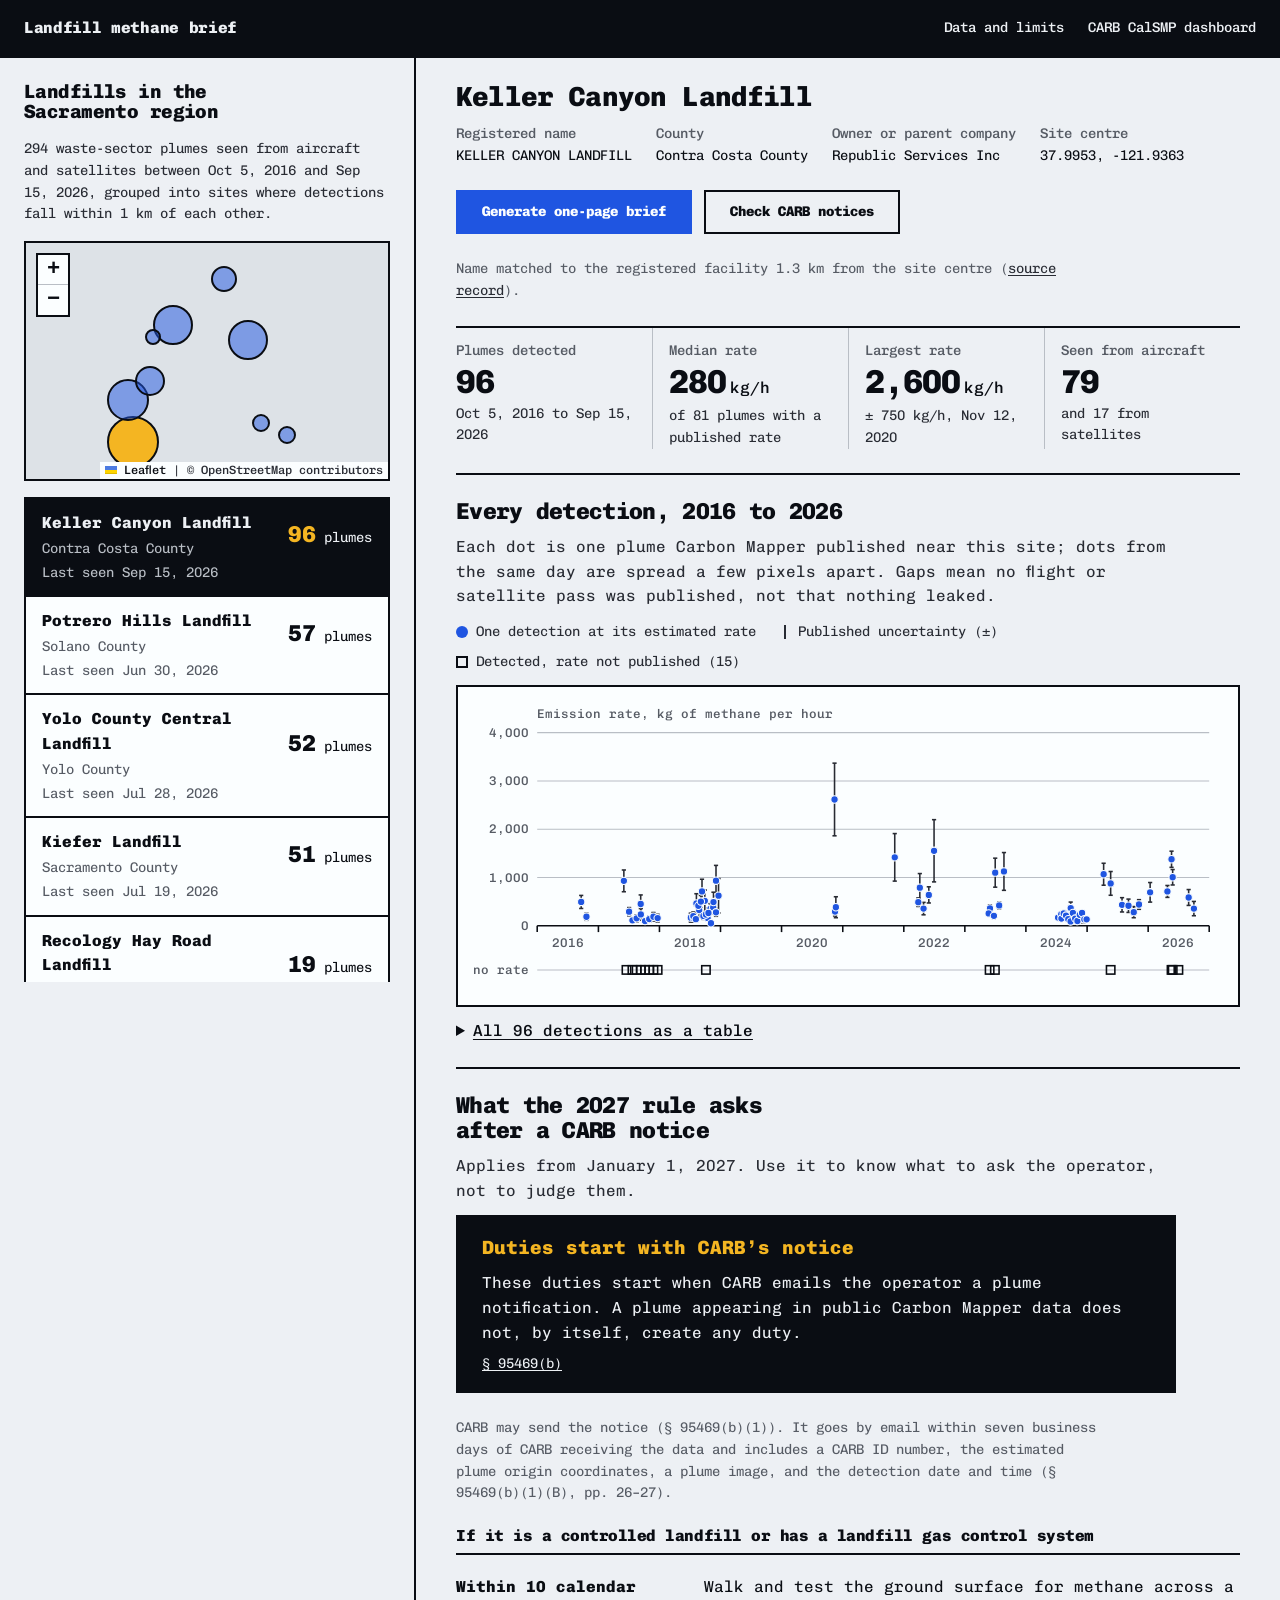
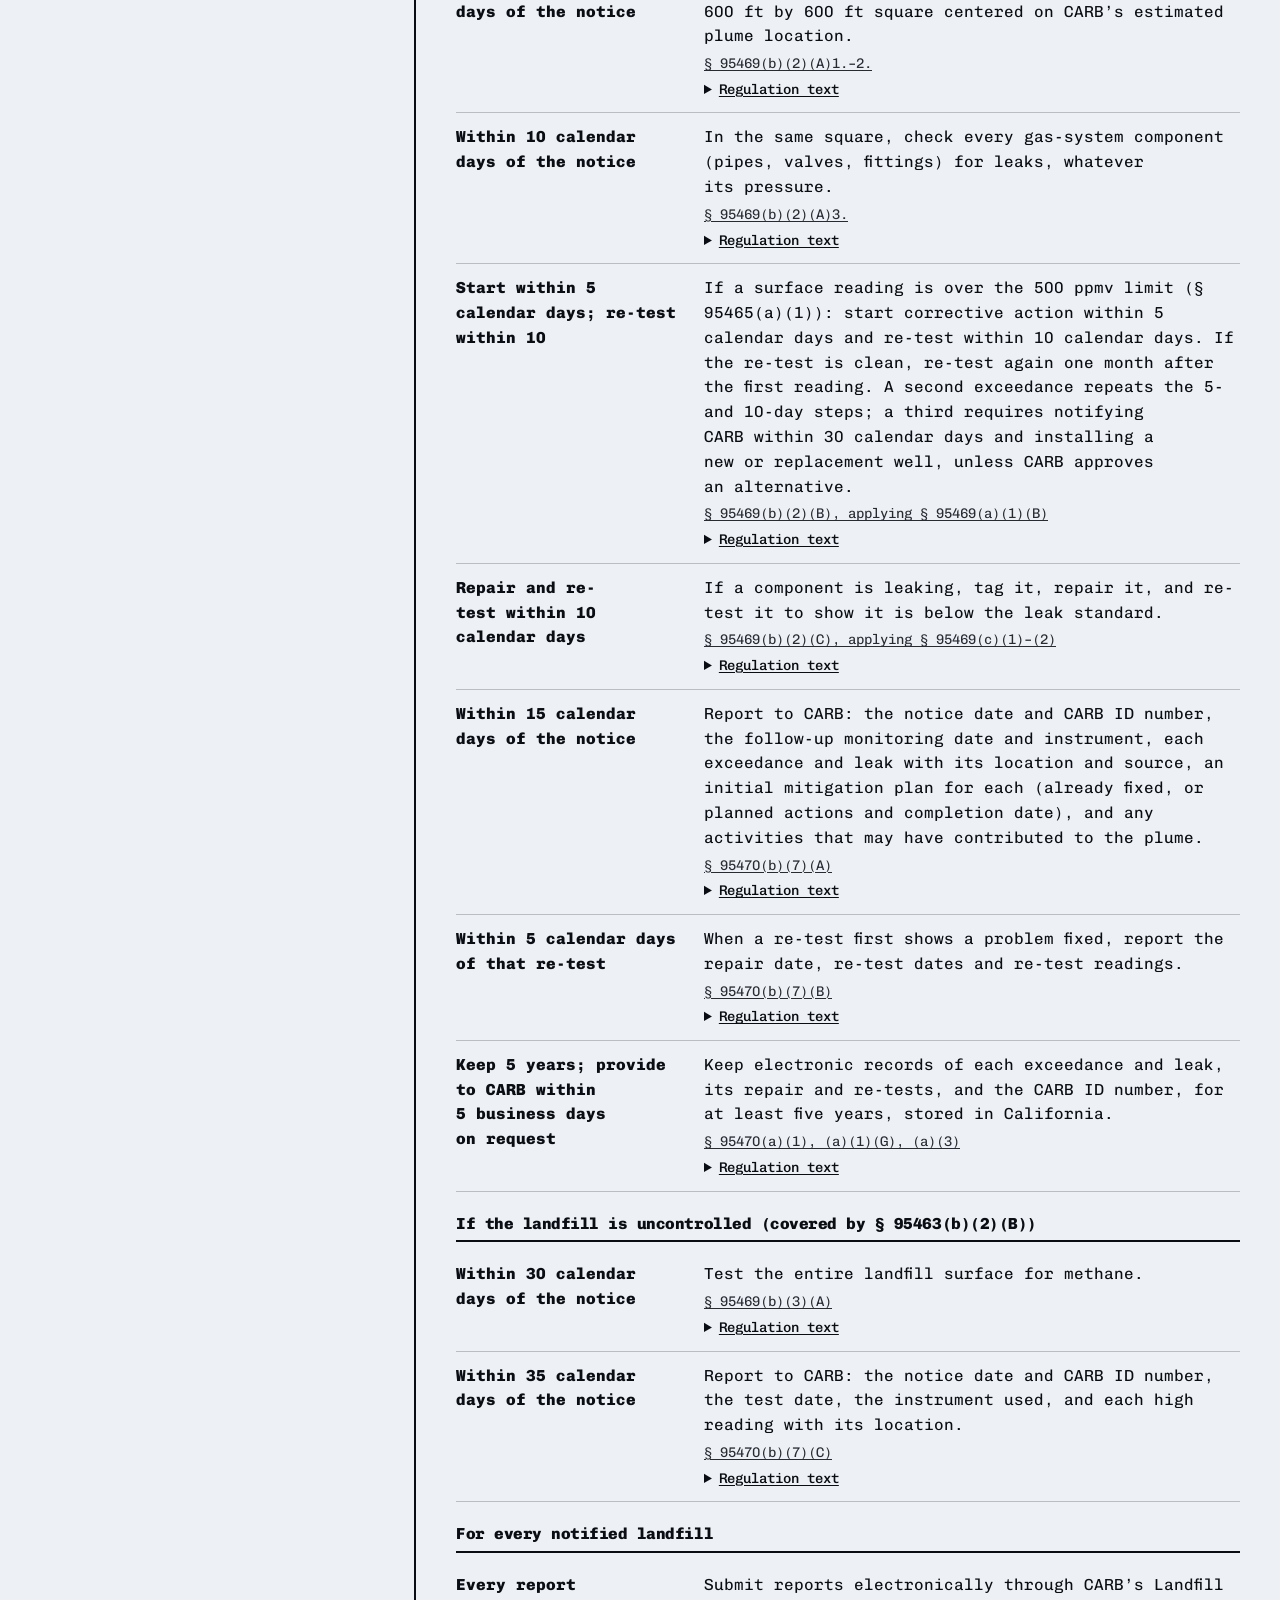
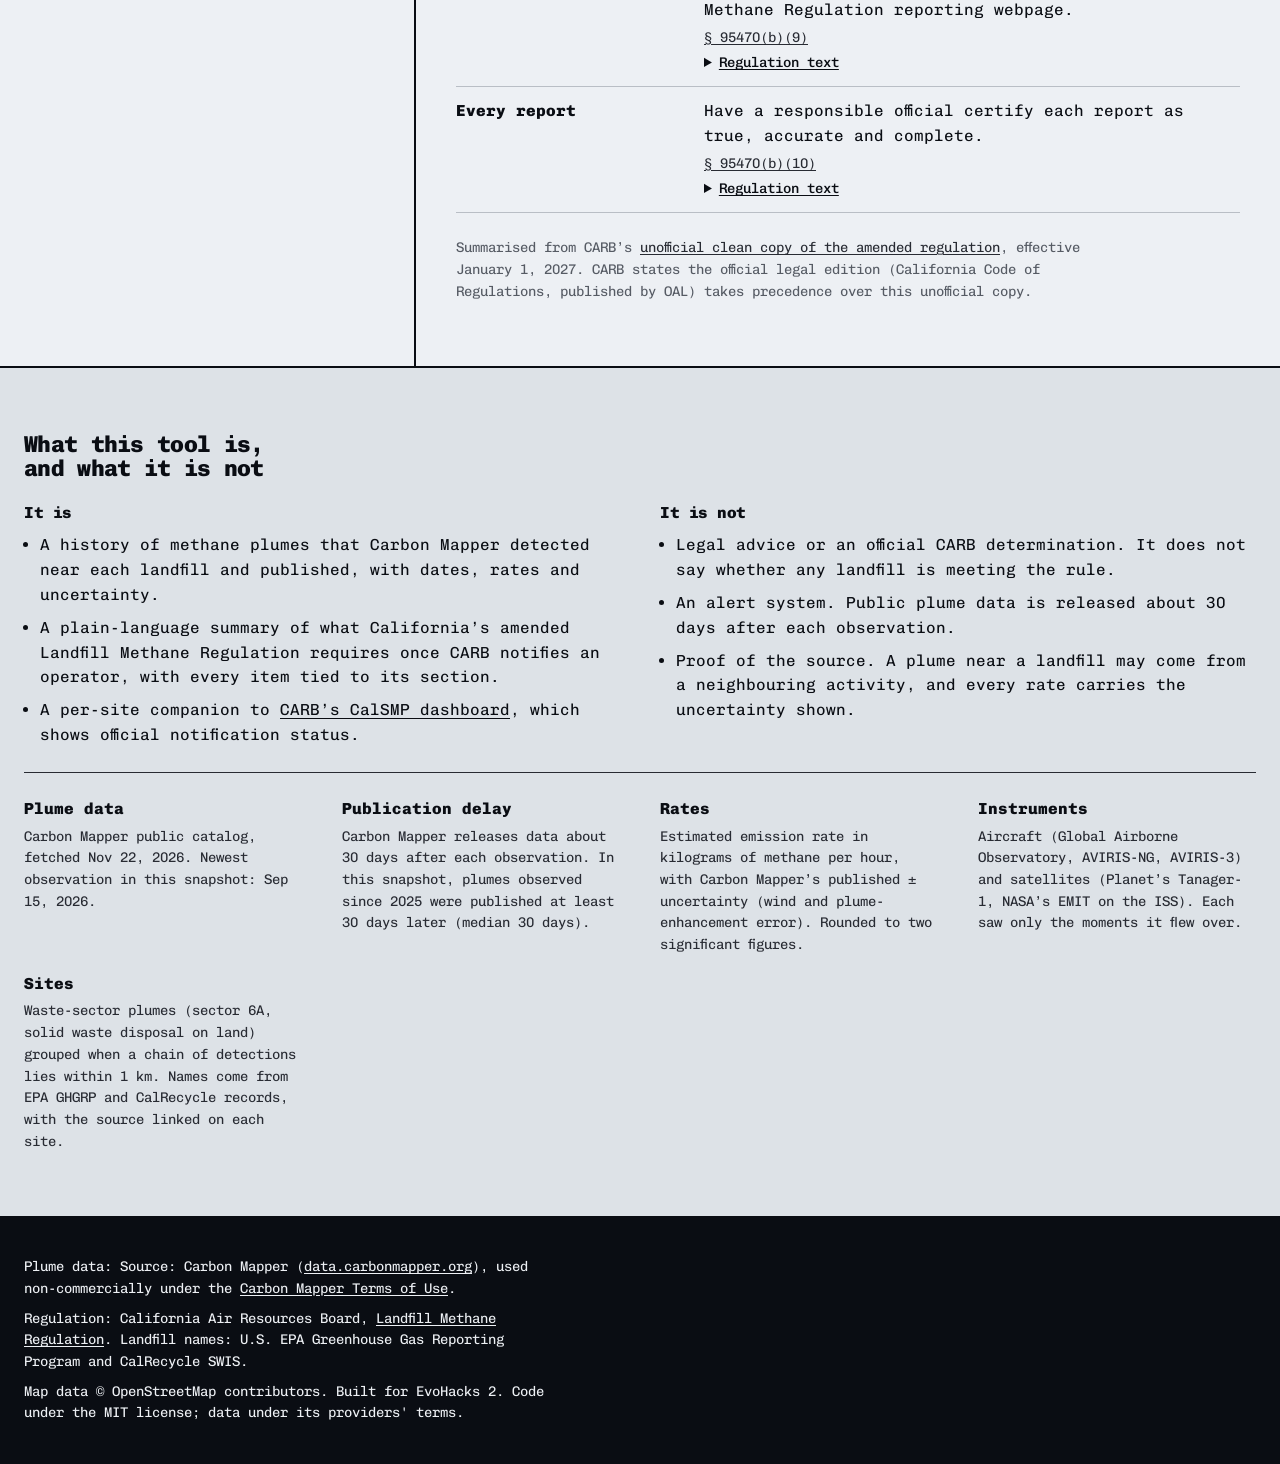
==== web/index.html @ f9fb35fc "Fixes from independent review: complete Keller Canyon record (wider bbox + edge warning), corrected " ====
<!doctype html>
<html lang="en">
<head>
  <meta charset="utf-8">
  <meta name="viewport" content="width=device-width, initial-scale=1">
  <title>Landfill methane brief: Sacramento-area plume history and the 2027 rule</title>
  <meta name="description" content="Pick a Sacramento-area landfill to see every methane plume detected by aircraft and satellites, what California’s 2027 rule asks of the operator, and a one-page printable brief.">
  <link rel="stylesheet" href="vendor/leaflet/leaflet.css">
  <link rel="stylesheet" href="app.css">
</head>
<body>
  <a class="skip" href="#detail">Skip to the selected landfill</a>
  <header class="bar">
    <div class="bar-inner">
      <a class="wordmark" href="index.html" aria-label="Landfill methane brief, home">Landfill methane brief</a>
      <nav aria-label="Site">
        <ul class="bar-links">
          <li><a href="#about">Data and limits</a></li>
          <li><a href="https://ww2.arb.ca.gov/our-work/programs/california-satellite-methane-project/calsmp-dashboard" rel="noopener" target="_blank">CARB CalSMP dashboard<span class="visually-hidden"> (opens in a new tab)</span></a></li>
        </ul>
      </nav>
    </div>
  </header>

  <main class="shell">
    <aside class="rail" aria-labelledby="rail-title">
      <div class="rail-inner">
      <h2 id="rail-title" class="rail-title">Landfills in the Sacramento region</h2>
      <p class="rail-note" id="rail-note">Waste-sector methane plumes seen from aircraft and satellites, grouped into sites.</p>
      <div id="map" class="map" role="region" aria-label="Map of the landfill sites; the list below has the same sites"></div>
      <ol id="site-list" class="site-list" aria-label="Landfills, most detections first">
        <li class="site-skeleton" aria-hidden="true"></li>
        <li class="site-skeleton" aria-hidden="true"></li>
        <li class="site-skeleton" aria-hidden="true"></li>
      </ol>
      </div>
    </aside>

    <section id="detail" class="detail" tabindex="-1" aria-label="Selected landfill">
      <p class="visually-hidden" role="status" id="sr-status"></p>
      <noscript><p class="state">This tool needs JavaScript to read its bundled data file. The data itself is in <code>web/data/sites.js</code>.</p></noscript>
      <div class="state state--loading" aria-hidden="true">
        <div class="skeleton skeleton--head"></div>
        <div class="skeleton skeleton--row"></div>
        <div class="skeleton skeleton--chart"></div>
      </div>
    </section>
  </main>

  <section id="about" class="about" aria-labelledby="about-title">
    <div class="about-inner">
      <h2 id="about-title">What this tool is, and what it is not</h2>
      <div class="about-grid">
        <div>
          <h3>It is</h3>
          <ul class="plain">
            <li>A history of methane plumes that Carbon Mapper detected near each landfill and published, with dates, rates and uncertainty.</li>
            <li>A plain-language summary of what California’s amended Landfill Methane Regulation requires once CARB notifies an operator, with every item tied to its section.</li>
            <li>A per-site companion to <a href="https://ww2.arb.ca.gov/our-work/programs/california-satellite-methane-project/calsmp-dashboard" rel="noopener" target="_blank">CARB’s CalSMP dashboard<span class="visually-hidden"> (opens in a new tab)</span></a>, which shows official notification status.</li>
          </ul>
        </div>
        <div>
          <h3>It is not</h3>
          <ul class="plain">
            <li>Legal advice or an official CARB determination. It does not say whether any landfill is meeting the rule.</li>
            <li>An alert system. Public plume data is released about 30 days after each observation.</li>
            <li>Proof of the source. A plume near a landfill may come from a neighbouring activity, and every rate carries the uncertainty shown.</li>
          </ul>
        </div>
      </div>
      <dl class="facts" id="data-facts"></dl>
    </div>
  </section>

  <footer class="foot">
    <div class="foot-inner">
      <p>Plume data: Source: Carbon Mapper (<a href="https://data.carbonmapper.org" rel="noopener">data.carbonmapper.org</a>), used non-commercially under the <a href="https://carbonmapper.org/terms" rel="noopener">Carbon Mapper Terms of Use</a>.</p>
      <p>Regulation: California Air Resources Board, <a href="https://ww2.arb.ca.gov/resources/documents/landfill-methane-regulation" rel="noopener">Landfill Methane Regulation</a>. Landfill names: U.S. EPA Greenhouse Gas Reporting Program and CalRecycle SWIS.</p>
      <p>Map data &copy; OpenStreetMap contributors. Built for EvoHacks 2. Code under the MIT license; data under its providers' terms.</p>
    </div>
  </footer>

  <script src="vendor/leaflet/leaflet.js"></script>
  <script src="data/sites.js"></script>
  <script src="data/checklist.js"></script>
  <script src="common.js"></script>
  <script src="chart.js"></script>
  <script src="checklist-view.js"></script>
  <script src="app.js"></script>
</body>
</html>
---- web/vendor/leaflet/leaflet.css ----
/* required styles */

.leaflet-pane,
.leaflet-tile,
.leaflet-marker-icon,
.leaflet-marker-shadow,
.leaflet-tile-container,
.leaflet-pane > svg,
.leaflet-pane > canvas,
.leaflet-zoom-box,
.leaflet-image-layer,
.leaflet-layer {
	position: absolute;
	left: 0;
	top: 0;
	}
.leaflet-container {
	overflow: hidden;
	}
.leaflet-tile,
.leaflet-marker-icon,
.leaflet-marker-shadow {
	-webkit-user-select: none;
	   -moz-user-select: none;
	        user-select: none;
	  -webkit-user-drag: none;
	}
/* Prevents IE11 from highlighting tiles in blue */
.leaflet-tile::selection {
	background: transparent;
}
/* Safari renders non-retina tile on retina better with this, but Chrome is worse */
.leaflet-safari .leaflet-tile {
	image-rendering: -webkit-optimize-contrast;
	}
/* hack that prevents hw layers "stretching" when loading new tiles */
.leaflet-safari .leaflet-tile-container {
	width: 1600px;
	height: 1600px;
	-webkit-transform-origin: 0 0;
	}
.leaflet-marker-icon,
.leaflet-marker-shadow {
	display: block;
	}
/* .leaflet-container svg: reset svg max-width decleration shipped in Joomla! (joomla.org) 3.x */
/* .leaflet-container img: map is broken in FF if you have max-width: 100% on tiles */
.leaflet-container .leaflet-overlay-pane svg {
	max-width: none !important;
	max-height: none !important;
	}
.leaflet-container .leaflet-marker-pane img,
.leaflet-container .leaflet-shadow-pane img,
.leaflet-container .leaflet-tile-pane img,
.leaflet-container img.leaflet-image-layer,
.leaflet-container .leaflet-tile {
	max-width: none !important;
	max-height: none !important;
	width: auto;
	padding: 0;
	}

.leaflet-container img.leaflet-tile {
	/* See: https://bugs.chromium.org/p/chromium/issues/detail?id=600120 */
	mix-blend-mode: plus-lighter;
}

.leaflet-container.leaflet-touch-zoom {
	-ms-touch-action: pan-x pan-y;
	touch-action: pan-x pan-y;
	}
.leaflet-container.leaflet-touch-drag {
	-ms-touch-action: pinch-zoom;
	/* Fallback for FF which doesn't support pinch-zoom */
	touch-action: none;
	touch-action: pinch-zoom;
}
.leaflet-container.leaflet-touch-drag.leaflet-touch-zoom {
	-ms-touch-action: none;
	touch-action: none;
}
.leaflet-container {
	-webkit-tap-highlight-color: transparent;
}
.leaflet-container a {
	-webkit-tap-highlight-color: rgba(51, 181, 229, 0.4);
}
.leaflet-tile {
	filter: inherit;
	visibility: hidden;
	}
.leaflet-tile-loaded {
	visibility: inherit;
	}
.leaflet-zoom-box {
	width: 0;
	height: 0;
	-moz-box-sizing: border-box;
	     box-sizing: border-box;
	z-index: 800;
	}
/* workaround for https://bugzilla.mozilla.org/show_bug.cgi?id=888319 */
.leaflet-overlay-pane svg {
	-moz-user-select: none;
	}

.leaflet-pane         { z-index: 400; }

.leaflet-tile-pane    { z-index: 200; }
.leaflet-overlay-pane { z-index: 400; }
.leaflet-shadow-pane  { z-index: 500; }
.leaflet-marker-pane  { z-index: 600; }
.leaflet-tooltip-pane   { z-index: 650; }
.leaflet-popup-pane   { z-index: 700; }

.leaflet-map-pane canvas { z-index: 100; }
.leaflet-map-pane svg    { z-index: 200; }

.leaflet-vml-shape {
	width: 1px;
	height: 1px;
	}
.lvml {
	behavior: url(#default#VML);
	display: inline-block;
	position: absolute;
	}


/* control positioning */

.leaflet-control {
	position: relative;
	z-index: 800;
	pointer-events: visiblePainted; /* IE 9-10 doesn't have auto */
	pointer-events: auto;
	}
.leaflet-top,
.leaflet-bottom {
	position: absolute;
	z-index: 1000;
	pointer-events: none;
	}
.leaflet-top {
	top: 0;
	}
.leaflet-right {
	right: 0;
	}
.leaflet-bottom {
	bottom: 0;
	}
.leaflet-left {
	left: 0;
	}
.leaflet-control {
	float: left;
	clear: both;
	}
.leaflet-right .leaflet-control {
	float: right;
	}
.leaflet-top .leaflet-control {
	margin-top: 10px;
	}
.leaflet-bottom .leaflet-control {
	margin-bottom: 10px;
	}
.leaflet-left .leaflet-control {
	margin-left: 10px;
	}
.leaflet-right .leaflet-control {
	margin-right: 10px;
	}


/* zoom and fade animations */

.leaflet-fade-anim .leaflet-popup {
	opacity: 0;
	-webkit-transition: opacity 0.2s linear;
	   -moz-transition: opacity 0.2s linear;
	        transition: opacity 0.2s linear;
	}
.leaflet-fade-anim .leaflet-map-pane .leaflet-popup {
	opacity: 1;
	}
.leaflet-zoom-animated {
	-webkit-transform-origin: 0 0;
	    -ms-transform-origin: 0 0;
	        transform-origin: 0 0;
	}
svg.leaflet-zoom-animated {
	will-change: transform;
}

.leaflet-zoom-anim .leaflet-zoom-animated {
	-webkit-transition: -webkit-transform 0.25s cubic-bezier(0,0,0.25,1);
	   -moz-transition:    -moz-transform 0.25s cubic-bezier(0,0,0.25,1);
	        transition:         transform 0.25s cubic-bezier(0,0,0.25,1);
	}
.leaflet-zoom-anim .leaflet-tile,
.leaflet-pan-anim .leaflet-tile {
	-webkit-transition: none;
	   -moz-transition: none;
	        transition: none;
	}

.leaflet-zoom-anim .leaflet-zoom-hide {
	visibility: hidden;
	}


/* cursors */

.leaflet-interactive {
	cursor: pointer;
	}
.leaflet-grab {
	cursor: -webkit-grab;
	cursor:    -moz-grab;
	cursor:         grab;
	}
.leaflet-crosshair,
.leaflet-crosshair .leaflet-interactive {
	cursor: crosshair;
	}
.leaflet-popup-pane,
.leaflet-control {
	cursor: auto;
	}
.leaflet-dragging .leaflet-grab,
.leaflet-dragging .leaflet-grab .leaflet-interactive,
.leaflet-dragging .leaflet-marker-draggable {
	cursor: move;
	cursor: -webkit-grabbing;
	cursor:    -moz-grabbing;
	cursor:         grabbing;
	}

/* marker & overlays interactivity */
.leaflet-marker-icon,
.leaflet-marker-shadow,
.leaflet-image-layer,
.leaflet-pane > svg path,
.leaflet-tile-container {
	pointer-events: none;
	}

.leaflet-marker-icon.leaflet-interactive,
.leaflet-image-layer.leaflet-interactive,
.leaflet-pane > svg path.leaflet-interactive,
svg.leaflet-image-layer.leaflet-interactive path {
	pointer-events: visiblePainted; /* IE 9-10 doesn't have auto */
	pointer-events: auto;
	}

/* visual tweaks */

.leaflet-container {
	background: #ddd;
	outline-offset: 1px;
	}
.leaflet-container a {
	color: #0078A8;
	}
.leaflet-zoom-box {
	border: 2px dotted #38f;
	background: rgba(255,255,255,0.5);
	}


/* general typography */
.leaflet-container {
	font-family: "Helvetica Neue", Arial, Helvetica, sans-serif;
	font-size: 12px;
	font-size: 0.75rem;
	line-height: 1.5;
	}


/* general toolbar styles */

.leaflet-bar {
	box-shadow: 0 1px 5px rgba(0,0,0,0.65);
	border-radius: 4px;
	}
.leaflet-bar a {
	background-color: #fff;
	border-bottom: 1px solid #ccc;
	width: 26px;
	height: 26px;
	line-height: 26px;
	display: block;
	text-align: center;
	text-decoration: none;
	color: black;
	}
.leaflet-bar a,
.leaflet-control-layers-toggle {
	background-position: 50% 50%;
	background-repeat: no-repeat;
	display: block;
	}
.leaflet-bar a:hover,
.leaflet-bar a:focus {
	background-color: #f4f4f4;
	}
.leaflet-bar a:first-child {
	border-top-left-radius: 4px;
	border-top-right-radius: 4px;
	}
.leaflet-bar a:last-child {
	border-bottom-left-radius: 4px;
	border-bottom-right-radius: 4px;
	border-bottom: none;
	}
.leaflet-bar a.leaflet-disabled {
	cursor: default;
	background-color: #f4f4f4;
	color: #bbb;
	}

.leaflet-touch .leaflet-bar a {
	width: 30px;
	height: 30px;
	line-height: 30px;
	}
.leaflet-touch .leaflet-bar a:first-child {
	border-top-left-radius: 2px;
	border-top-right-radius: 2px;
	}
.leaflet-touch .leaflet-bar a:last-child {
	border-bottom-left-radius: 2px;
	border-bottom-right-radius: 2px;
	}

/* zoom control */

.leaflet-control-zoom-in,
.leaflet-control-zoom-out {
	font: bold 18px 'Lucida Console', Monaco, monospace;
	text-indent: 1px;
	}

.leaflet-touch .leaflet-control-zoom-in, .leaflet-touch .leaflet-control-zoom-out  {
	font-size: 22px;
	}


/* layers control */

.leaflet-control-layers {
	box-shadow: 0 1px 5px rgba(0,0,0,0.4);
	background: #fff;
	border-radius: 5px;
	}
.leaflet-control-layers-toggle {
	background-image: url(images/layers.png);
	width: 36px;
	height: 36px;
	}
.leaflet-retina .leaflet-control-layers-toggle {
	background-image: url(images/layers-2x.png);
	background-size: 26px 26px;
	}
.leaflet-touch .leaflet-control-layers-toggle {
	width: 44px;
	height: 44px;
	}
.leaflet-control-layers .leaflet-control-layers-list,
.leaflet-control-layers-expanded .leaflet-control-layers-toggle {
	display: none;
	}
.leaflet-control-layers-expanded .leaflet-control-layers-list {
	display: block;
	position: relative;
	}
.leaflet-control-layers-expanded {
	padding: 6px 10px 6px 6px;
	color: #333;
	background: #fff;
	}
.leaflet-control-layers-scrollbar {
	overflow-y: scroll;
	overflow-x: hidden;
	padding-right: 5px;
	}
.leaflet-control-layers-selector {
	margin-top: 2px;
	position: relative;
	top: 1px;
	}
.leaflet-control-layers label {
	display: block;
	font-size: 13px;
	font-size: 1.08333em;
	}
.leaflet-control-layers-separator {
	height: 0;
	border-top: 1px solid #ddd;
	margin: 5px -10px 5px -6px;
	}

/* Default icon URLs */
.leaflet-default-icon-path { /* used only in path-guessing heuristic, see L.Icon.Default */
	background-image: url(images/marker-icon.png);
	}


/* attribution and scale controls */

.leaflet-container .leaflet-control-attribution {
	background: #fff;
	background: rgba(255, 255, 255, 0.8);
	margin: 0;
	}
.leaflet-control-attribution,
.leaflet-control-scale-line {
	padding: 0 5px;
	color: #333;
	line-height: 1.4;
	}
.leaflet-control-attribution a {
	text-decoration: none;
	}
.leaflet-control-attribution a:hover,
.leaflet-control-attribution a:focus {
	text-decoration: underline;
	}
.leaflet-attribution-flag {
	display: inline !important;
	vertical-align: baseline !important;
	width: 1em;
	height: 0.6669em;
	}
.leaflet-left .leaflet-control-scale {
	margin-left: 5px;
	}
.leaflet-bottom .leaflet-control-scale {
	margin-bottom: 5px;
	}
.leaflet-control-scale-line {
	border: 2px solid #777;
	border-top: none;
	line-height: 1.1;
	padding: 2px 5px 1px;
	white-space: nowrap;
	-moz-box-sizing: border-box;
	     box-sizing: border-box;
	background: rgba(255, 255, 255, 0.8);
	text-shadow: 1px 1px #fff;
	}
.leaflet-control-scale-line:not(:first-child) {
	border-top: 2px solid #777;
	border-bottom: none;
	margin-top: -2px;
	}
.leaflet-control-scale-line:not(:first-child):not(:last-child) {
	border-bottom: 2px solid #777;
	}

.leaflet-touch .leaflet-control-attribution,
.leaflet-touch .leaflet-control-layers,
.leaflet-touch .leaflet-bar {
	box-shadow: none;
	}
.leaflet-touch .leaflet-control-layers,
.leaflet-touch .leaflet-bar {
	border: 2px solid rgba(0,0,0,0.2);
	background-clip: padding-box;
	}


/* popup */

.leaflet-popup {
	position: absolute;
	text-align: center;
	margin-bottom: 20px;
	}
.leaflet-popup-content-wrapper {
	padding: 1px;
	text-align: left;
	border-radius: 12px;
	}
.leaflet-popup-content {
	margin: 13px 24px 13px 20px;
	line-height: 1.3;
	font-size: 13px;
	font-size: 1.08333em;
	min-height: 1px;
	}
.leaflet-popup-content p {
	margin: 17px 0;
	margin: 1.3em 0;
	}
.leaflet-popup-tip-container {
	width: 40px;
	height: 20px;
	position: absolute;
	left: 50%;
	margin-top: -1px;
	margin-left: -20px;
	overflow: hidden;
	pointer-events: none;
	}
.leaflet-popup-tip {
	width: 17px;
	height: 17px;
	padding: 1px;

	margin: -10px auto 0;
	pointer-events: auto;

	-webkit-transform: rotate(45deg);
	   -moz-transform: rotate(45deg);
	    -ms-transform: rotate(45deg);
	        transform: rotate(45deg);
	}
.leaflet-popup-content-wrapper,
.leaflet-popup-tip {
	background: white;
	color: #333;
	box-shadow: 0 3px 14px rgba(0,0,0,0.4);
	}
.leaflet-container a.leaflet-popup-close-button {
	position: absolute;
	top: 0;
	right: 0;
	border: none;
	text-align: center;
	width: 24px;
	height: 24px;
	font: 16px/24px Tahoma, Verdana, sans-serif;
	color: #757575;
	text-decoration: none;
	background: transparent;
	}
.leaflet-container a.leaflet-popup-close-button:hover,
.leaflet-container a.leaflet-popup-close-button:focus {
	color: #585858;
	}
.leaflet-popup-scrolled {
	overflow: auto;
	}

.leaflet-oldie .leaflet-popup-content-wrapper {
	-ms-zoom: 1;
	}
.leaflet-oldie .leaflet-popup-tip {
	width: 24px;
	margin: 0 auto;

	-ms-filter: "progid:DXImageTransform.Microsoft.Matrix(M11=0.70710678, M12=0.70710678, M21=-0.70710678, M22=0.70710678)";
	filter: progid:DXImageTransform.Microsoft.Matrix(M11=0.70710678, M12=0.70710678, M21=-0.70710678, M22=0.70710678);
	}

.leaflet-oldie .leaflet-control-zoom,
.leaflet-oldie .leaflet-control-layers,
.leaflet-oldie .leaflet-popup-content-wrapper,
.leaflet-oldie .leaflet-popup-tip {
	border: 1px solid #999;
	}


/* div icon */

.leaflet-div-icon {
	background: #fff;
	border: 1px solid #666;
	}


/* Tooltip */
/* Base styles for the element that has a tooltip */
.leaflet-tooltip {
	position: absolute;
	padding: 6px;
	background-color: #fff;
	border: 1px solid #fff;
	border-radius: 3px;
	color: #222;
	white-space: nowrap;
	-webkit-user-select: none;
	-moz-user-select: none;
	-ms-user-select: none;
	user-select: none;
	pointer-events: none;
	box-shadow: 0 1px 3px rgba(0,0,0,0.4);
	}
.leaflet-tooltip.leaflet-interactive {
	cursor: pointer;
	pointer-events: auto;
	}
.leaflet-tooltip-top:before,
.leaflet-tooltip-bottom:before,
.leaflet-tooltip-left:before,
.leaflet-tooltip-right:before {
	position: absolute;
	pointer-events: none;
	border: 6px solid transparent;
	background: transparent;
	content: "";
	}

/* Directions */

.leaflet-tooltip-bottom {
	margin-top: 6px;
}
.leaflet-tooltip-top {
	margin-top: -6px;
}
.leaflet-tooltip-bottom:before,
.leaflet-tooltip-top:before {
	left: 50%;
	margin-left: -6px;
	}
.leaflet-tooltip-top:before {
	bottom: 0;
	margin-bottom: -12px;
	border-top-color: #fff;
	}
.leaflet-tooltip-bottom:before {
	top: 0;
	margin-top: -12px;
	margin-left: -6px;
	border-bottom-color: #fff;
	}
.leaflet-tooltip-left {
	margin-left: -6px;
}
.leaflet-tooltip-right {
	margin-left: 6px;
}
.leaflet-tooltip-left:before,
.leaflet-tooltip-right:before {
	top: 50%;
	margin-top: -6px;
	}
.leaflet-tooltip-left:before {
	right: 0;
	margin-right: -12px;
	border-left-color: #fff;
	}
.leaflet-tooltip-right:before {
	left: 0;
	margin-left: -12px;
	border-right-color: #fff;
	}

/* Printing */

@media print {
	/* Prevent printers from removing background-images of controls. */
	.leaflet-control {
		-webkit-print-color-adjust: exact;
		print-color-adjust: exact;
		}
	}
---- web/app.css ----
/* Hallmark · shape: app screen · genre: modern-minimal · theme: Wayfind (deal 1/3, seed civic-data-tool-city-aefd·6991173b·2026-11-22·r0)
 * nav: top bar, wordmark and two links · signature: the detection timeline, one dot per plume with its uncertainty whisker · states: loading, empty, error, full · wayfind: platform
 * axes: light/mono/cool · posture: committed · contrast: pass · v2.0.0 */
/* Hallmark · pre-emit critique: P4 H4 E4 S5 R4 V4 · weakest: H, the checklist is long; deadlines set as the row's lead figure so a reader scans the left edge only */
/* waive 64: mono is the theme's material (Wayfind sets every glyph in Chivo Mono) */
/* waive 56: .table th sticks inside its own scrolling .table-wrap, a different scroll container from the sticky rail */
/* finish-review: subagent · 8 findings · 6 resolved (row flash, empty rail, brief type, same-day dots, axis ticks, empty state) · 2 not adopted (checklist hierarchy, plate width: subjective) */
/* waive 48, 24b, 62, 40 in vendor/leaflet/leaflet.css: Leaflet's own stylesheet, shipped unmodified; the controls this page shows are restyled with tokens below */
@import url("./tokens.css");
@import url("./base.css");

@font-face {
  font-family: "Chivo Mono";
  src: url("vendor/fonts/chivo-mono-latin.woff2") format("woff2");
  font-weight: 100 900;
  font-style: normal;
  font-display: swap;
}

body { font-variant-numeric: tabular-nums; }
h1, h2, h3 { font-weight: 800; line-height: 1.05; }
h1 { font-size: var(--text-display); max-width: 24ch; }
h2 { font-size: var(--text-xl); }
h3 { font-size: var(--text-md); }

.skip { position: absolute; left: var(--space-md); top: calc(-1 * var(--space-3xl)); z-index: var(--z-toast); padding: var(--space-sm) var(--space-md); background: var(--color-ink); color: var(--color-paper); }
.skip:focus-visible { top: var(--space-md); }

/* ---------- top bar ---------- */
.bar { background: var(--color-ink); color: var(--color-paper); border-bottom: var(--rule-bar) solid var(--color-ink); }
.bar-inner { max-width: var(--container); margin-inline: auto; padding: 0 var(--space-lg); min-height: 56px; display: flex; align-items: center; justify-content: space-between; gap: var(--space-lg); }
.wordmark { font-weight: 800; font-size: var(--text-md); text-decoration: none; letter-spacing: -0.02em; }
.bar-links { list-style: none; margin: 0; padding: 0; display: flex; gap: var(--space-lg); flex-wrap: wrap; font-size: var(--text-sm); }
.bar-links a { text-decoration: none; font-weight: 500; }
.bar-links a:hover { text-decoration: underline; }
.bar :focus-visible { outline-color: var(--color-accent-2); }

/* ---------- shell ---------- */
.shell { max-width: var(--container); margin-inline: auto; display: grid; grid-template-columns: minmax(19rem, 26rem) minmax(0, 1fr); align-items: start; }
.rail { border-right: var(--rule-bar) solid var(--color-ink); padding: var(--space-lg); display: grid; gap: var(--space-md); min-width: 0; align-self: stretch; }
.rail-inner { display: grid; gap: var(--space-md); position: sticky; top: 0; max-height: 100dvh; overflow-y: auto; padding-bottom: var(--space-md); }
.state--empty { border-color: var(--color-ink); }
.rail-title { font-size: var(--text-lg); }
.rail-note { color: var(--color-ink-2); font-size: var(--text-sm); }

.map { height: 240px; border: var(--rule-bar) solid var(--color-ink); background: var(--color-paper-2); z-index: var(--z-base); }
.map .leaflet-tile-pane { filter: grayscale(1) contrast(0.92); }
.map .site-marker { fill: var(--color-accent); fill-opacity: 0.5; stroke: var(--color-ink); cursor: pointer; }
.map .site-marker.is-current { fill: var(--color-accent-2); fill-opacity: 1; }
.map.leaflet-container { font: 500 var(--text-xs)/1.4 var(--font-body); }
.map .leaflet-bar a { background: var(--color-paper-3); color: var(--color-ink); border-bottom-color: var(--color-rule); border-radius: 0; }
.map .leaflet-bar a:hover { background: var(--color-paper-2); }
.map .leaflet-bar { border: var(--rule-bar) solid var(--color-ink); border-radius: 0; box-shadow: none; }
.map .leaflet-control-attribution { background: var(--color-paper-3); color: var(--color-ink-2); }
.map .leaflet-control-attribution a { color: var(--color-ink); }
.leaflet-tooltip { font: 500 var(--text-xs)/1.4 var(--font-body); border-radius: 0; border: var(--rule-bar) solid var(--color-ink); box-shadow: none; background: var(--color-paper-3); color: var(--color-ink); }

.site-list { list-style: none; margin: 0; padding: 0; display: grid; }
.site-list li + li .site { border-top-width: 0; }
.site { display: grid; grid-template-columns: minmax(0, 1fr) auto; column-gap: var(--space-sm); row-gap: var(--space-3xs); padding: var(--space-sm) var(--space-md); border: var(--rule-bar) solid var(--color-ink); text-decoration: none; background: var(--color-paper-3); transition: background-color var(--dur-micro) steps(1, jump-start), color var(--dur-micro) steps(1, jump-start); }
.site:hover { background: var(--color-paper-2); }
.site:active { background: var(--color-rule); }
.site:focus-visible { outline-offset: -6px; }
.site[aria-current="true"] { background: var(--color-ink); color: var(--color-paper); }
.site[aria-current="true"] .site-sub { color: var(--color-rule); }
.site[aria-current="true"] .site-figure { color: var(--color-accent-2); }
.site[aria-current="true"]:focus-visible { outline-color: var(--color-accent-2); }
.site-name { grid-column: 1; font-weight: 800; min-width: 0; overflow-wrap: break-word; }
.site-count { grid-column: 2; grid-row: 1 / 3; align-self: center; text-align: right; white-space: nowrap; }
.site-figure { font-weight: 800; font-size: var(--text-xl); }
.site-unit { font-size: var(--text-sm); }
.site-sub { grid-column: 1; font-size: var(--text-sm); color: var(--color-muted); }
.site-last { grid-column: 1 / -1; }
.site-skeleton { height: 72px; border: var(--rule-bar) solid var(--color-rule); background: var(--color-paper-2); }

/* ---------- detail ---------- */
.detail { padding: var(--space-lg) var(--space-xl) var(--space-2xl); display: grid; gap: var(--space-lg); min-width: 0; }
.detail:focus, .detail h1:focus { outline: none; }
.detail h1:focus-visible { outline: 2px solid var(--color-focus); outline-offset: 4px; }
.detail:focus-visible { outline: 2px solid var(--color-focus); outline-offset: -4px; }
.detail-head { display: flex; flex-wrap: wrap; justify-content: space-between; align-items: flex-start; gap: var(--space-lg); }
.detail-title { display: grid; gap: var(--space-sm); min-width: 0; flex: 1 1 28rem; }
.meta { margin: 0; display: flex; flex-wrap: wrap; gap: var(--space-2xs) var(--space-lg); font-size: var(--text-sm); }
.meta dt { color: var(--color-muted); font-weight: 500; }
.meta dd { margin: 0; }
.actions { display: flex; flex-wrap: wrap; gap: var(--space-sm); }

.btn { display: inline-flex; align-items: center; min-height: 44px; padding: 0 var(--space-lg); border: var(--rule-bar) solid var(--color-ink); background: transparent; color: var(--color-ink); font: 800 var(--text-sm)/1 var(--font-body); text-decoration: none; cursor: pointer; transition: background-color var(--dur-micro) steps(1); }
.btn:hover { background: var(--color-paper-2); }
.btn:active { transform: translateY(1px); }
.btn:focus-visible { outline: 2px solid var(--color-focus); outline-offset: 2px; }
.btn[aria-disabled="true"], .btn:disabled { opacity: 0.55; cursor: not-allowed; transform: none; }
.btn--primary { background: var(--color-accent); border-color: var(--color-accent); color: var(--color-accent-ink); }
.btn--primary:hover { background: var(--color-ink); border-color: var(--color-ink); }

.note { font-size: var(--text-sm); color: var(--color-muted); max-width: 80ch; }
.note a { color: var(--color-ink-2); }
.lede { color: var(--color-ink-2); max-width: 72ch; }

.stats { margin: 0; display: grid; grid-template-columns: repeat(4, minmax(0, 1fr)); border-top: var(--rule-bar) solid var(--color-ink); }
.stat { padding: var(--space-sm) var(--space-md) 0; border-left: var(--rule-hair) solid var(--color-rule); min-width: 0; }
.stat:first-child { padding-left: 0; border-left: 0; }
.stat-label { font-size: var(--text-sm); color: var(--color-muted); font-weight: 500; }
.stat-value { margin: var(--space-2xs) 0 0; display: flex; align-items: baseline; gap: var(--space-2xs); flex-wrap: wrap; }
.stat-figure { font-weight: 800; font-size: var(--text-3xl); line-height: 1; letter-spacing: -0.03em; }
.stat-unit { font-weight: 500; }
.stat-sub { margin: var(--space-2xs) 0 0; font-size: var(--text-sm); color: var(--color-ink-2); }

.block { display: grid; gap: var(--space-sm); padding-top: var(--space-lg); border-top: var(--rule-bar) solid var(--color-ink); }
.block > *, .detail > * { min-width: 0; }

.legend { list-style: none; margin: 0; padding: 0; display: flex; flex-wrap: wrap; gap: var(--space-xs) var(--space-lg); font-size: var(--text-sm); color: var(--color-ink-2); }
.legend li { display: inline-flex; align-items: center; gap: var(--space-xs); }
.key { display: inline-block; width: 12px; height: 12px; flex-shrink: 0; }
.key--dot { border-radius: var(--radius-pill); background: var(--color-accent); }
.key--whisker { width: 2px; height: 14px; background: var(--color-ink-2); margin-inline: var(--space-2xs); }
.key--square { border: 2px solid var(--color-ink); }

.chart-box { border: var(--rule-bar) solid var(--color-ink); background: var(--color-paper-3); padding: var(--space-sm); }
.chart { width: 100%; height: auto; }
.chart-grid { stroke: var(--color-rule); stroke-width: 1; }
.chart-axis { stroke: var(--color-ink); stroke-width: 1.5; }
.chart-label { fill: var(--color-muted); font: 500 12px var(--font-body); }
.chart-dot { fill: var(--color-accent); stroke: var(--color-paper-3); stroke-width: 1; }
.chart-whisker { stroke: var(--color-ink-2); stroke-width: 1.5; }
.chart-withheld { fill: none; stroke: var(--color-ink); stroke-width: 1.5; }

details > summary { cursor: pointer; font-weight: 500; text-decoration: underline; text-underline-offset: 0.16em; width: fit-content; }
details > summary:hover { color: var(--color-accent); }
details > summary:focus-visible { outline: 2px solid var(--color-focus); outline-offset: 2px; }
.more[open] > summary { margin-bottom: var(--space-sm); }

.table-wrap { overflow: auto; max-height: 28rem; }
.table-wrap:focus-visible { outline: 2px solid var(--color-focus); outline-offset: 2px; }
.table { width: 100%; border-collapse: collapse; font-size: var(--text-sm); }
.table th { text-align: left; font-weight: 500; color: var(--color-muted); border-bottom: var(--rule-bar) solid var(--color-ink); padding: var(--space-xs) var(--space-sm) var(--space-xs) 0; white-space: nowrap; position: sticky; top: 0; background: var(--color-paper); }
.table td { border-bottom: var(--rule-hair) solid var(--color-rule); padding: var(--space-xs) var(--space-sm) var(--space-xs) 0; vertical-align: top; }
.table .num { text-align: right; }
.mono-id { color: var(--color-muted); overflow-wrap: anywhere; }

/* ---------- checklist ---------- */
.checklist { display: grid; gap: var(--space-lg); }
.sign { background: var(--color-ink); color: var(--color-paper); border: var(--rule-bar) solid var(--color-ink); padding: var(--space-md) var(--space-lg); display: grid; gap: var(--space-xs); max-width: 72ch; }
.sign-head { font-weight: 800; font-size: var(--text-lg); color: var(--color-accent-2); }
.sign-text { max-width: 64ch; }
.sign-cite { font-size: var(--text-sm); }
.sign a { color: var(--color-paper); }
.sign :focus-visible { outline-color: var(--color-accent-2); }
.duty-group { display: grid; gap: var(--space-xs); }
.duty-group-title { padding-bottom: var(--space-xs); border-bottom: var(--rule-bar) solid var(--color-ink); max-width: none; }
.duties { list-style: none; margin: 0; padding: 0; }
.duty { display: grid; grid-template-columns: minmax(10rem, 14rem) minmax(0, 1fr); gap: var(--space-2xs) var(--space-lg); padding: var(--space-sm) 0; border-bottom: var(--rule-hair) solid var(--color-rule); }
.duty-when { font-weight: 800; grid-row: span 3; }
.duty-what { max-width: 64ch; }
.duty-cite { grid-column: 2; font-size: var(--text-sm); }
.cite { color: var(--color-ink-2); }
.cite:hover { color: var(--color-accent); }
.duty-quote { grid-column: 2; font-size: var(--text-sm); }
.duty-quote blockquote { margin: var(--space-xs) 0 0; padding-left: var(--space-md); border-left: var(--rule-bar) solid var(--color-ink); display: grid; gap: var(--space-2xs); }
.duty-quote footer { color: var(--color-muted); }

/* ---------- states ---------- */
.state { padding: var(--space-lg); border: var(--rule-bar) solid var(--color-ink); background: var(--color-paper-3); display: grid; gap: var(--space-sm); }
.state--error { border-color: var(--color-error); }
.state--loading { border: 0; background: none; padding: 0; }
.skeleton { background: var(--color-paper-2); }
.skeleton--head { height: 48px; width: 60%; }
.skeleton--row { height: 88px; }
.skeleton--chart { height: 280px; }

/* ---------- about and footer ---------- */
.about { background: var(--color-paper-2); border-top: var(--rule-bar) solid var(--color-ink); }
.about-inner, .foot-inner { max-width: var(--container); margin-inline: auto; padding: var(--space-2xl) var(--space-lg); display: grid; gap: var(--space-lg); }
.about-grid { display: grid; grid-template-columns: repeat(2, minmax(0, 1fr)); gap: var(--space-xl); }
.about-grid h3 { margin-bottom: var(--space-sm); }
.plain { margin: 0; padding-left: var(--space-md); display: grid; gap: var(--space-xs); max-width: 64ch; }
.facts { margin: 0; display: grid; grid-template-columns: repeat(auto-fit, minmax(min(100%, 16rem), 1fr)); gap: var(--space-md) var(--space-xl); border-top: var(--rule-hair) solid var(--color-ink-2); padding-top: var(--space-lg); }
.facts dt { font-weight: 800; }
.facts dd { margin: var(--space-2xs) 0 0; color: var(--color-ink-2); font-size: var(--text-sm); }
.foot { background: var(--color-ink); color: var(--color-paper); font-size: var(--text-sm); }
.foot-inner { padding-block: var(--space-xl); gap: var(--space-xs); }
.foot a { color: var(--color-paper); }
.foot :focus-visible { outline-color: var(--color-accent-2); }

@media (max-width: 60rem) {
  .shell { grid-template-columns: minmax(0, 1fr); }
  .rail { border-right: 0; border-bottom: var(--rule-bar) solid var(--color-ink); padding: var(--space-md); }
  .rail-inner { position: static; max-height: none; overflow: visible; }
  .detail { padding: var(--space-lg) var(--space-md) var(--space-xl); }
  .stats { grid-template-columns: repeat(2, minmax(0, 1fr)); row-gap: var(--space-md); }
  .stat:nth-child(3) { padding-left: 0; border-left: 0; }
  .duty { grid-template-columns: minmax(0, 1fr); }
  .duty-when { grid-row: auto; }
  .duty-cite, .duty-quote { grid-column: 1; }
  .about-grid { grid-template-columns: minmax(0, 1fr); }
  .bar-inner, .about-inner, .foot-inner { padding-inline: var(--space-md); }
}
@media (max-width: 40rem) {
  .site-list { max-height: 22rem; overflow-y: auto; }
}
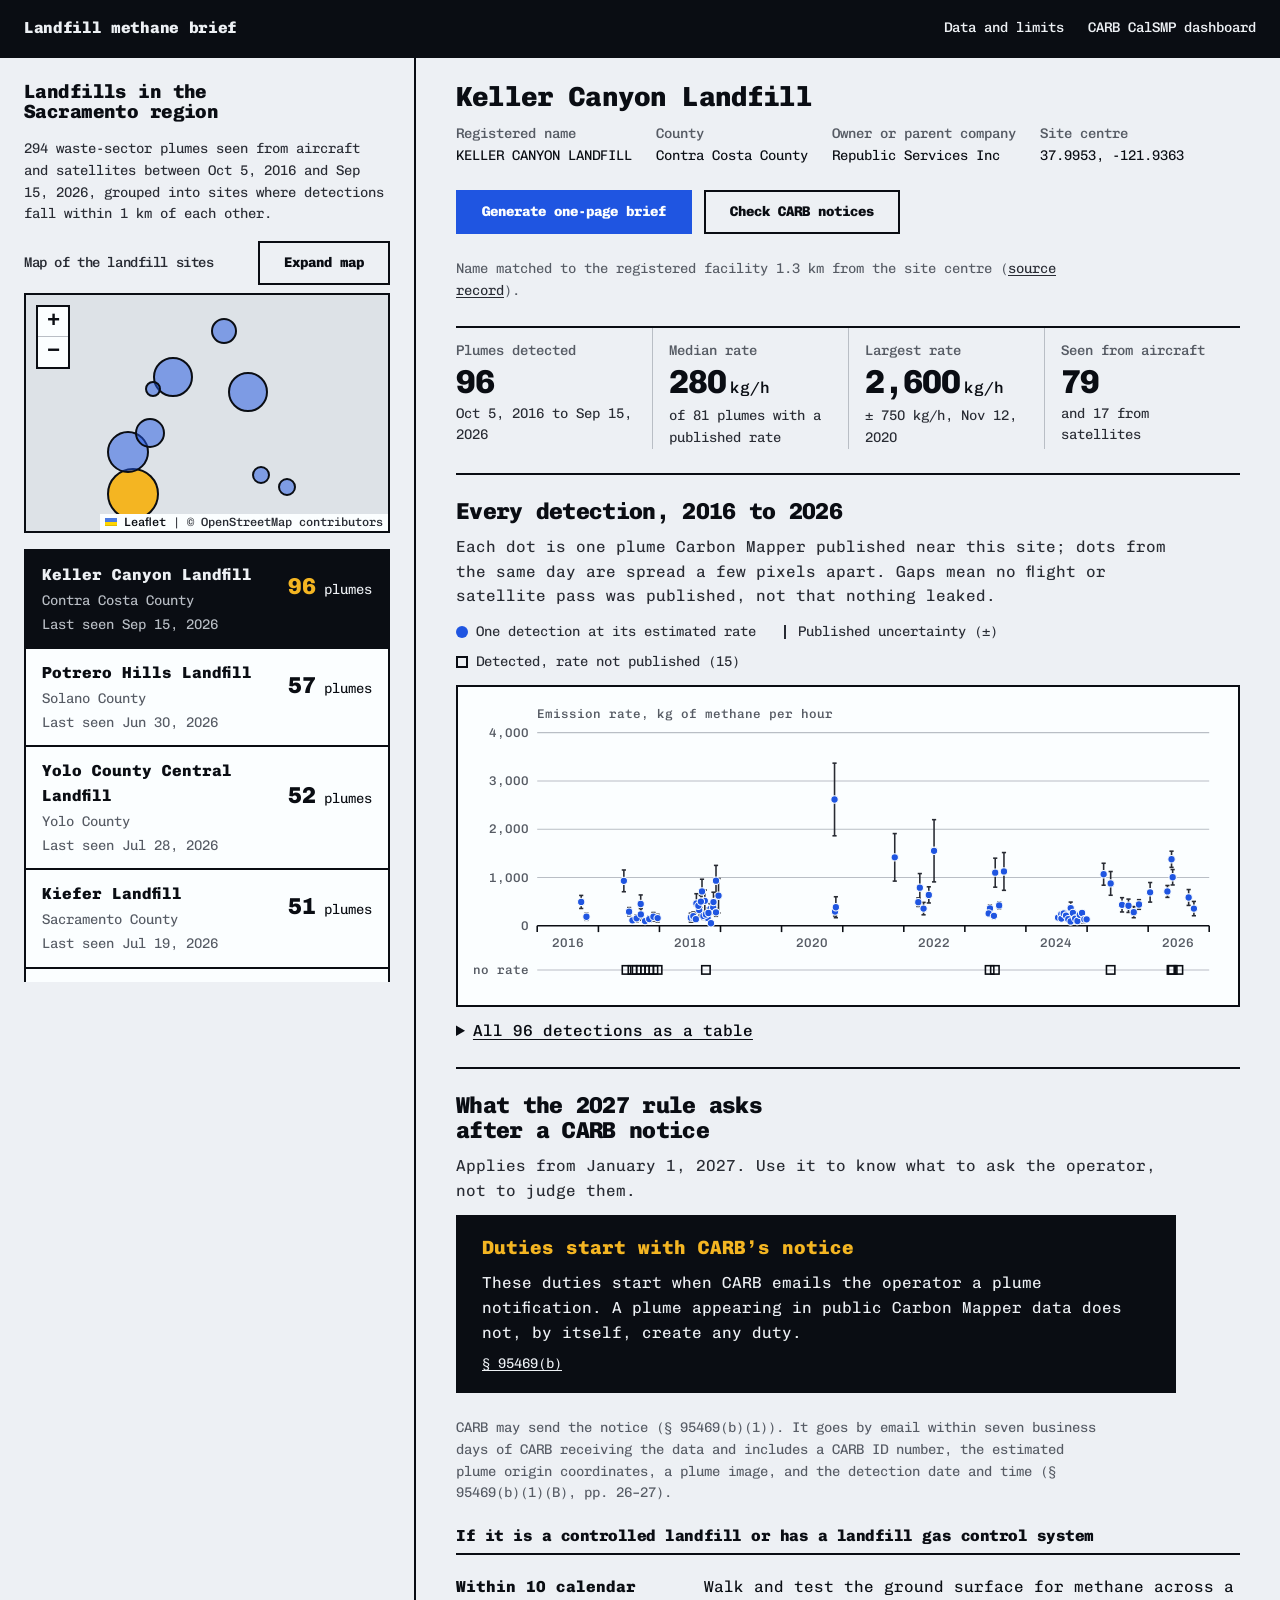
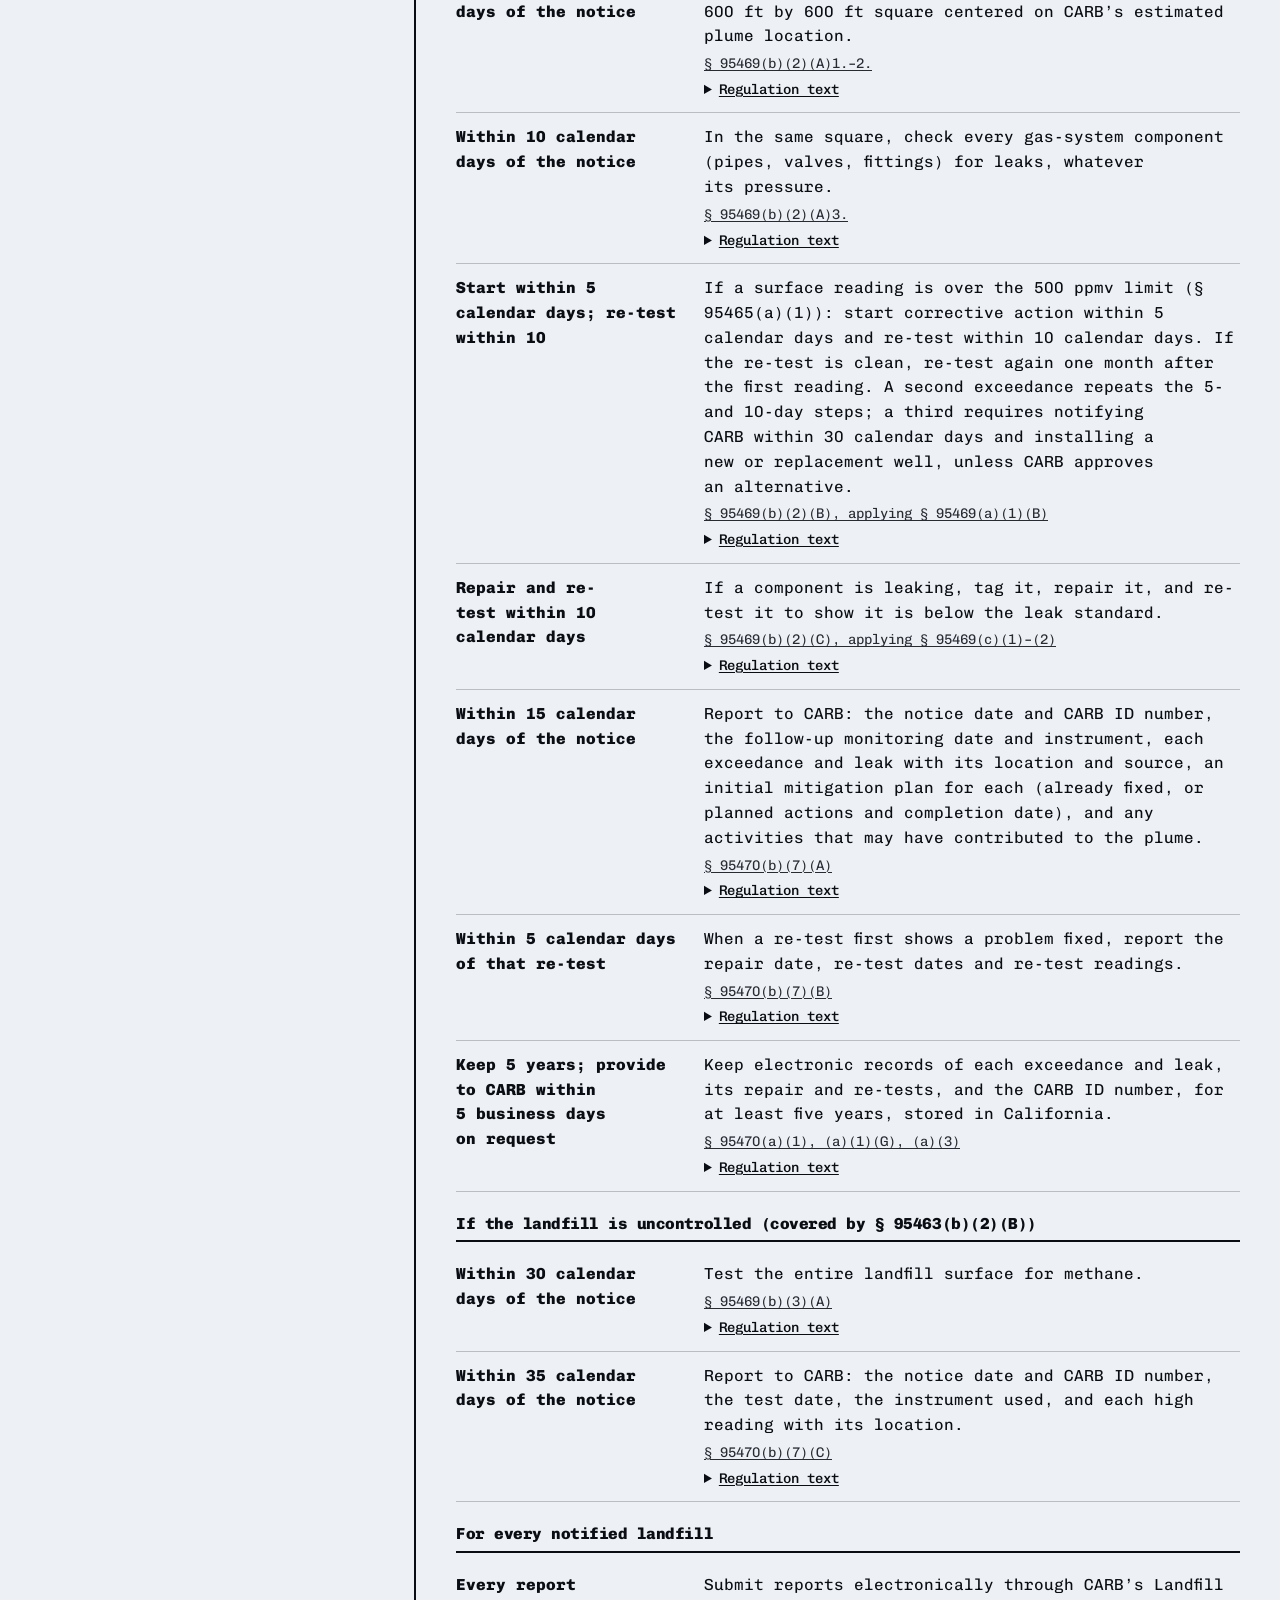
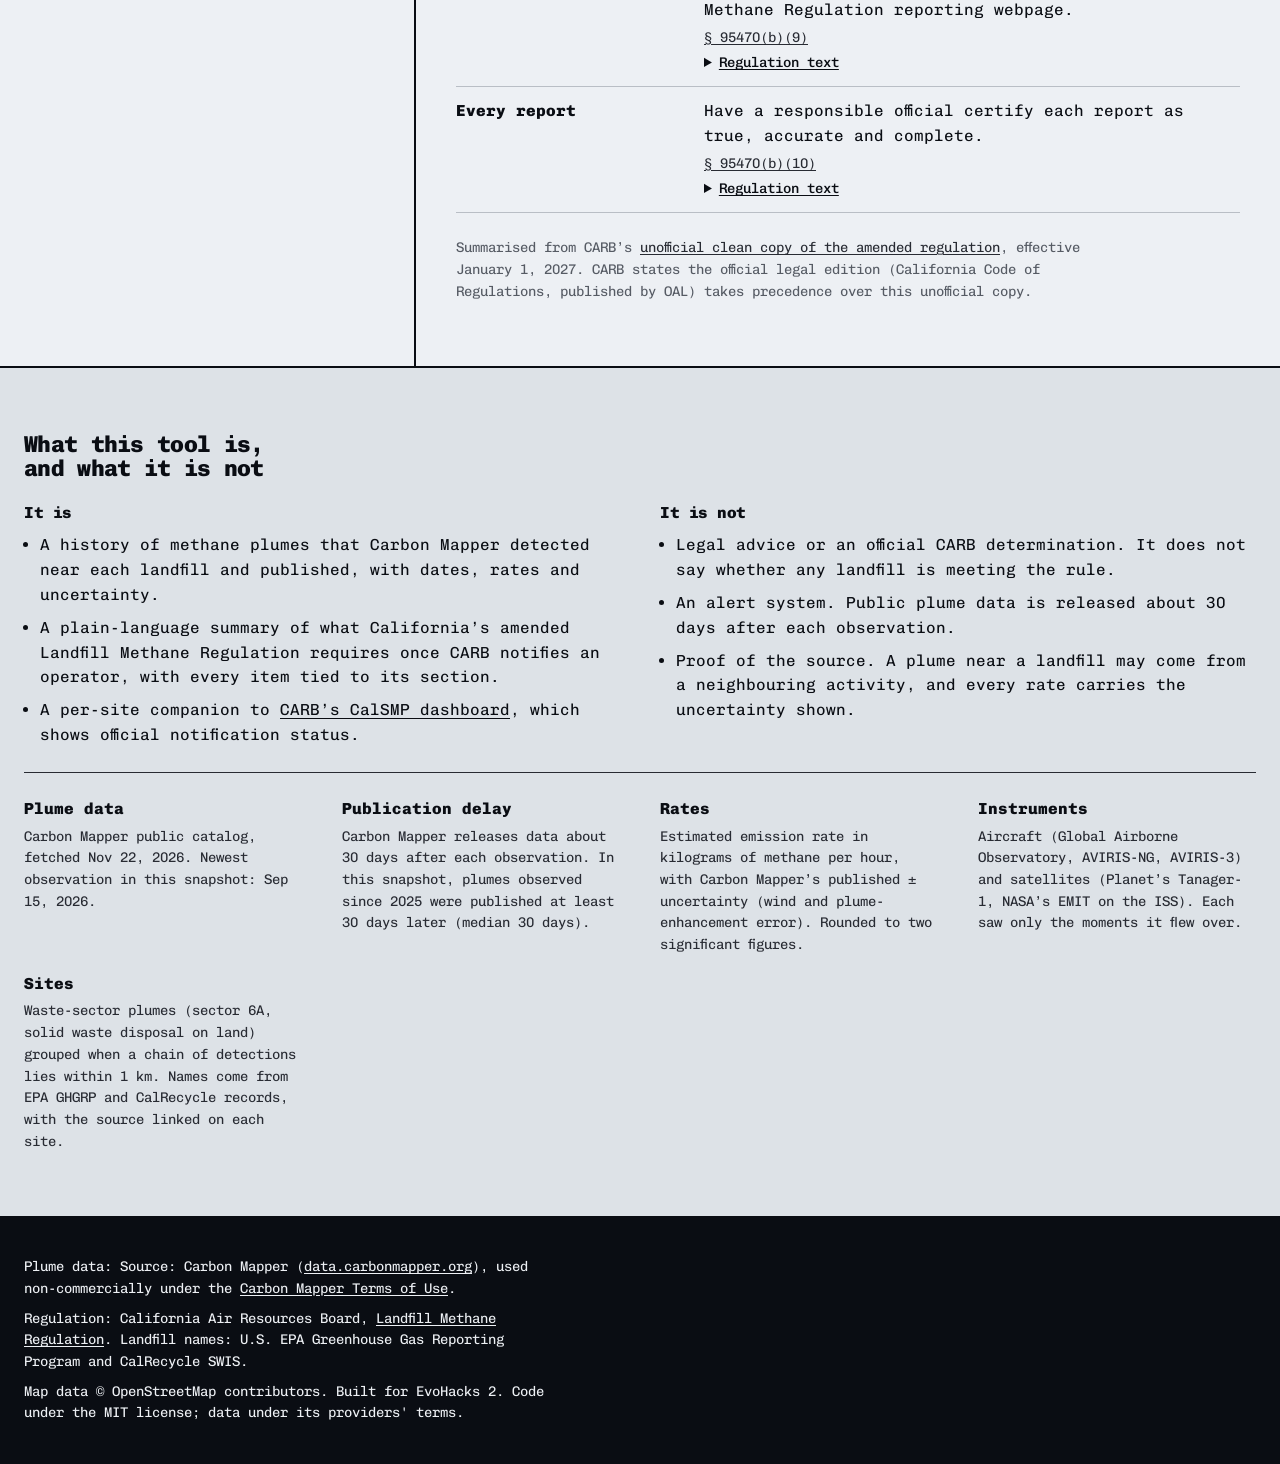
==== commit 858dcc32: "Add an expand-map button: the map fills the window; Escape, the button or picking a site closes it" ====
--- a/web/index.html
+++ b/web/index.html
@@ -27,7 +27,13 @@
       <div class="rail-inner">
       <h2 id="rail-title" class="rail-title">Landfills in the Sacramento region</h2>
       <p class="rail-note" id="rail-note">Waste-sector methane plumes seen from aircraft and satellites, grouped into sites.</p>
-      <div id="map" class="map" role="region" aria-label="Map of the landfill sites; the list below has the same sites"></div>
+      <div id="map-wrap" class="map-wrap">
+        <div class="map-head">
+          <h2 class="map-title">Map of the landfill sites</h2>
+          <button type="button" id="map-toggle" class="btn btn--small" aria-expanded="false" aria-controls="map-wrap" hidden>Expand map</button>
+        </div>
+        <div id="map" class="map" role="region" aria-label="Map of the landfill sites; the list below has the same sites"></div>
+      </div>
       <ol id="site-list" class="site-list" aria-label="Landfills, most detections first">
         <li class="site-skeleton" aria-hidden="true"></li>
         <li class="site-skeleton" aria-hidden="true"></li>
--- a/web/app.css
+++ b/web/app.css
@@ -43,7 +43,15 @@
 .rail-title { font-size: var(--text-lg); }
 .rail-note { color: var(--color-ink-2); font-size: var(--text-sm); }
 
+.map-wrap { display: grid; gap: var(--space-xs); min-width: 0; }
+.map-head { display: flex; align-items: center; justify-content: space-between; gap: var(--space-sm); }
+.map-title { font-size: var(--text-sm); font-weight: 500; color: var(--color-ink-2); line-height: 1.4; }
+.btn--small { min-height: 36px; padding: 0 var(--space-md); font-size: var(--text-xs); white-space: nowrap; flex-shrink: 0; }
 .map { height: 240px; border: var(--rule-bar) solid var(--color-ink); background: var(--color-paper-2); z-index: var(--z-base); }
+/* Expanded: the map fills the window above the page; Escape, the button or picking a site closes it. */
+.map-wrap.is-expanded { position: fixed; inset: 0; z-index: var(--z-modal); background: var(--color-paper); padding: var(--space-md); grid-template-rows: auto minmax(0, 1fr); }
+.map-wrap.is-expanded .map { height: auto; }
+.map-wrap.is-expanded .map-title { font-size: var(--text-lg); font-weight: 800; color: var(--color-ink); }
 .map .leaflet-tile-pane { filter: grayscale(1) contrast(0.92); }
 .map .site-marker { fill: var(--color-accent); fill-opacity: 0.5; stroke: var(--color-ink); cursor: pointer; }
 .map .site-marker.is-current { fill: var(--color-accent-2); fill-opacity: 1; }
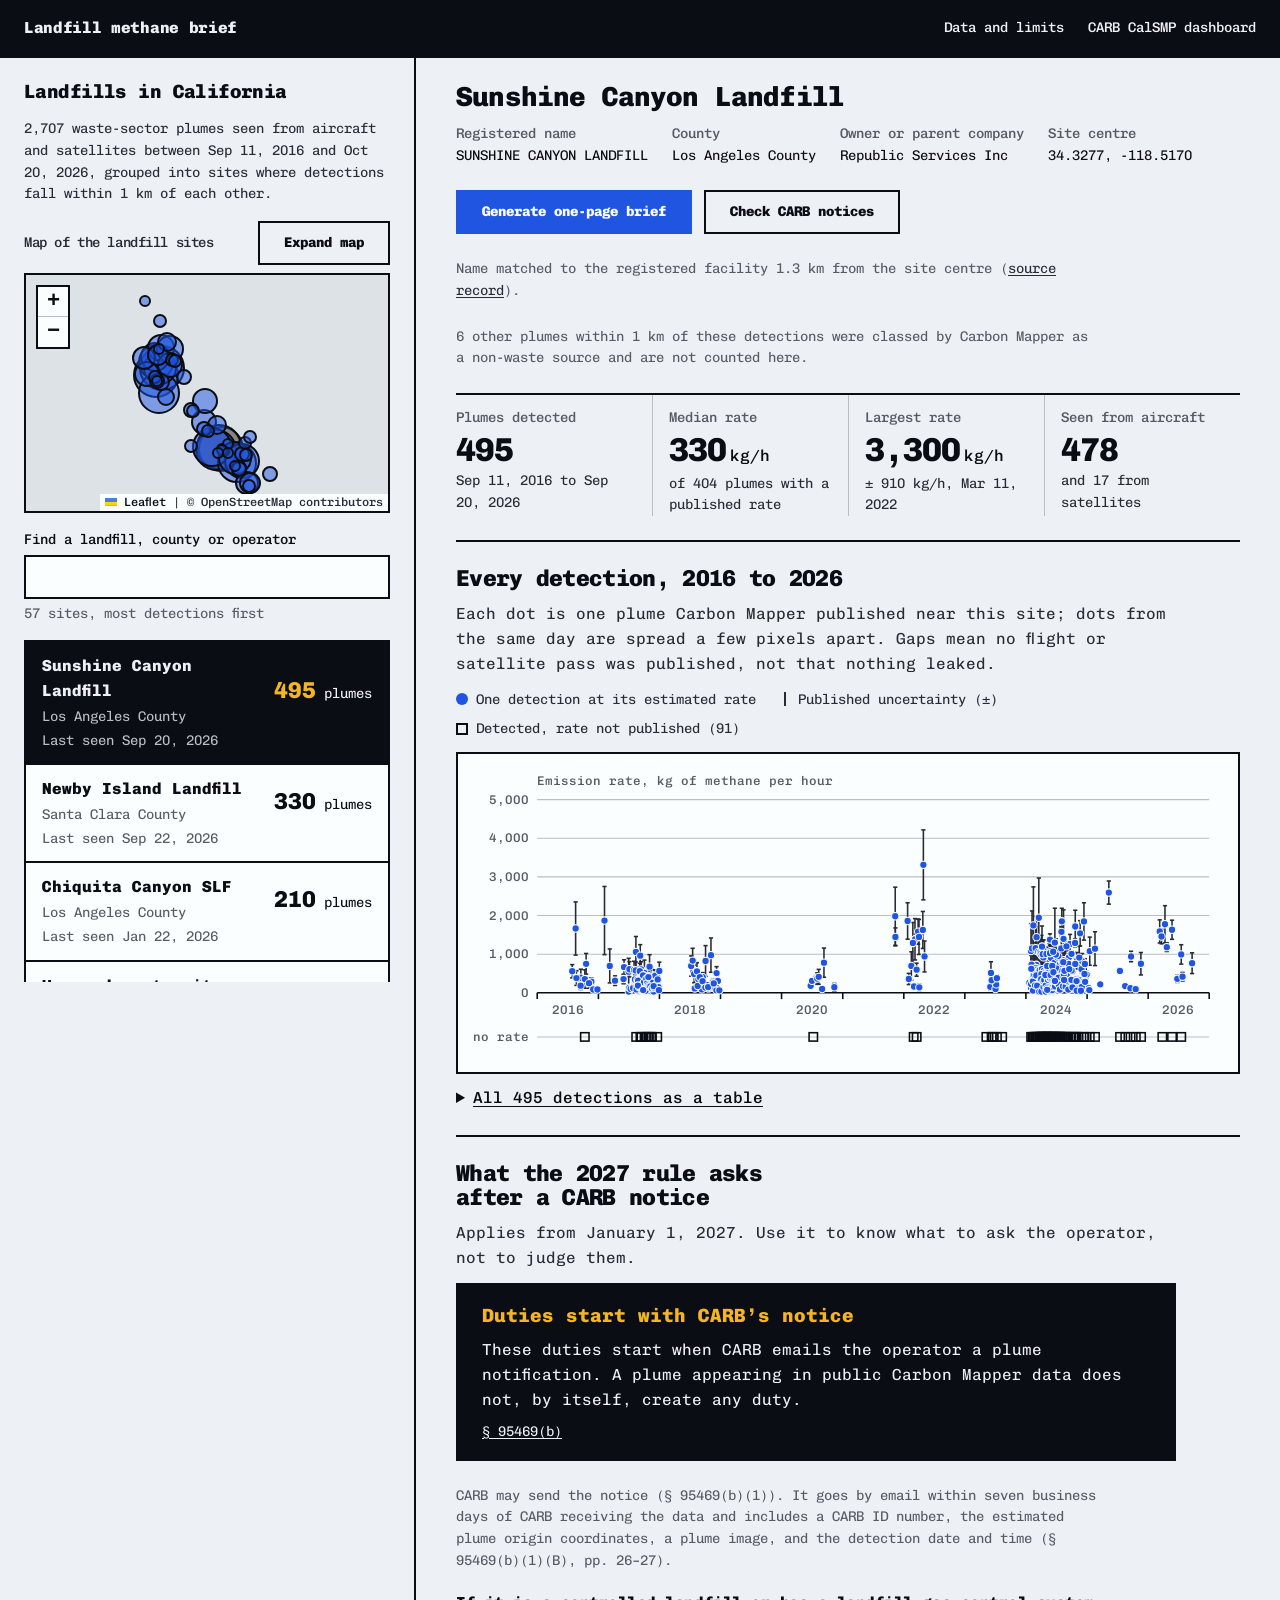
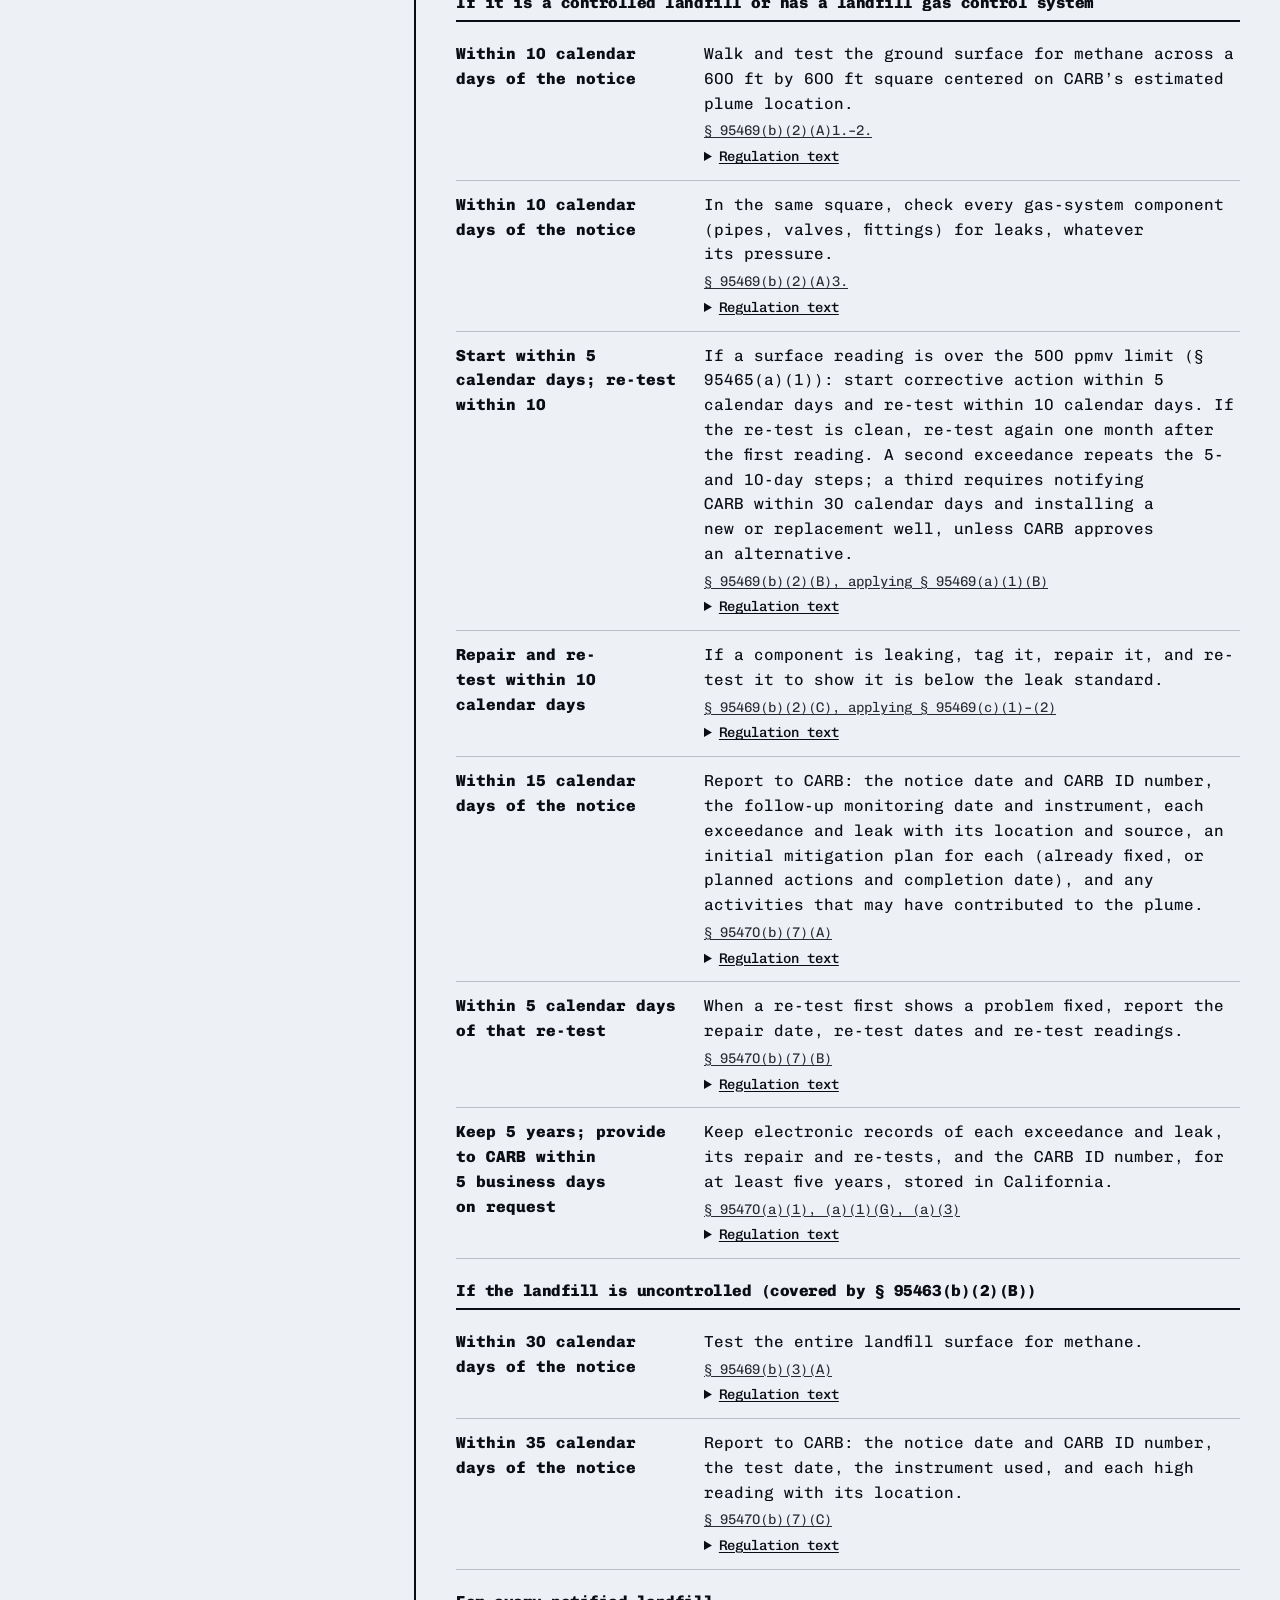
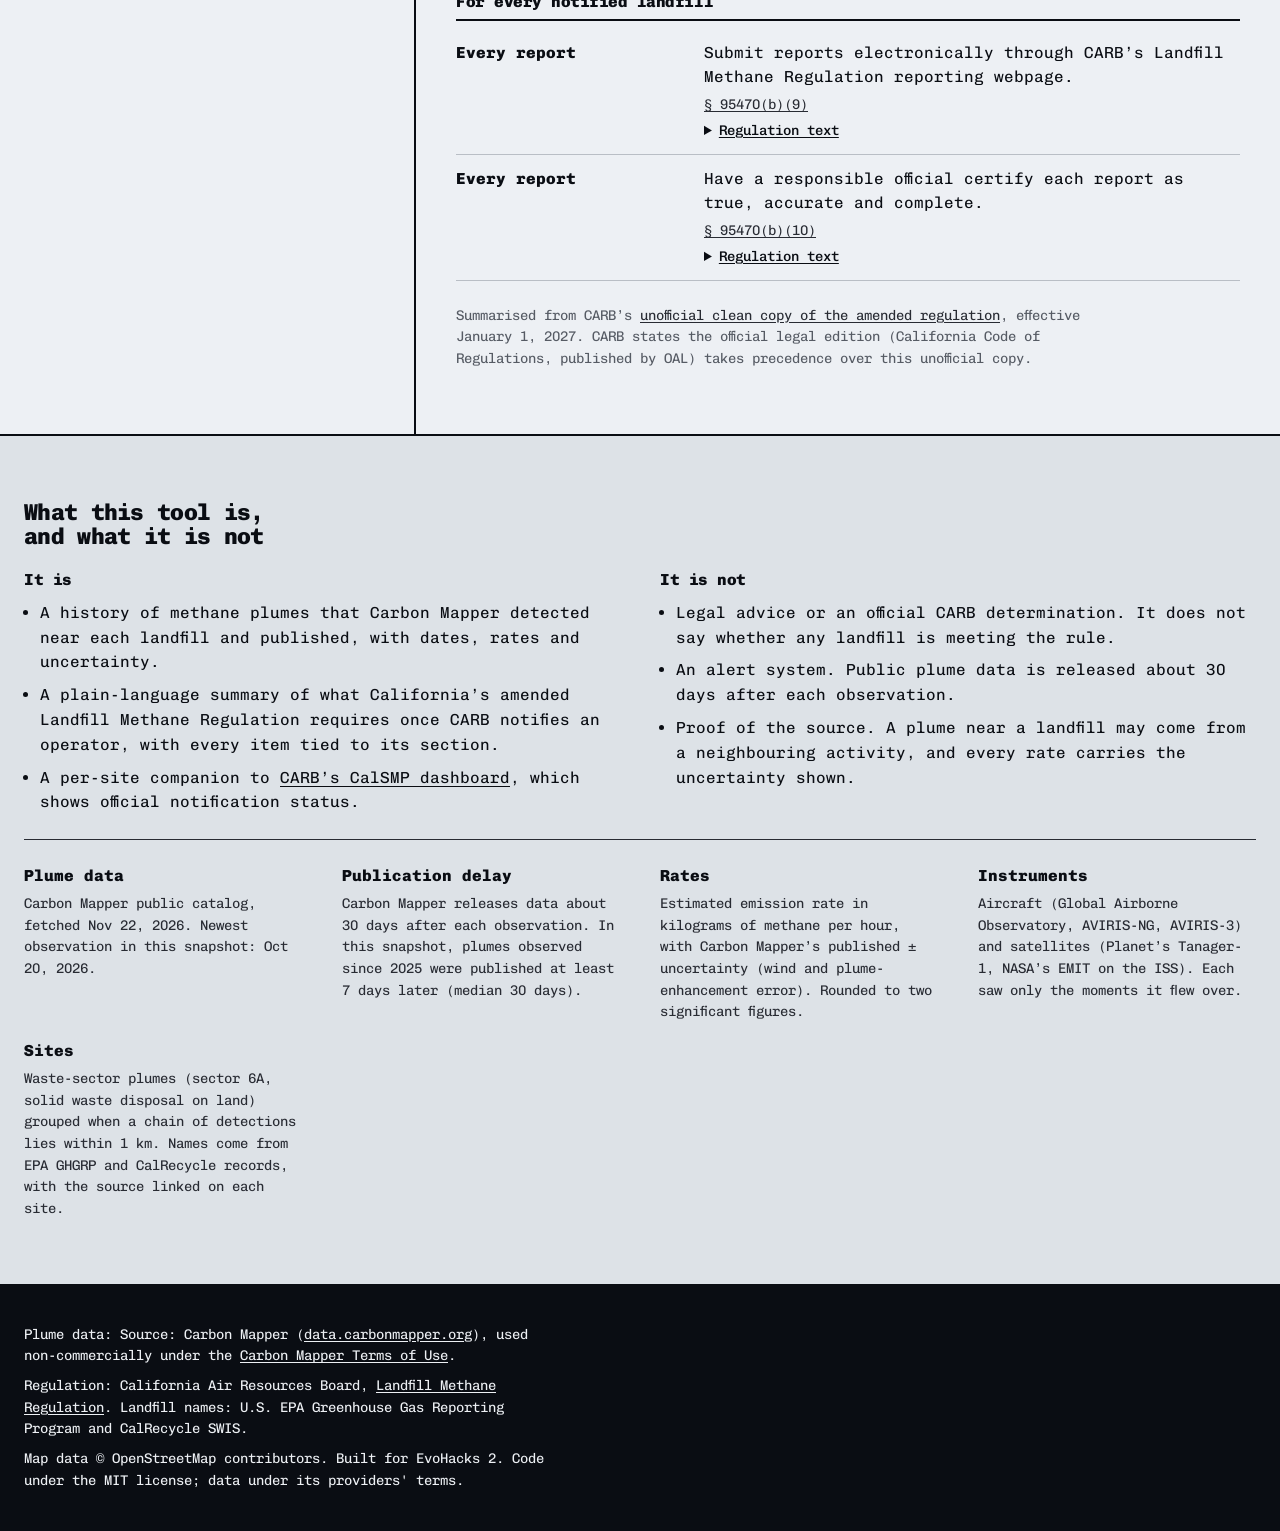
==== commit 8315d045: "Statewide: all California landfills (57 sites from 2,707 waste-sector plumes) - Fetch box covers Cal" ====
--- a/web/index.html
+++ b/web/index.html
@@ -3,8 +3,8 @@
 <head>
   <meta charset="utf-8">
   <meta name="viewport" content="width=device-width, initial-scale=1">
-  <title>Landfill methane brief: Sacramento-area plume history and the 2027 rule</title>
-  <meta name="description" content="Pick a Sacramento-area landfill to see every methane plume detected by aircraft and satellites, what California’s 2027 rule asks of the operator, and a one-page printable brief.">
+  <title>Landfill methane brief: California plume history and the 2027 rule</title>
+  <meta name="description" content="Pick a California landfill to see every methane plume detected by aircraft and satellites, what California’s 2027 rule asks of the operator, and a one-page printable brief.">
   <link rel="stylesheet" href="vendor/leaflet/leaflet.css">
   <link rel="stylesheet" href="app.css">
 </head>
@@ -25,7 +25,7 @@
   <main class="shell">
     <aside class="rail" aria-labelledby="rail-title">
       <div class="rail-inner">
-      <h2 id="rail-title" class="rail-title">Landfills in the Sacramento region</h2>
+      <h2 id="rail-title" class="rail-title">Landfills in California</h2>
       <p class="rail-note" id="rail-note">Waste-sector methane plumes seen from aircraft and satellites, grouped into sites.</p>
       <div id="map-wrap" class="map-wrap">
         <div class="map-head">
@@ -33,6 +33,11 @@
           <button type="button" id="map-toggle" class="btn btn--small" aria-expanded="false" aria-controls="map-wrap" hidden>Expand map</button>
         </div>
         <div id="map" class="map" role="region" aria-label="Map of the landfill sites; the list below has the same sites"></div>
+      </div>
+      <div class="filter" id="filter" hidden>
+        <label for="site-filter" class="filter-label">Find a landfill, county or operator</label>
+        <input id="site-filter" class="filter-input" type="search" autocomplete="off" spellcheck="false" aria-describedby="filter-count">
+        <p id="filter-count" class="filter-count" aria-live="polite"></p>
       </div>
       <ol id="site-list" class="site-list" aria-label="Landfills, most detections first">
         <li class="site-skeleton" aria-hidden="true"></li>
--- a/web/app.css
+++ b/web/app.css
@@ -63,6 +63,13 @@
 .map .leaflet-control-attribution a { color: var(--color-ink); }
 .leaflet-tooltip { font: 500 var(--text-xs)/1.4 var(--font-body); border-radius: 0; border: var(--rule-bar) solid var(--color-ink); box-shadow: none; background: var(--color-paper-3); color: var(--color-ink); }
 
+.filter { display: grid; gap: var(--space-2xs); }
+.filter-label { font-size: var(--text-sm); font-weight: 500; }
+.filter-input { min-height: 44px; padding: 0 var(--space-sm); border: var(--rule-bar) solid var(--color-ink); border-radius: 0; background: var(--color-paper-3); color: var(--color-ink); font: 500 var(--text-md)/1.2 var(--font-body); }
+.filter-input:hover { background: var(--color-paper); }
+.filter-input:focus-visible { outline: 2px solid var(--color-focus); outline-offset: 2px; }
+.filter-count { font-size: var(--text-sm); color: var(--color-muted); }
+.site-list li[hidden] { display: none; }
 .site-list { list-style: none; margin: 0; padding: 0; display: grid; }
 .site-list li + li .site { border-top-width: 0; }
 .site { display: grid; grid-template-columns: minmax(0, 1fr) auto; column-gap: var(--space-sm); row-gap: var(--space-3xs); padding: var(--space-sm) var(--space-md); border: var(--rule-bar) solid var(--color-ink); text-decoration: none; background: var(--color-paper-3); transition: background-color var(--dur-micro) steps(1, jump-start), color var(--dur-micro) steps(1, jump-start); }
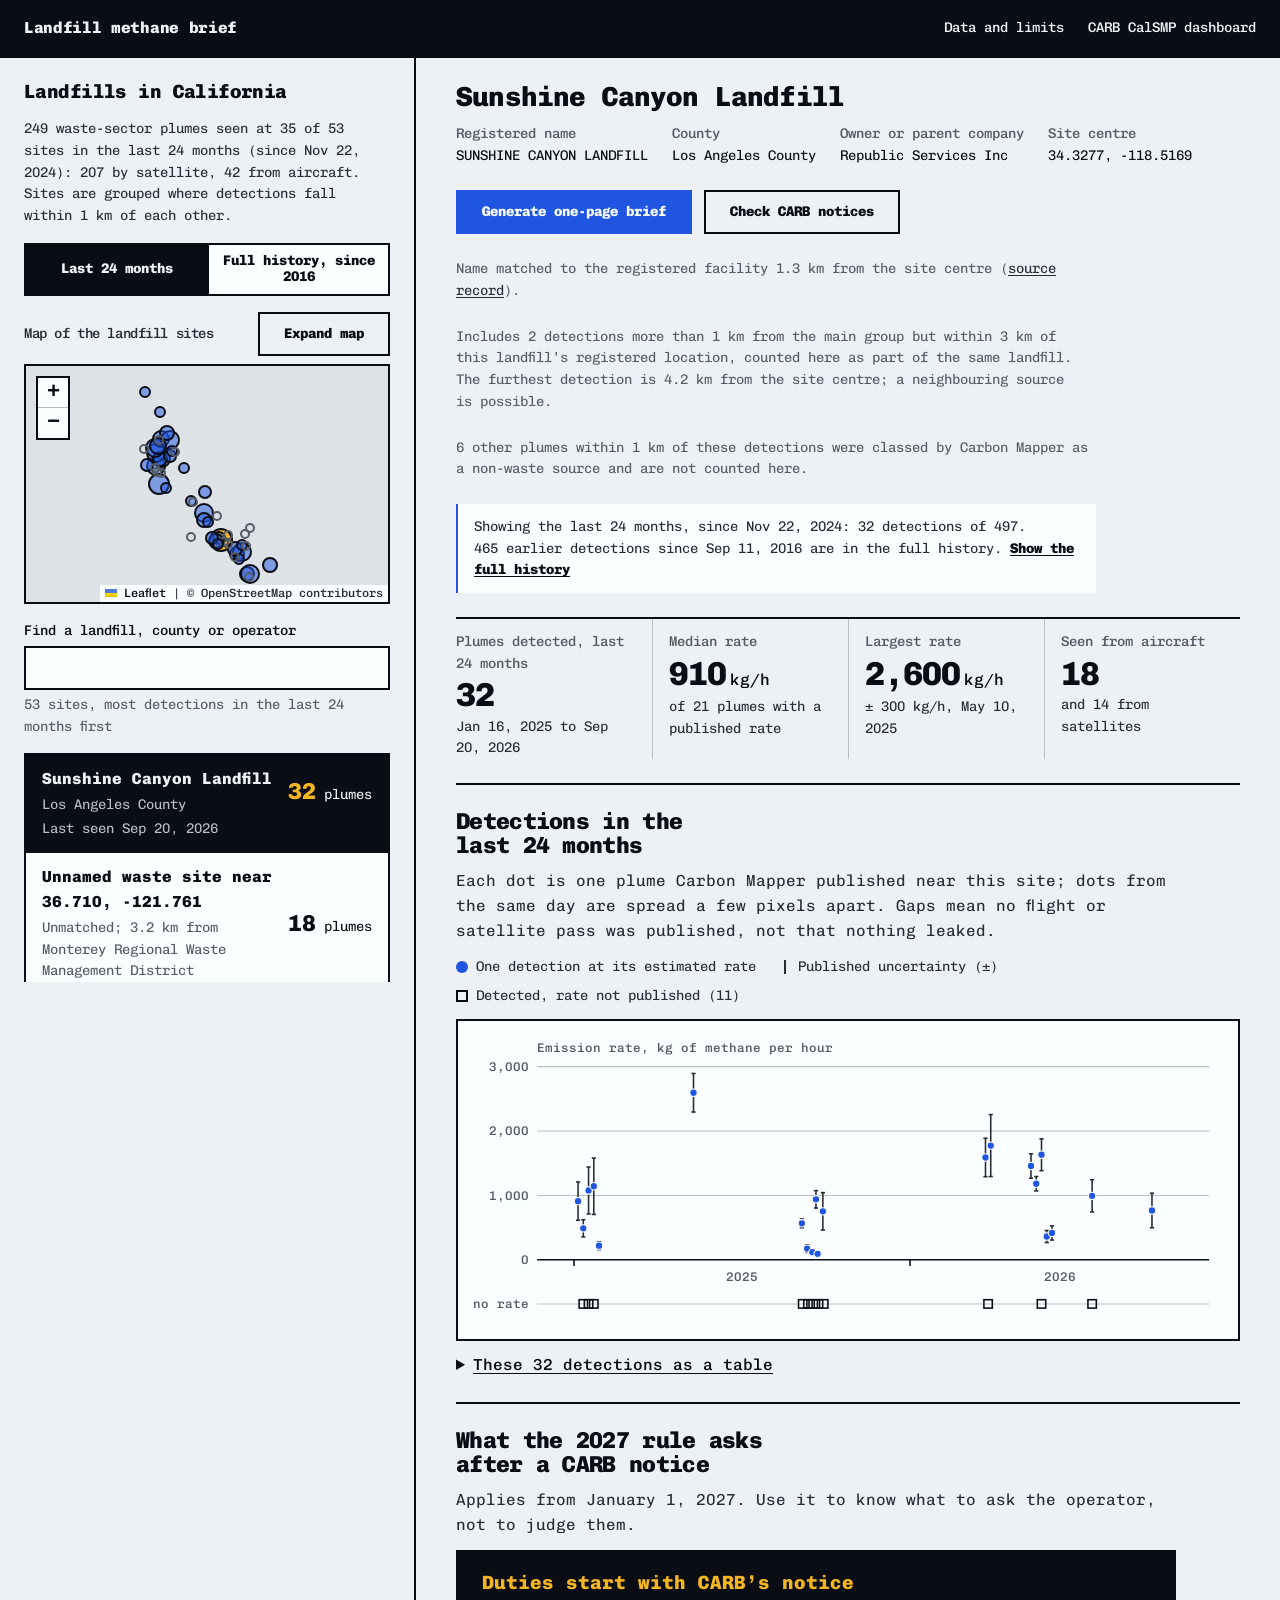
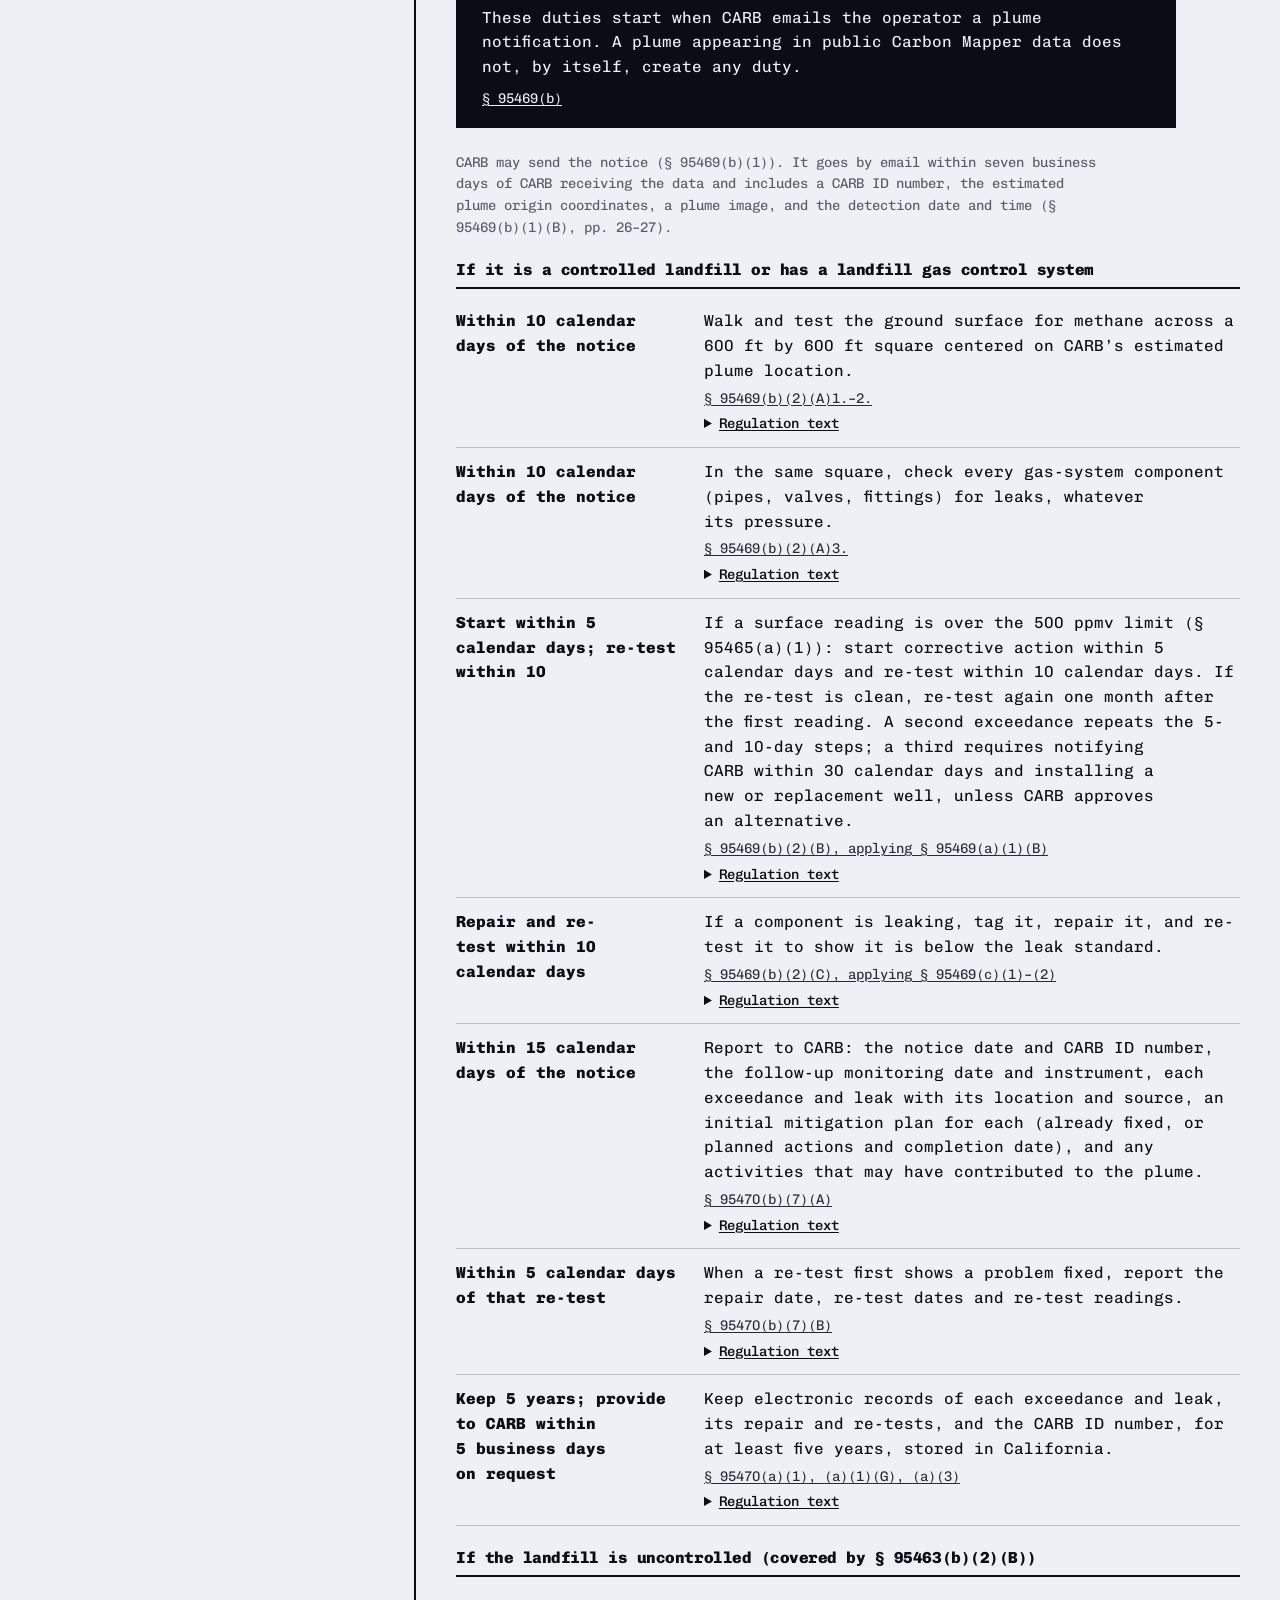
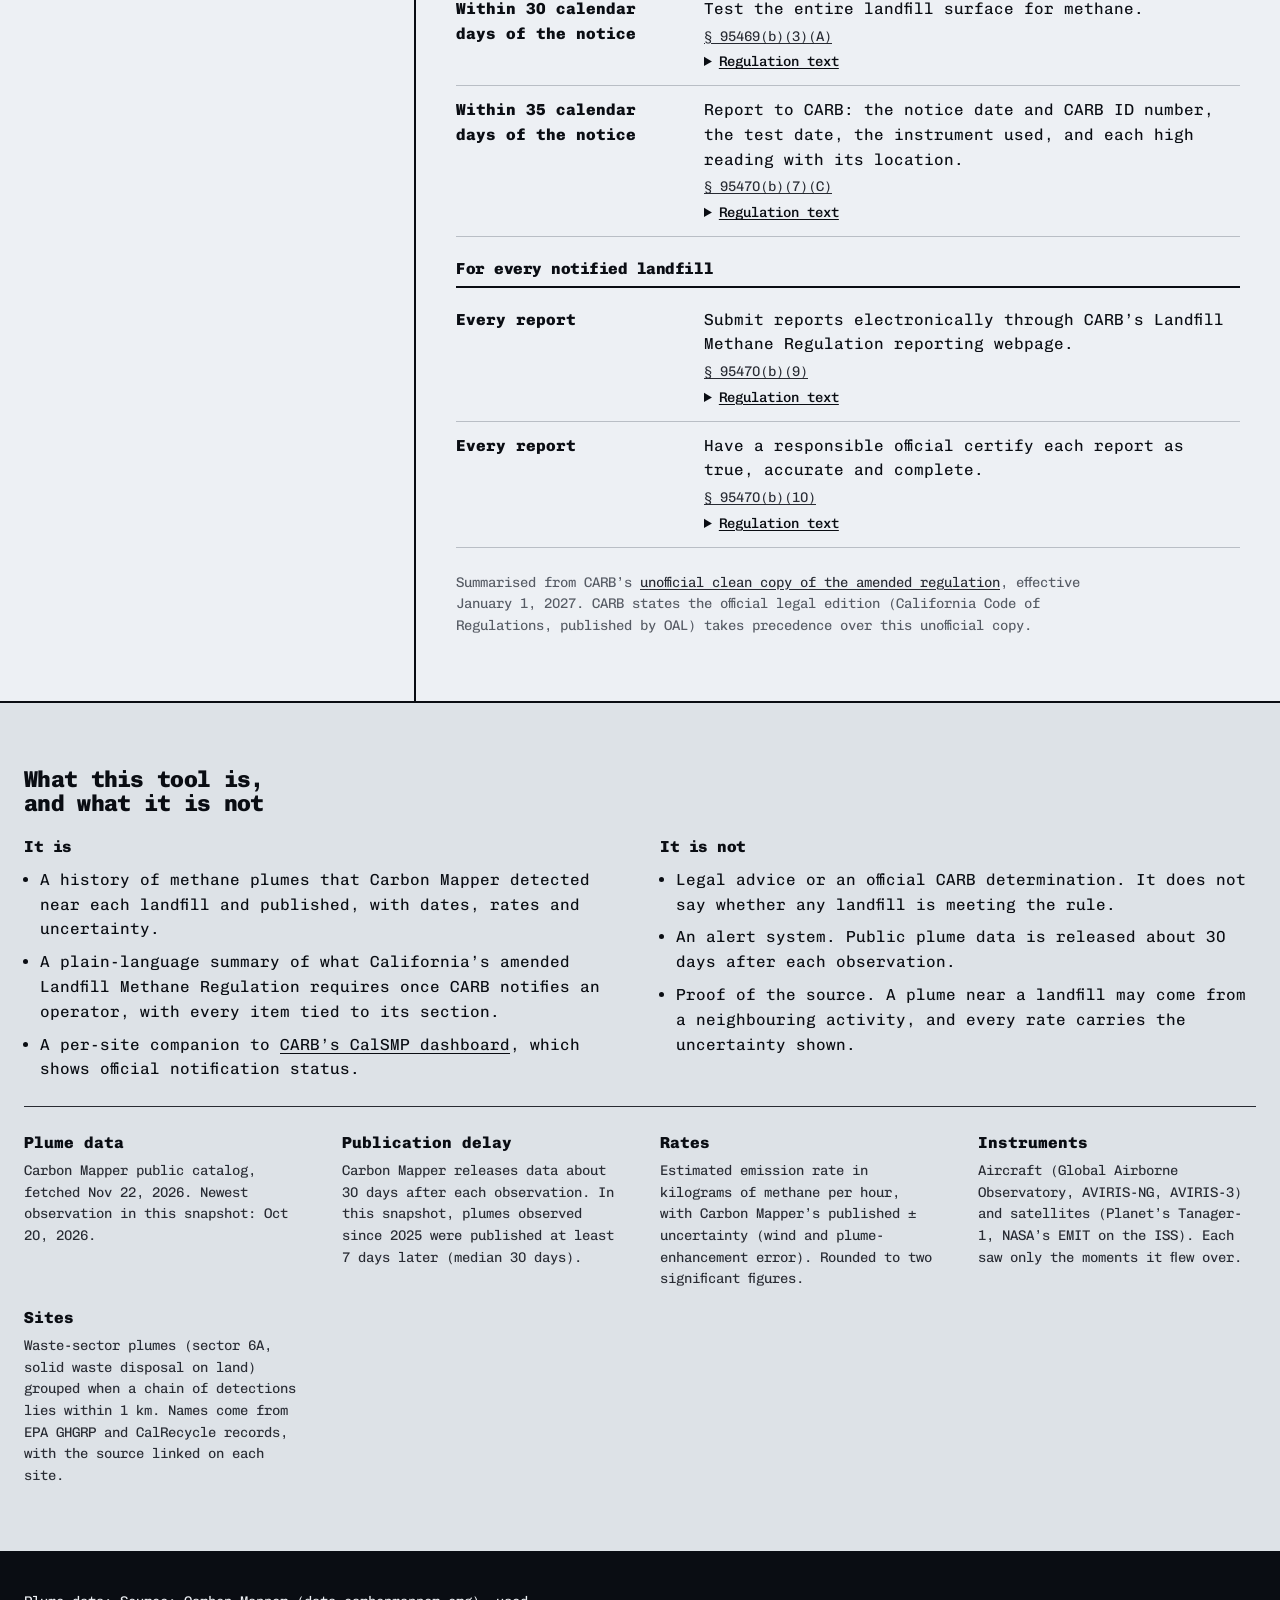
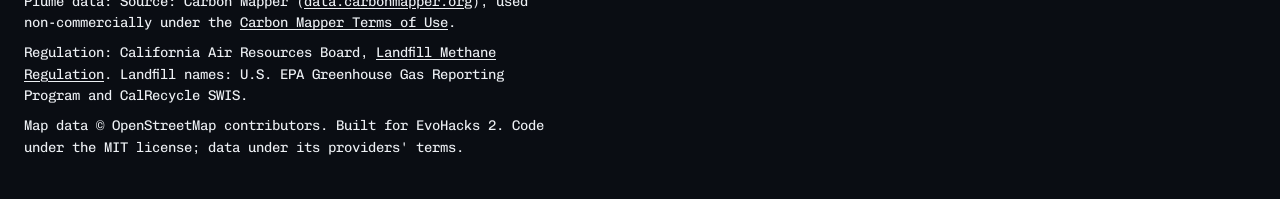
==== commit 3891d345: "Open on the last 24 months; full history behind a switch - Pipeline: per-site 'recent' stats for the" ====
--- a/web/index.html
+++ b/web/index.html
@@ -27,6 +27,10 @@
       <div class="rail-inner">
       <h2 id="rail-title" class="rail-title">Landfills in California</h2>
       <p class="rail-note" id="rail-note">Waste-sector methane plumes seen from aircraft and satellites, grouped into sites.</p>
+      <div class="range" id="range" role="group" aria-label="Time range" hidden>
+        <button type="button" class="range-btn" data-range="recent" aria-pressed="true">Last 24 months</button>
+        <button type="button" class="range-btn" data-range="all" aria-pressed="false">Full history</button>
+      </div>
       <div id="map-wrap" class="map-wrap">
         <div class="map-head">
           <h2 class="map-title">Map of the landfill sites</h2>
--- a/web/app.css
+++ b/web/app.css
@@ -4,6 +4,7 @@
 /* Hallmark · pre-emit critique: P4 H4 E4 S5 R4 V4 · weakest: H, the checklist is long; deadlines set as the row's lead figure so a reader scans the left edge only */
 /* waive 64: mono is the theme's material (Wayfind sets every glyph in Chivo Mono) */
 /* waive 56: .table th sticks inside its own scrolling .table-wrap, a different scroll container from the sticky rail */
+/* answered F4: .range-btn[aria-pressed="true"] is a selected state using the same ink fill as the selected list row, not a second primary-button recipe (primary stays accent) */
 /* finish-review: subagent · 8 findings · 6 resolved (row flash, empty rail, brief type, same-day dots, axis ticks, empty state) · 2 not adopted (checklist hierarchy, plate width: subjective) */
 /* waive 48, 24b, 62, 40 in vendor/leaflet/leaflet.css: Leaflet's own stylesheet, shipped unmodified; the controls this page shows are restyled with tokens below */
 @import url("./tokens.css");
@@ -43,6 +44,19 @@
 .rail-title { font-size: var(--text-lg); }
 .rail-note { color: var(--color-ink-2); font-size: var(--text-sm); }
 
+/* Time range: two buttons, the pressed one filled. */
+.range { display: grid; grid-template-columns: repeat(2, minmax(0, 1fr)); border: var(--rule-bar) solid var(--color-ink); }
+.range-btn { min-height: 44px; padding: var(--space-xs) var(--space-sm); border: 0; background: var(--color-paper-3); color: var(--color-ink); font: 800 var(--text-sm)/1.2 var(--font-body); cursor: pointer; transition: background-color var(--dur-micro) steps(1), color var(--dur-micro) steps(1); }
+.range-btn + .range-btn { border-left: var(--rule-bar) solid var(--color-ink); }
+.range-btn:hover { background: var(--color-paper-2); }
+.range-btn:active { background: var(--color-rule); }
+.range-btn:focus-visible { outline: 2px solid var(--color-focus); outline-offset: 2px; position: relative; }
+.range-btn[aria-pressed="true"] { background: var(--color-ink); color: var(--color-paper); }
+.range-note { font-size: var(--text-sm); color: var(--color-ink-2); max-width: 80ch; padding: var(--space-sm) var(--space-md); border-left: var(--rule-bar) solid var(--color-accent); background: var(--color-paper-3); }
+.range-note a { color: var(--color-ink); font-weight: 800; }
+.site--quiet .site-figure, .site--quiet .site-unit { color: var(--color-muted); }
+.map .site-marker.is-quiet { fill-opacity: 0; stroke: var(--color-muted); }
+.map .site-marker.is-quiet.is-current { fill: var(--color-accent-2); fill-opacity: 1; stroke: var(--color-ink); }
 .map-wrap { display: grid; gap: var(--space-xs); min-width: 0; }
 .map-head { display: flex; align-items: center; justify-content: space-between; gap: var(--space-sm); }
 .map-title { font-size: var(--text-sm); font-weight: 500; color: var(--color-ink-2); line-height: 1.4; }
@@ -70,8 +84,10 @@
 .filter-input:focus-visible { outline: 2px solid var(--color-focus); outline-offset: 2px; }
 .filter-count { font-size: var(--text-sm); color: var(--color-muted); }
 .site-list li[hidden] { display: none; }
-.site-list { list-style: none; margin: 0; padding: 0; display: grid; }
-.site-list li + li .site { border-top-width: 0; }
+/* The list draws the top rule, so the first visible row has one even when the filter hides rows above it. */
+.site-list { list-style: none; margin: 0; padding: 0; display: grid; align-content: start; border-top: var(--rule-bar) solid var(--color-ink); }
+.site-list[data-empty] { border-top: 0; }
+.site-list .site { border-top-width: 0; }
 .site { display: grid; grid-template-columns: minmax(0, 1fr) auto; column-gap: var(--space-sm); row-gap: var(--space-3xs); padding: var(--space-sm) var(--space-md); border: var(--rule-bar) solid var(--color-ink); text-decoration: none; background: var(--color-paper-3); transition: background-color var(--dur-micro) steps(1, jump-start), color var(--dur-micro) steps(1, jump-start); }
 .site:hover { background: var(--color-paper-2); }
 .site:active { background: var(--color-rule); }
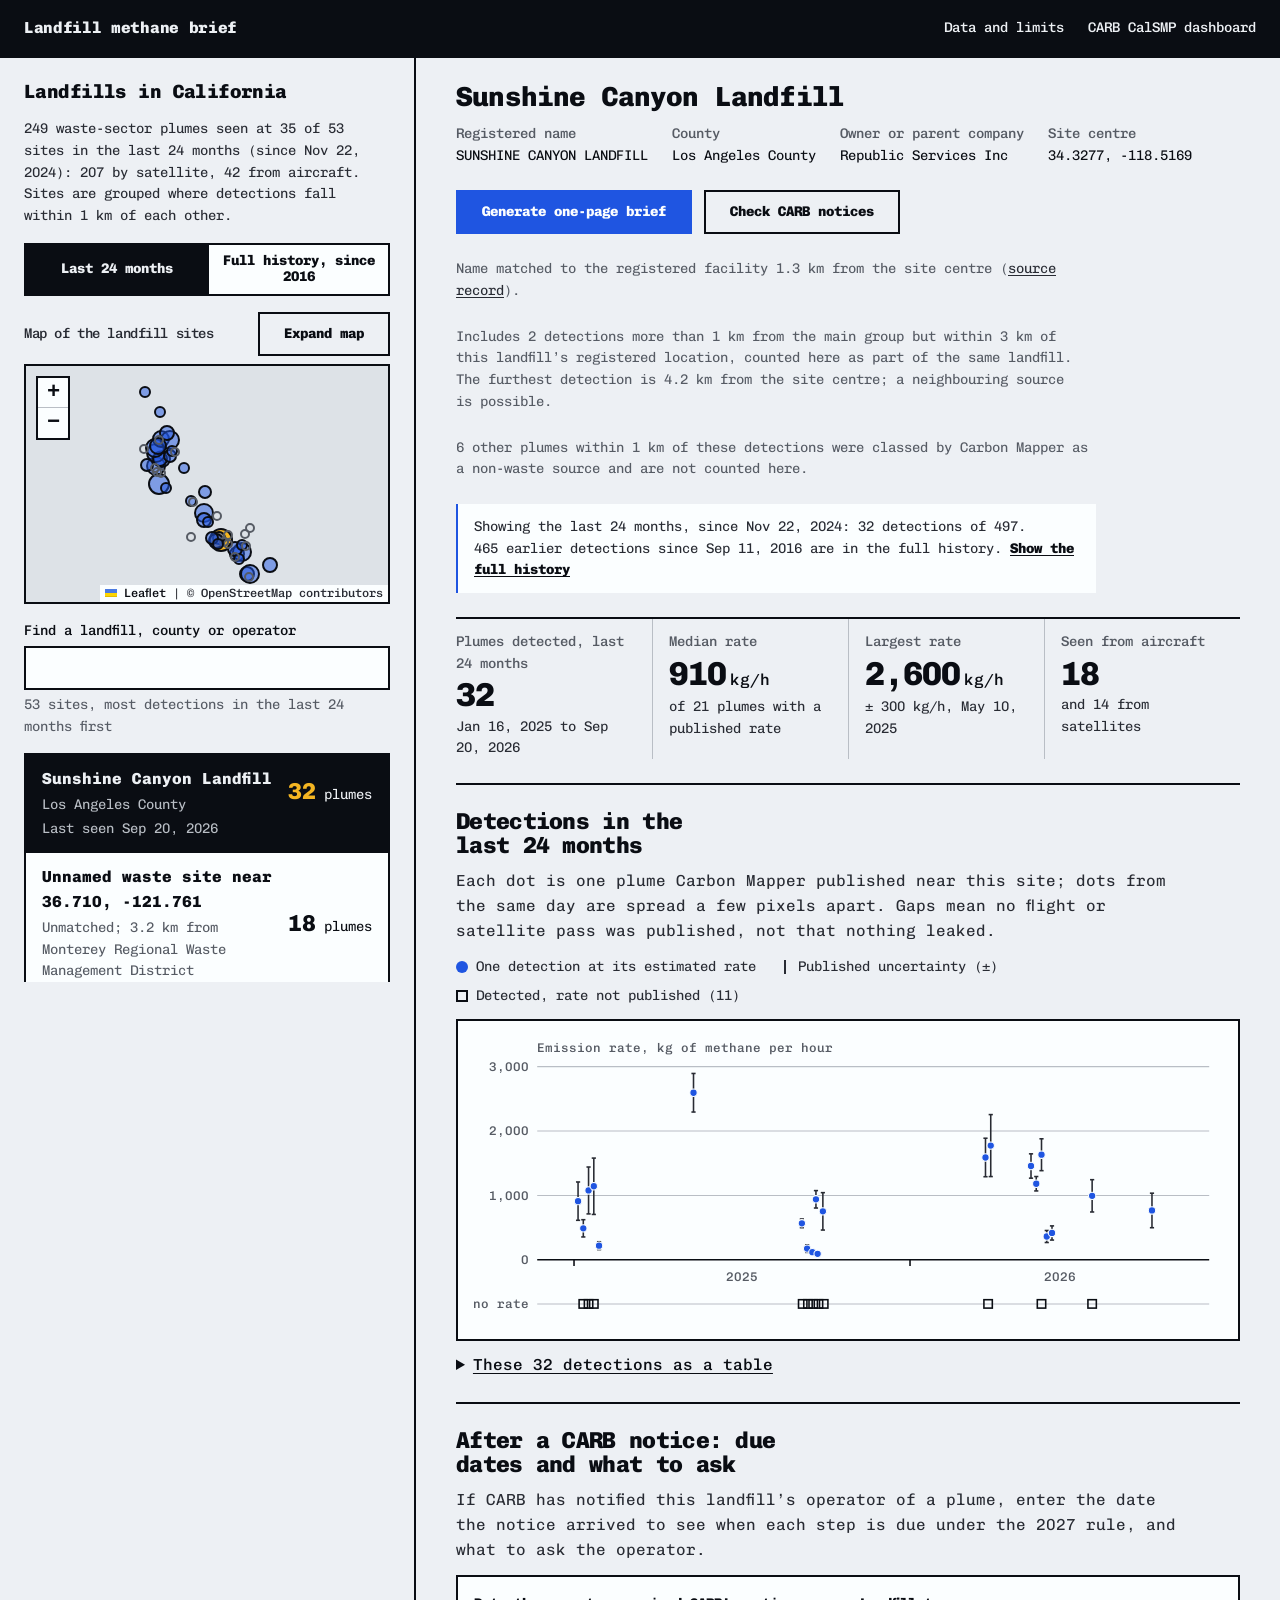
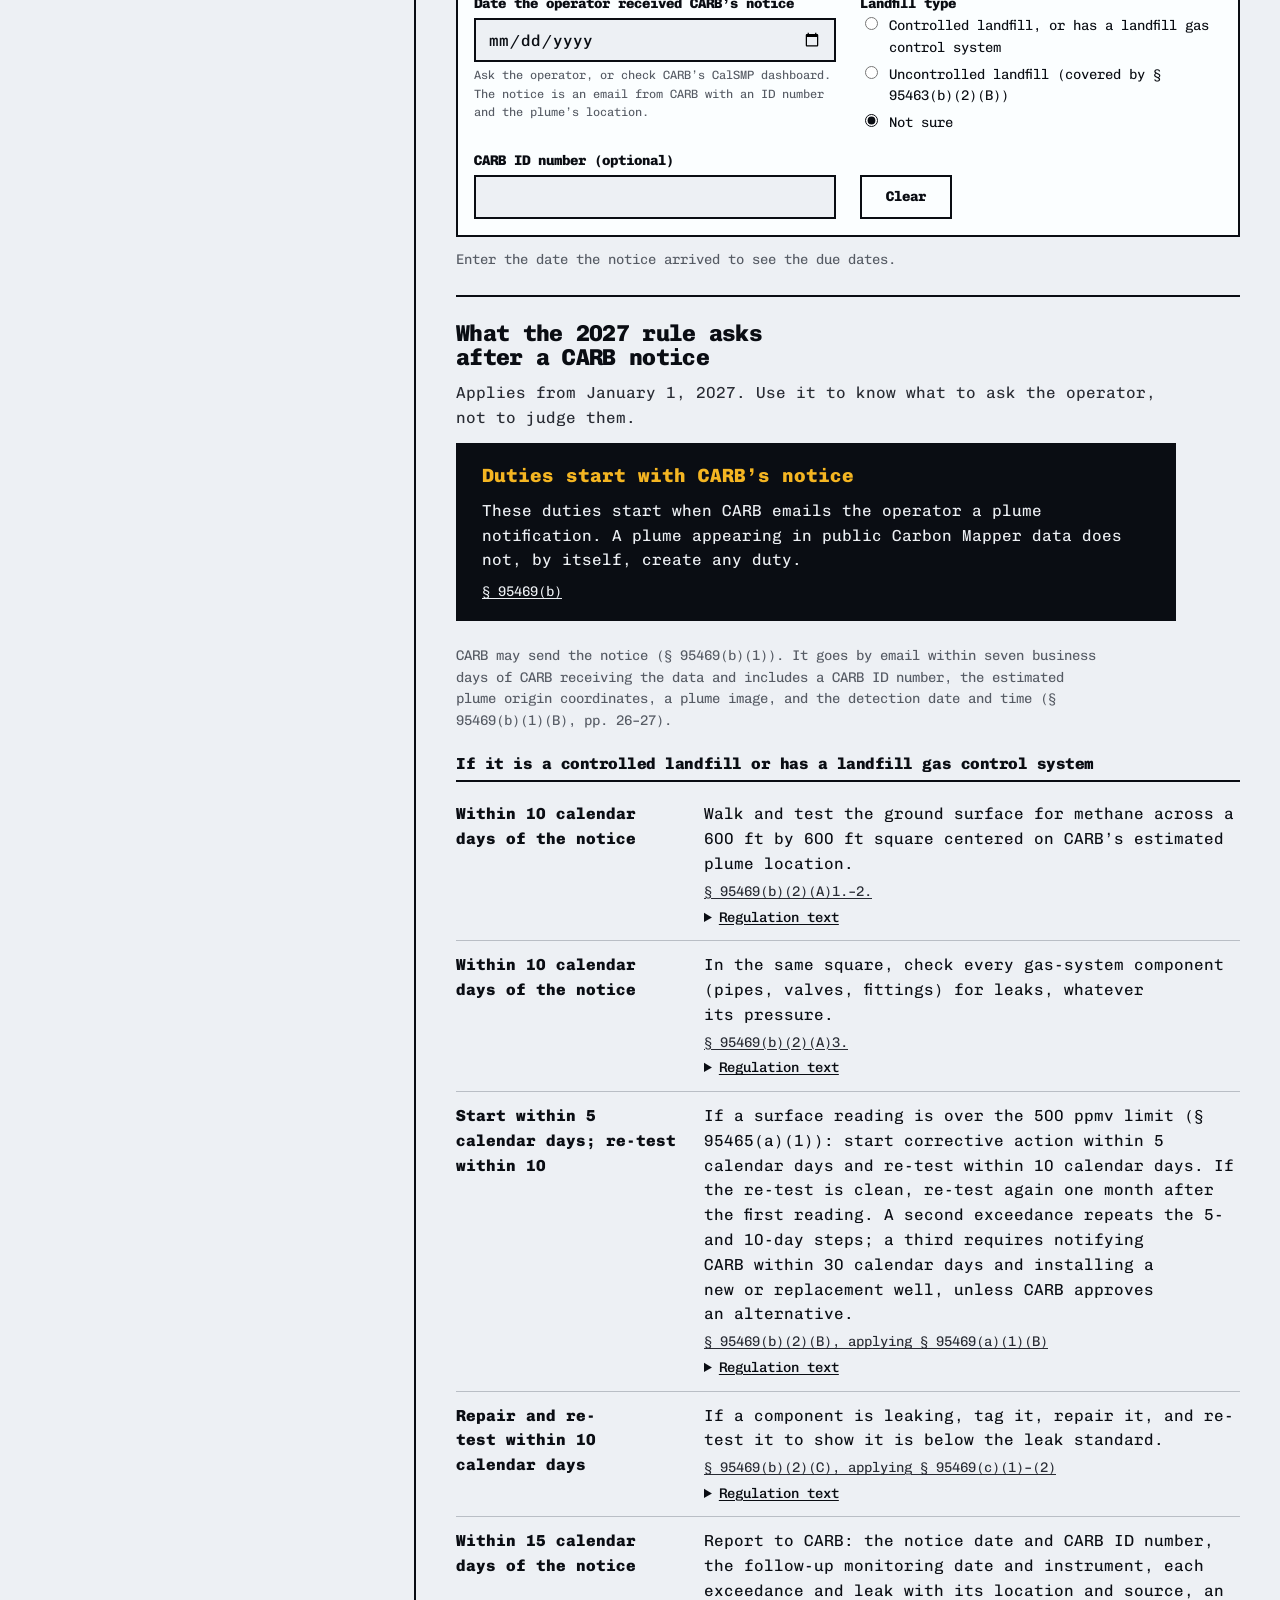
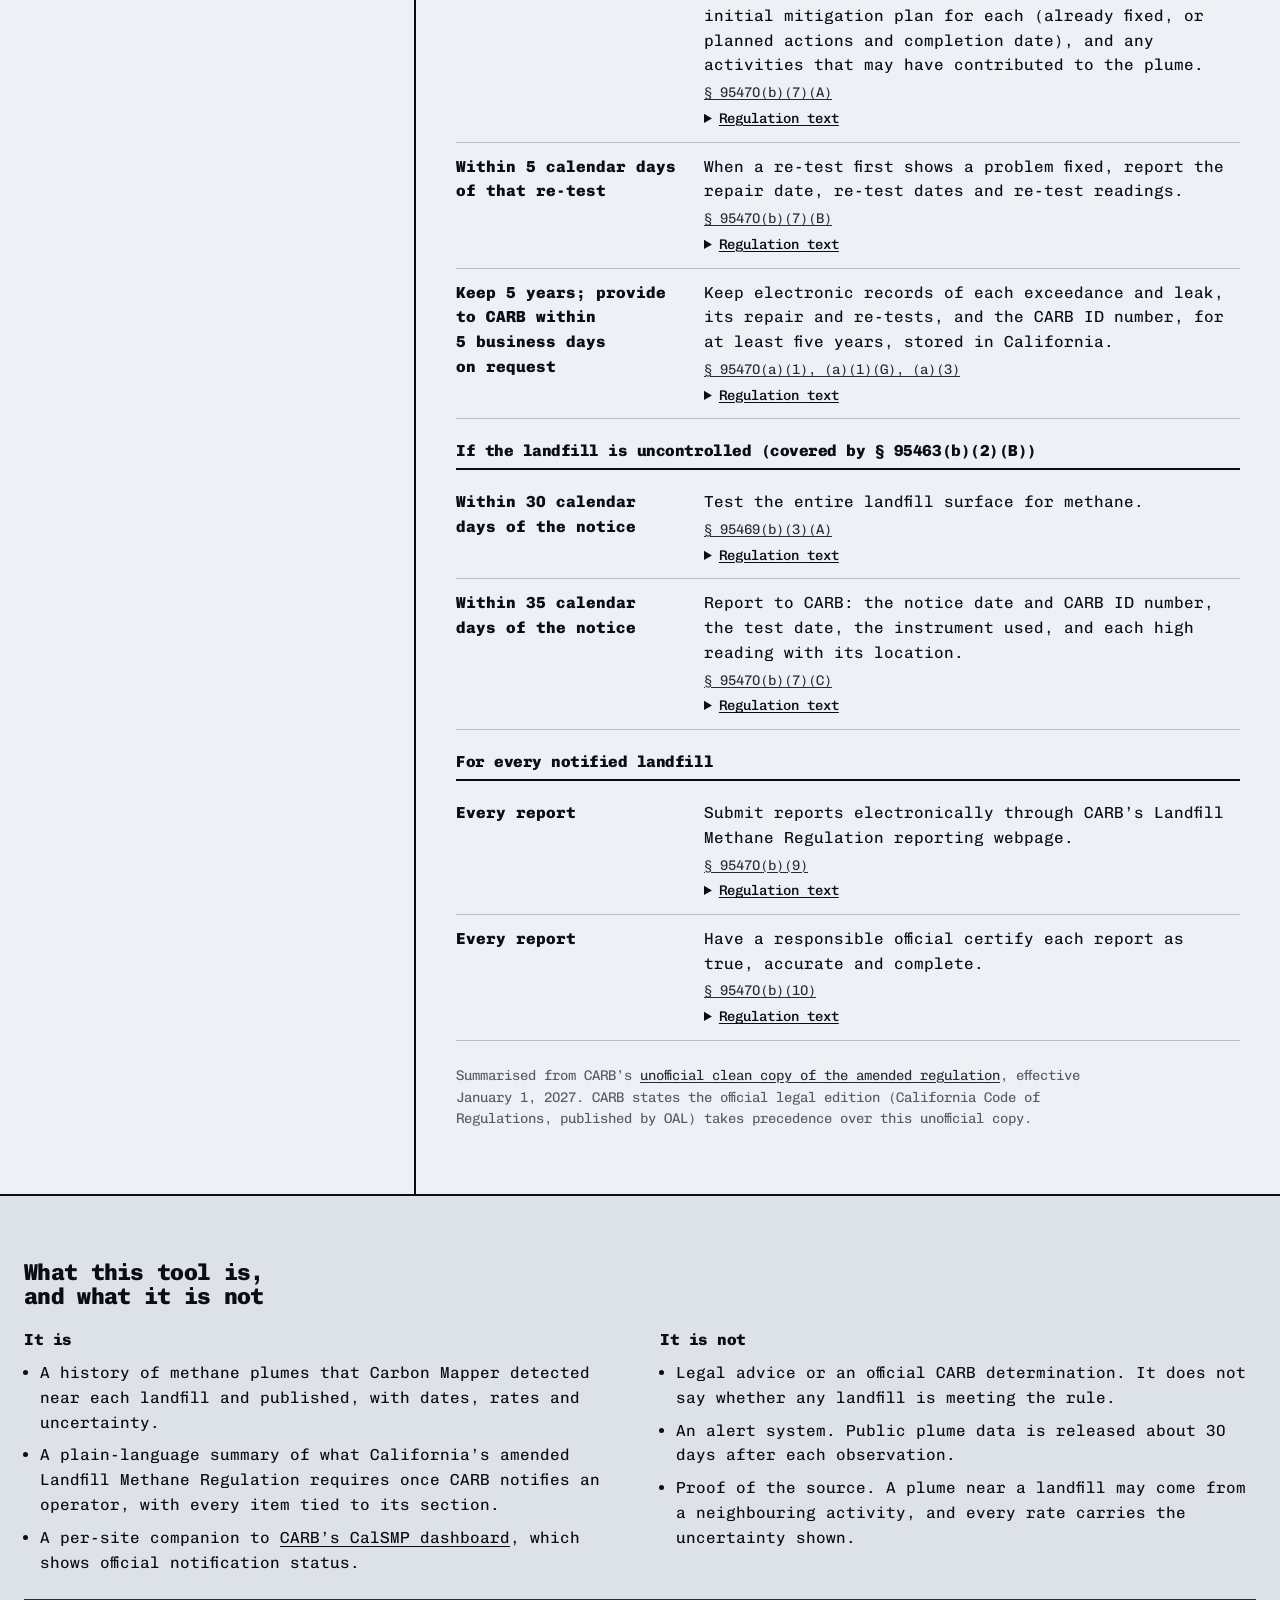
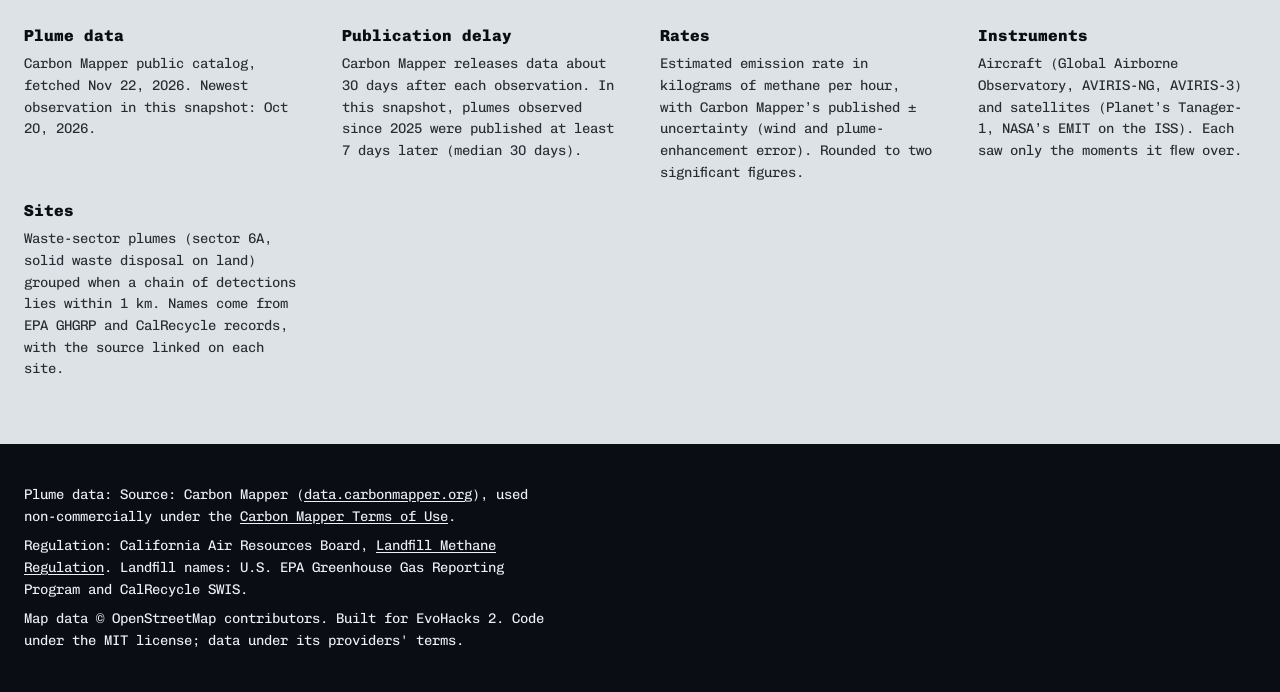
==== commit 94184d13: "After-notice follow-up: due dates, standing and questions from a CARB notice date - web/notice.js: d" ====
--- a/web/index.html
+++ b/web/index.html
@@ -101,6 +101,7 @@
   <script src="common.js"></script>
   <script src="chart.js"></script>
   <script src="checklist-view.js"></script>
+  <script src="notice.js"></script>
   <script src="app.js"></script>
 </body>
 </html>
--- a/web/app.css
+++ b/web/app.css
@@ -84,6 +84,28 @@
 .filter-input:focus-visible { outline: 2px solid var(--color-focus); outline-offset: 2px; }
 .filter-count { font-size: var(--text-sm); color: var(--color-muted); }
 .site-list li[hidden] { display: none; }
+
+/* ---------- after a CARB notice ---------- */
+.notice-form { display: grid; grid-template-columns: repeat(auto-fit, minmax(min(100%, 15rem), 1fr)); gap: var(--space-md) var(--space-lg); align-items: start; padding: var(--space-md); border: var(--rule-bar) solid var(--color-ink); background: var(--color-paper-3); }
+.field { display: grid; gap: var(--space-2xs); margin: 0; padding: 0; border: 0; min-width: 0; }
+.field--end { align-self: end; justify-items: start; }
+.field-label { font-size: var(--text-sm); font-weight: 800; padding: 0; }
+.field-hint { font-size: var(--text-xs); color: var(--color-muted); }
+.field-input { min-height: 44px; padding: 0 var(--space-sm); border: var(--rule-bar) solid var(--color-ink); border-radius: 0; background: var(--color-paper); color: var(--color-ink); font: 500 var(--text-md)/1.2 var(--font-body); width: 100%; }
+.field-input:hover { background: var(--color-paper-2); }
+.field-input:focus-visible { outline: 2px solid var(--color-focus); outline-offset: 2px; }
+.choice { display: flex; gap: var(--space-xs); align-items: baseline; font-size: var(--text-sm); cursor: pointer; }
+.choice input { accent-color: var(--color-ink); }
+.choice input:focus-visible { outline: 2px solid var(--color-focus); outline-offset: 2px; }
+.notice-out { display: grid; gap: var(--space-sm); }
+.notice-table td { padding-right: var(--space-md); }
+.due-date { display: block; font-weight: 800; white-space: nowrap; }
+.due-standing { display: block; font-size: var(--text-xs); color: var(--color-muted); }
+.due--today .due-standing, .due--passed .due-standing { color: var(--color-ink); font-weight: 800; }
+.due-type { font-weight: 800; }
+.notice-sub { font-size: var(--text-md); }
+.notice-cond { margin: 0; padding-left: var(--space-md); display: grid; gap: var(--space-xs); max-width: 80ch; }
+.notice-ask { color: var(--color-ink-2); font-size: var(--text-sm); }
 /* The list draws the top rule, so the first visible row has one even when the filter hides rows above it. */
 .site-list { list-style: none; margin: 0; padding: 0; display: grid; align-content: start; border-top: var(--rule-bar) solid var(--color-ink); }
 .site-list[data-empty] { border-top: 0; }
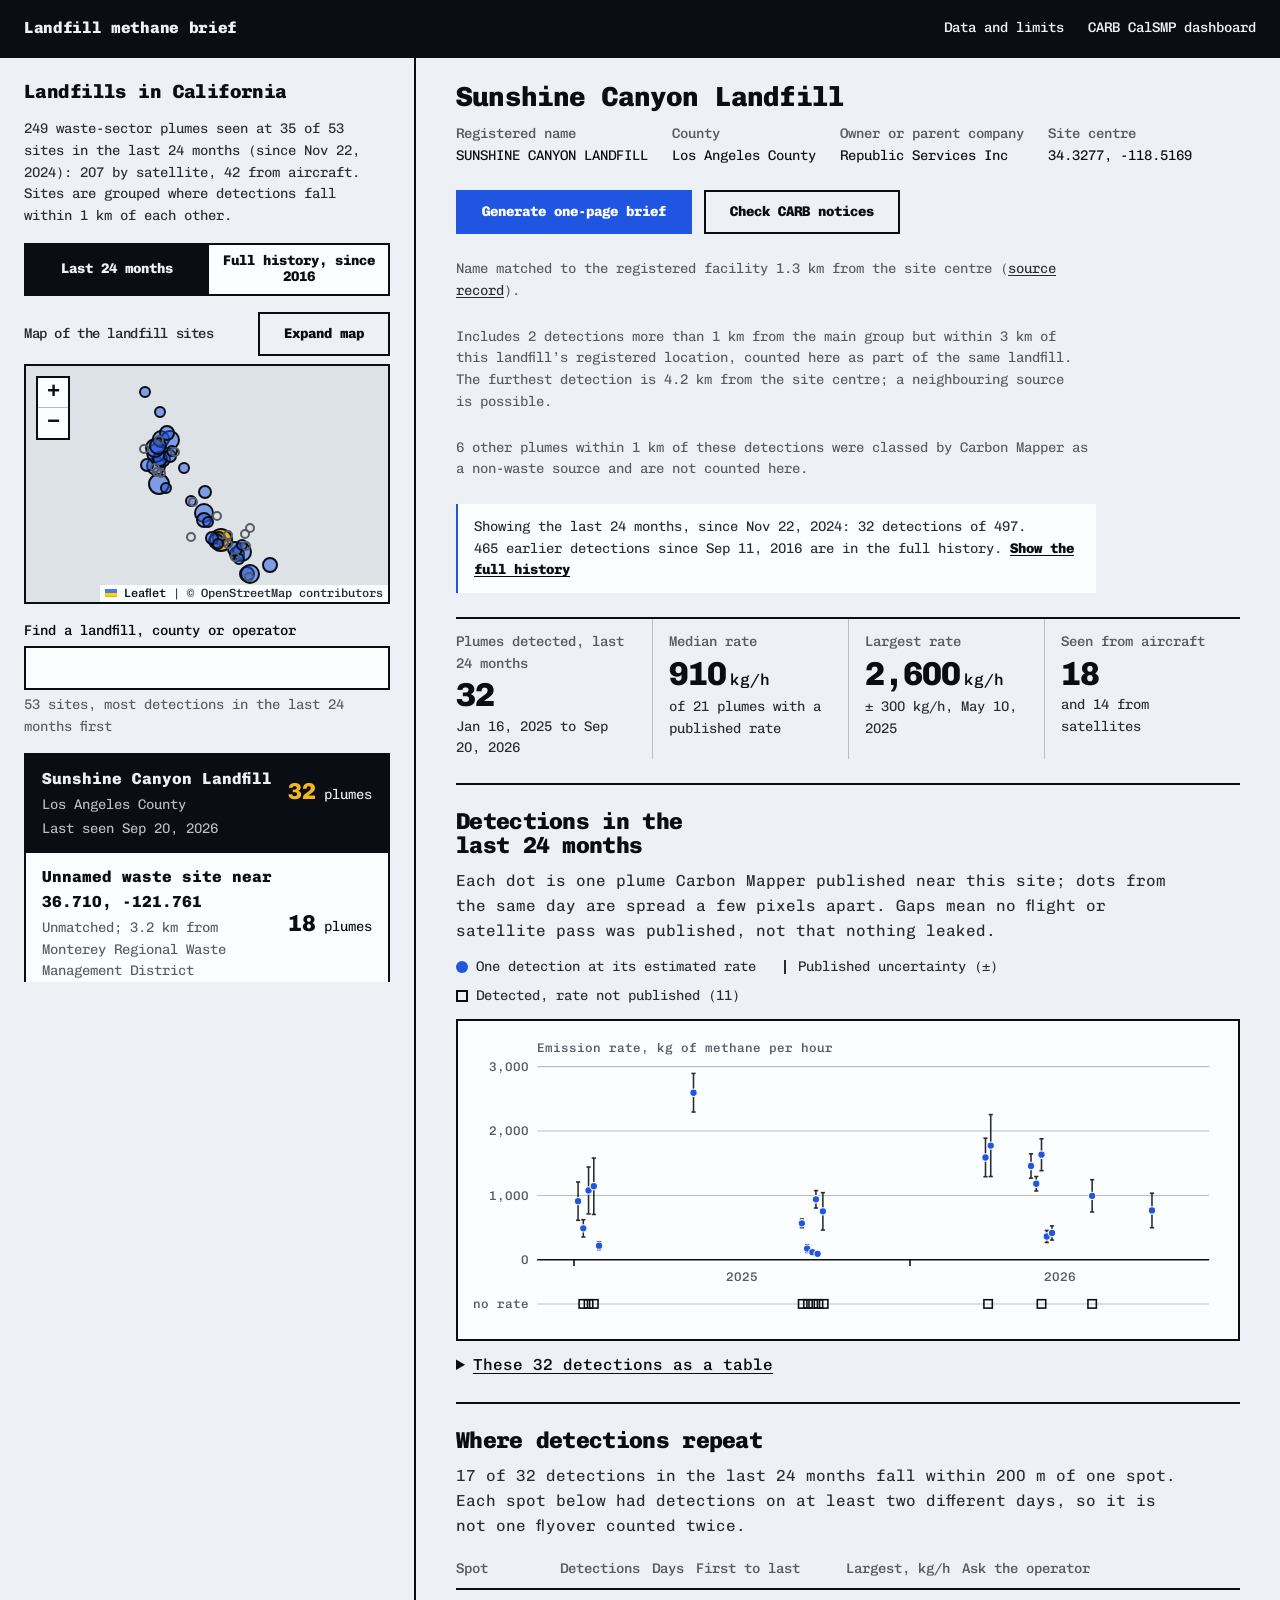
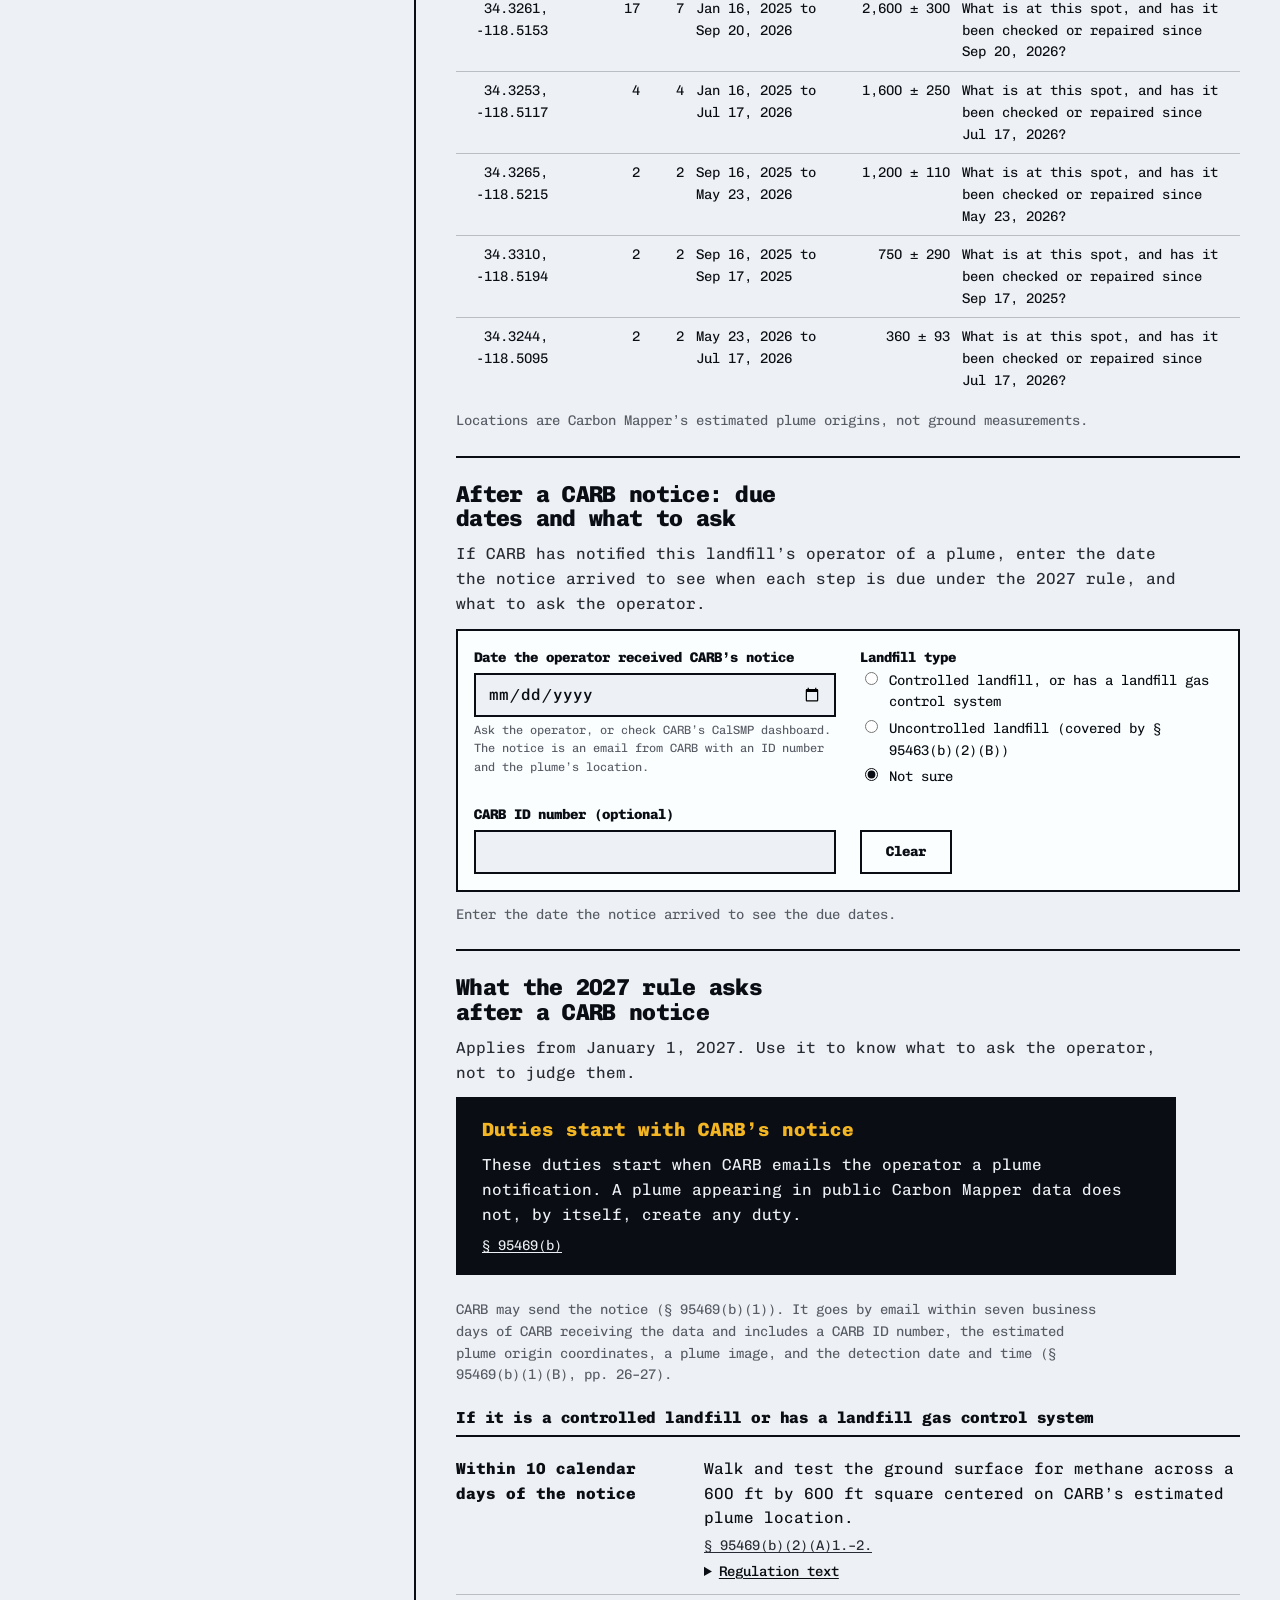
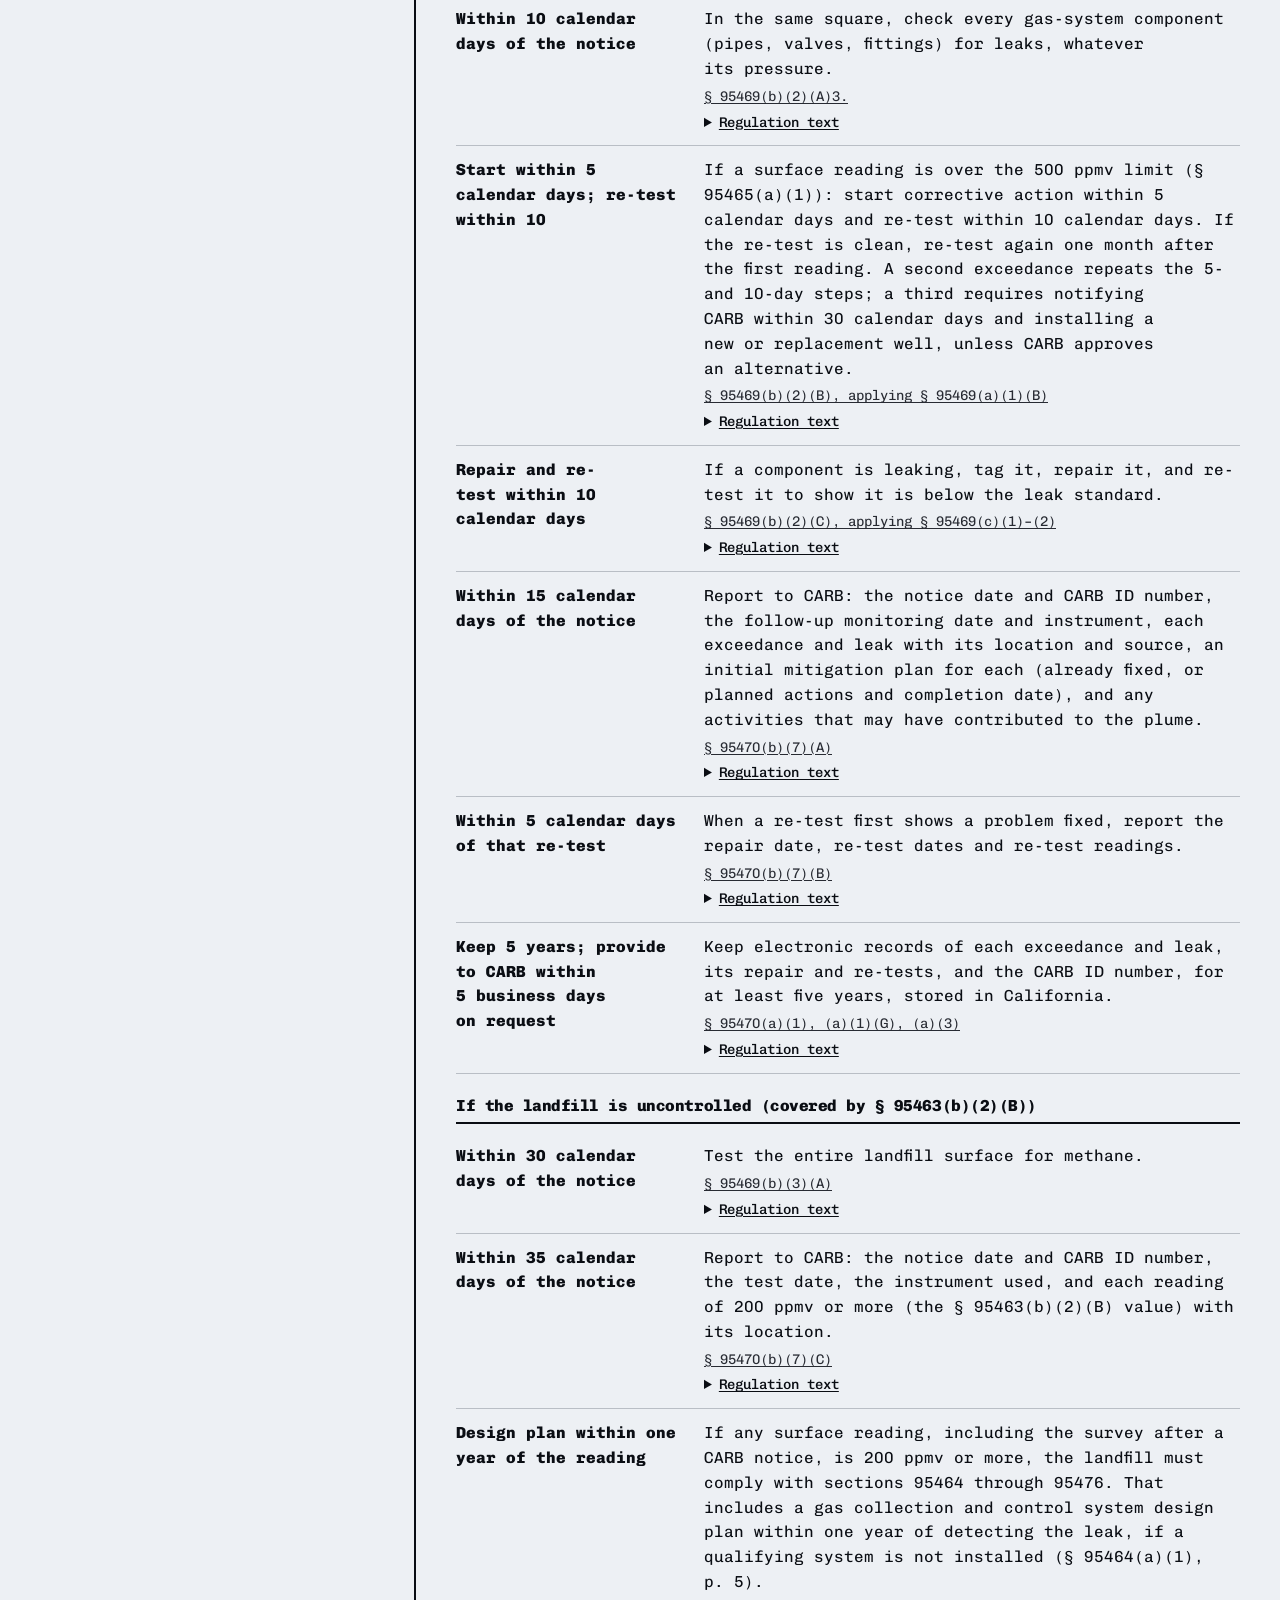
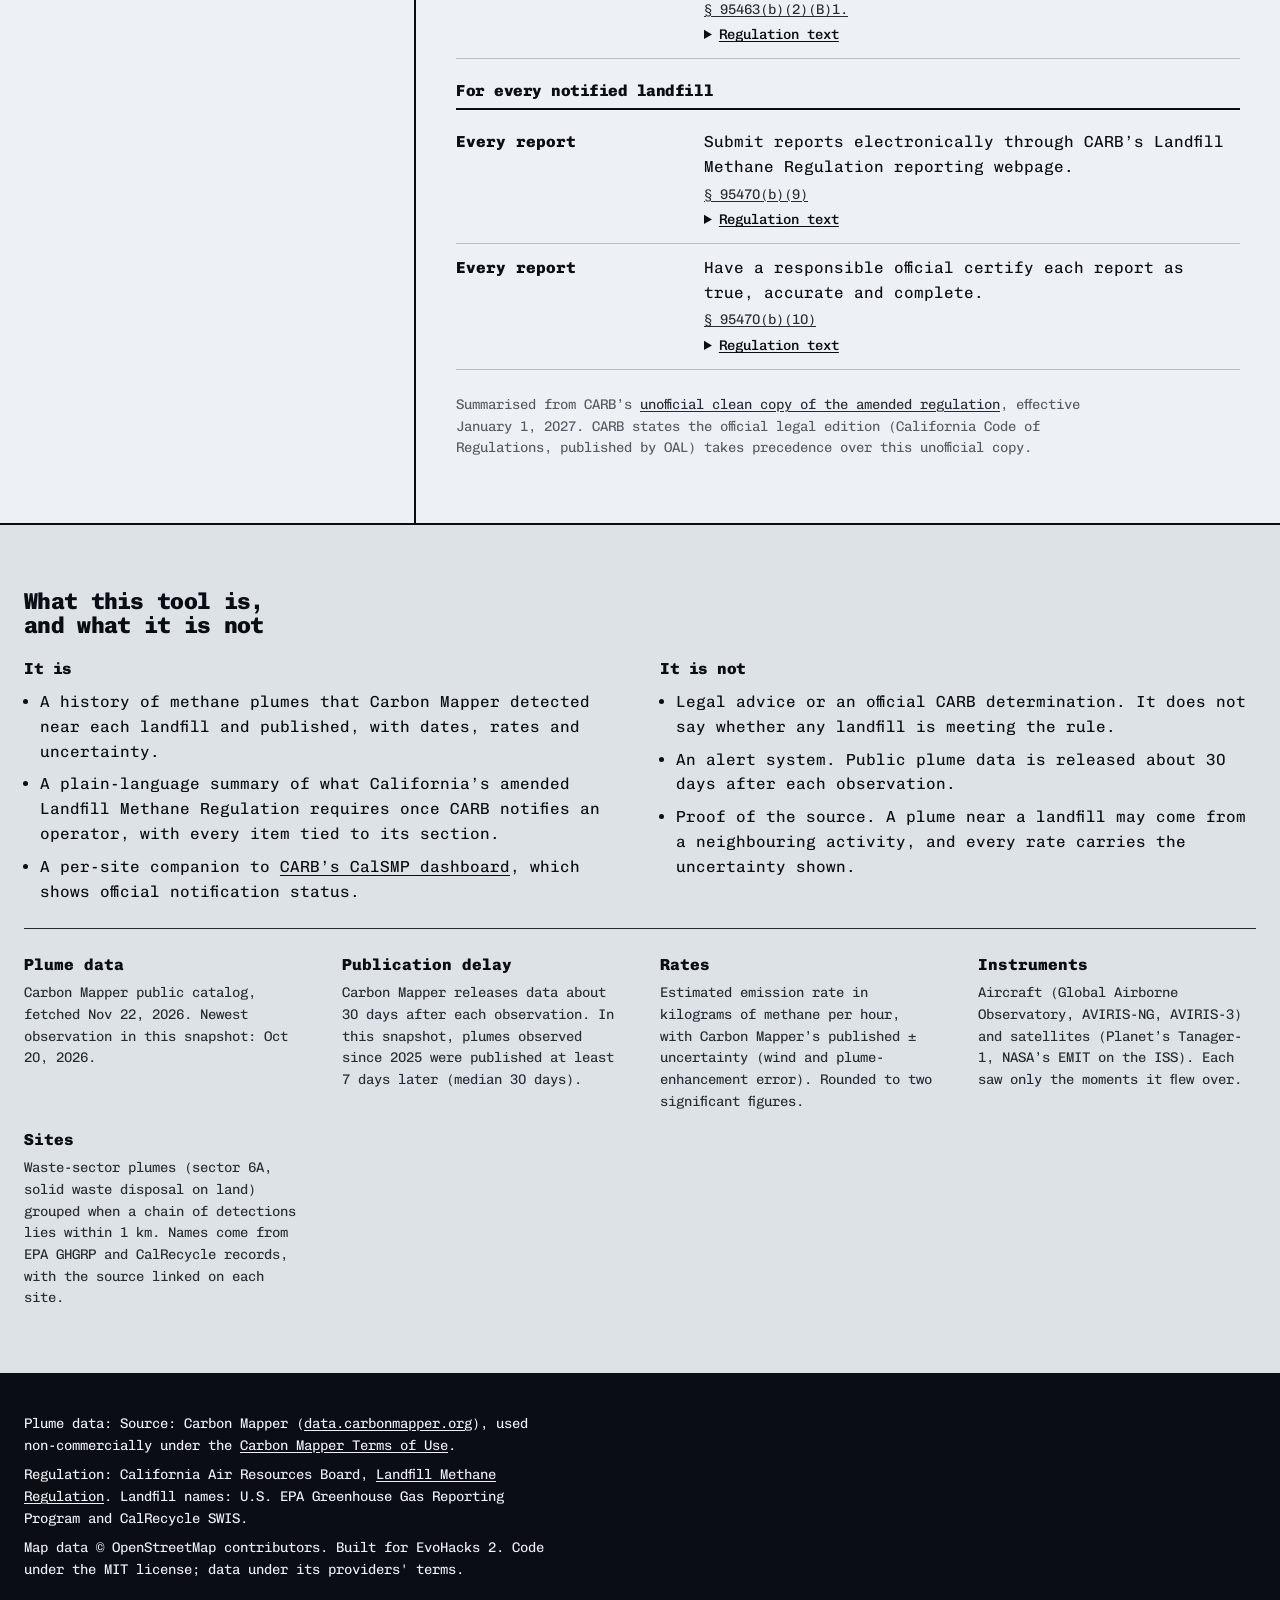
==== commit 3f58067c: "Show 'Where detections repeat' in the app too; shared web/spots.js with tests; doc counts" ====
--- a/web/index.html
+++ b/web/index.html
@@ -102,6 +102,7 @@
   <script src="chart.js"></script>
   <script src="checklist-view.js"></script>
   <script src="notice.js"></script>
+  <script src="spots.js"></script>
   <script src="app.js"></script>
 </body>
 </html>
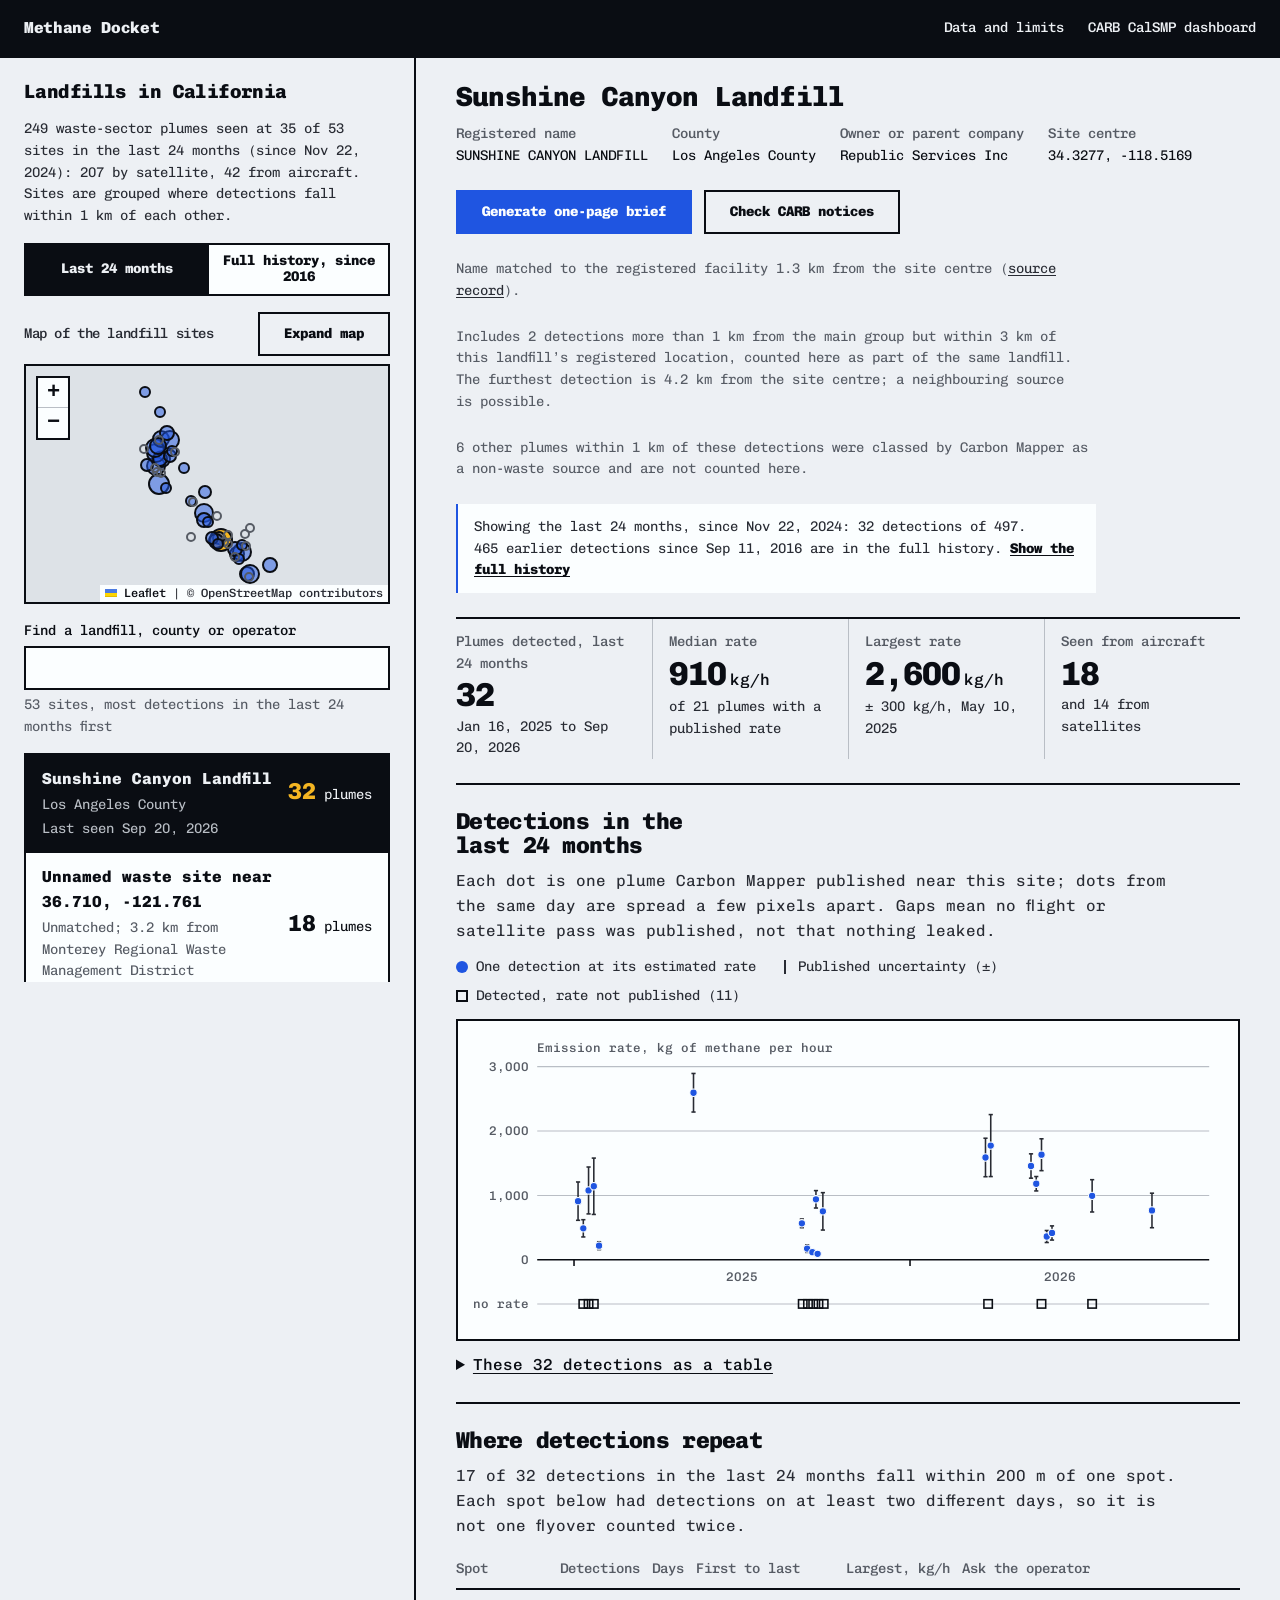
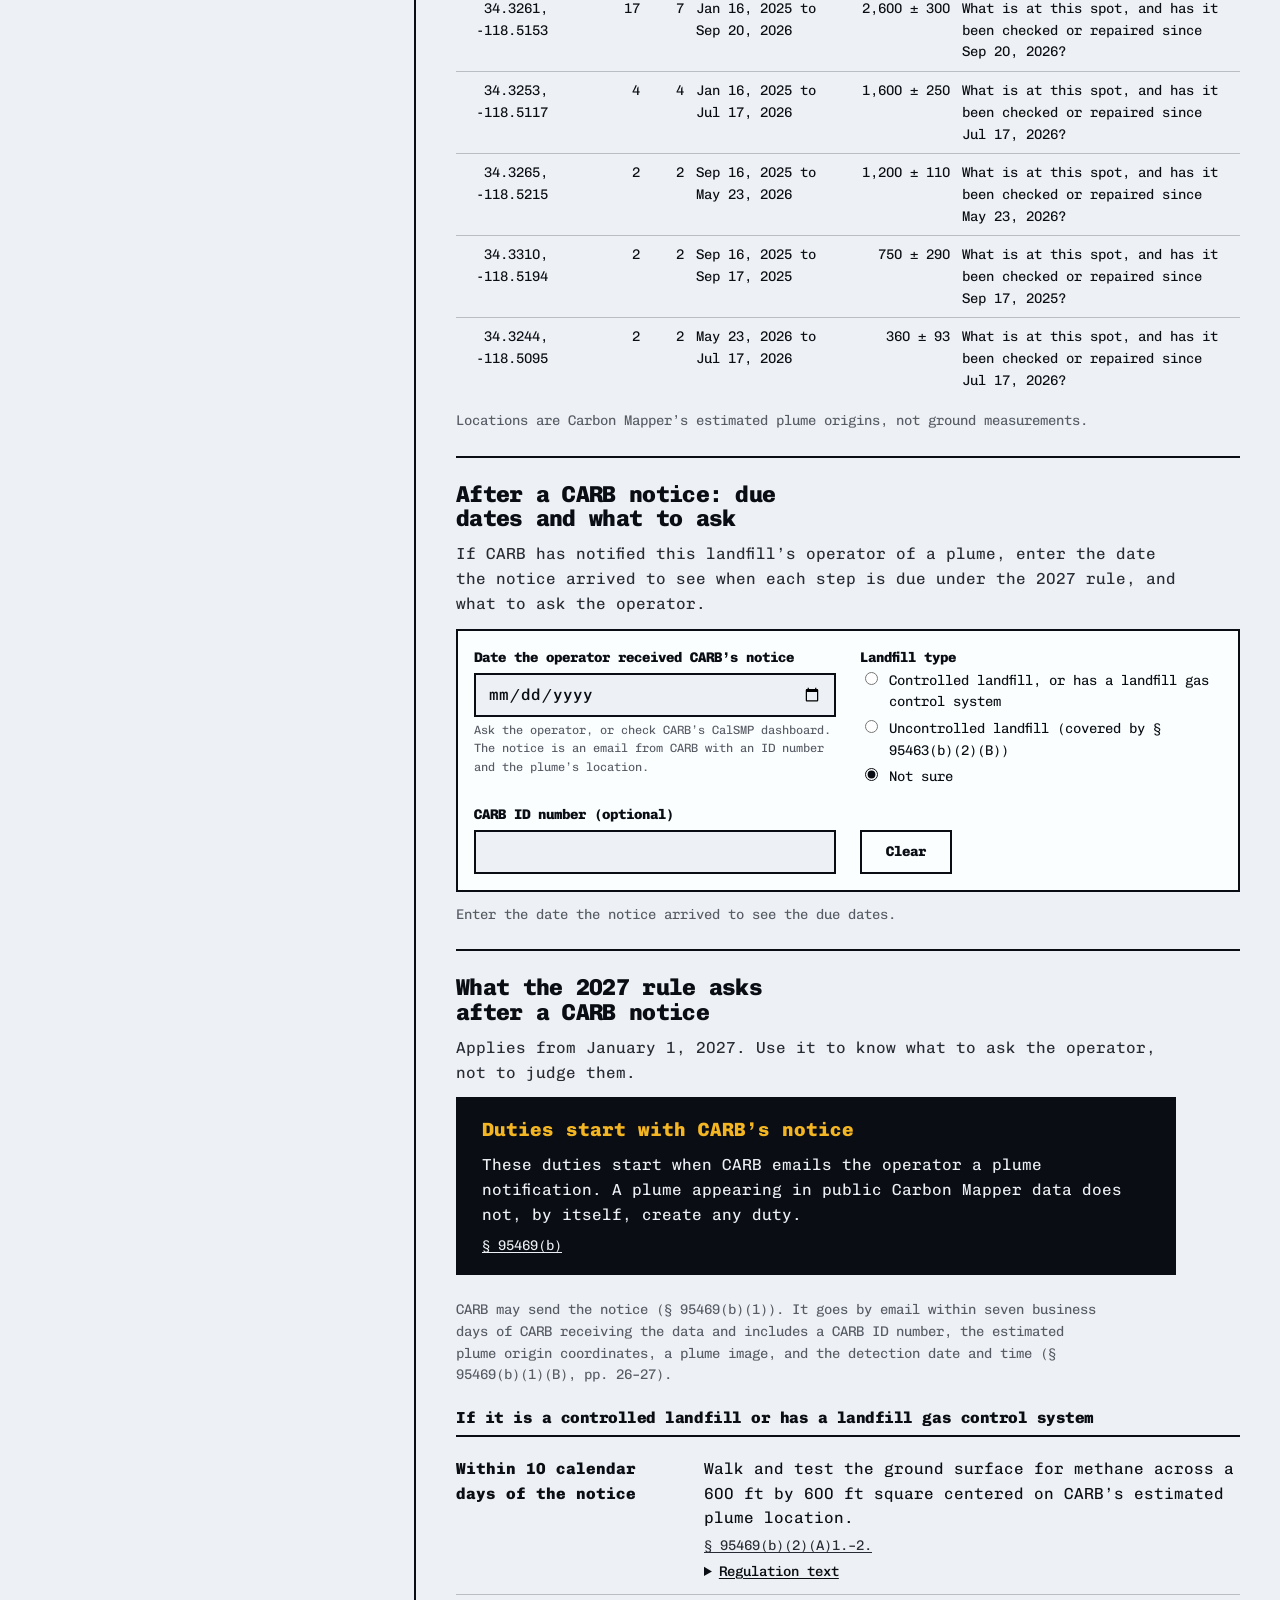
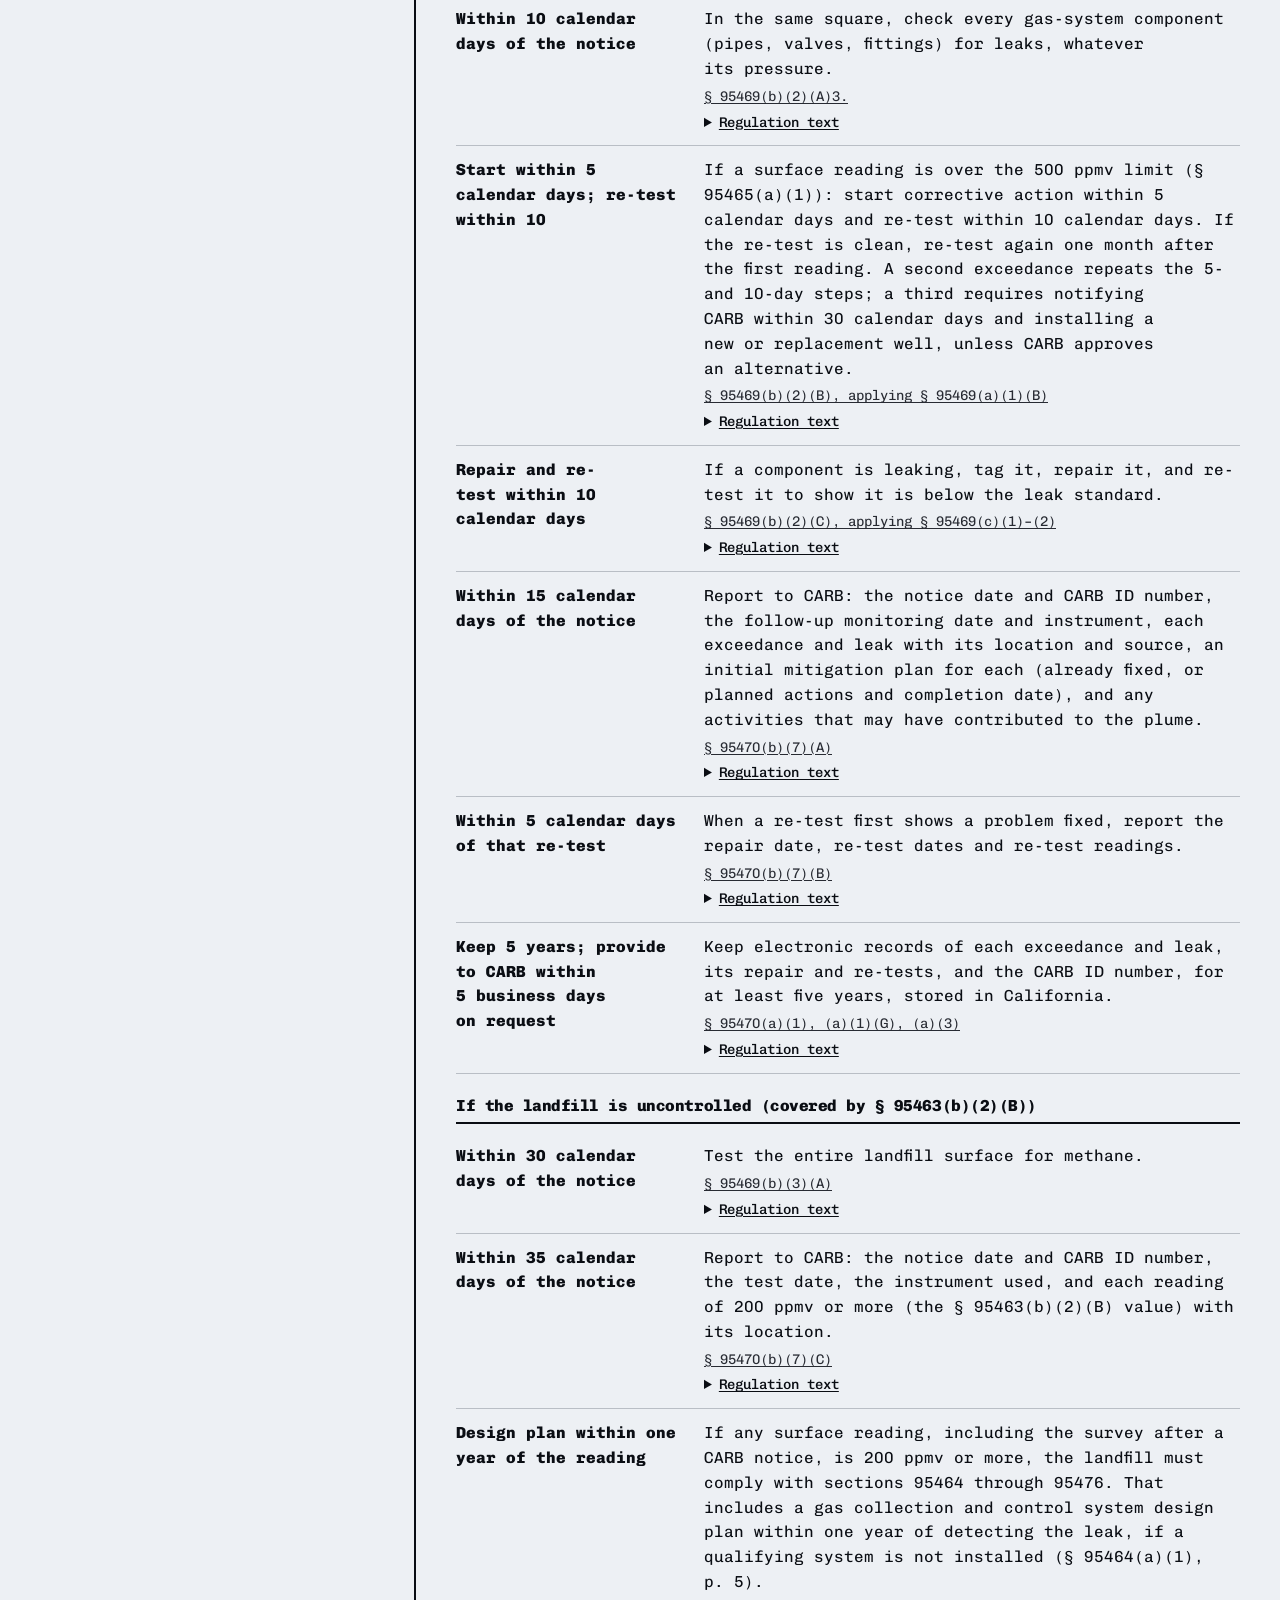
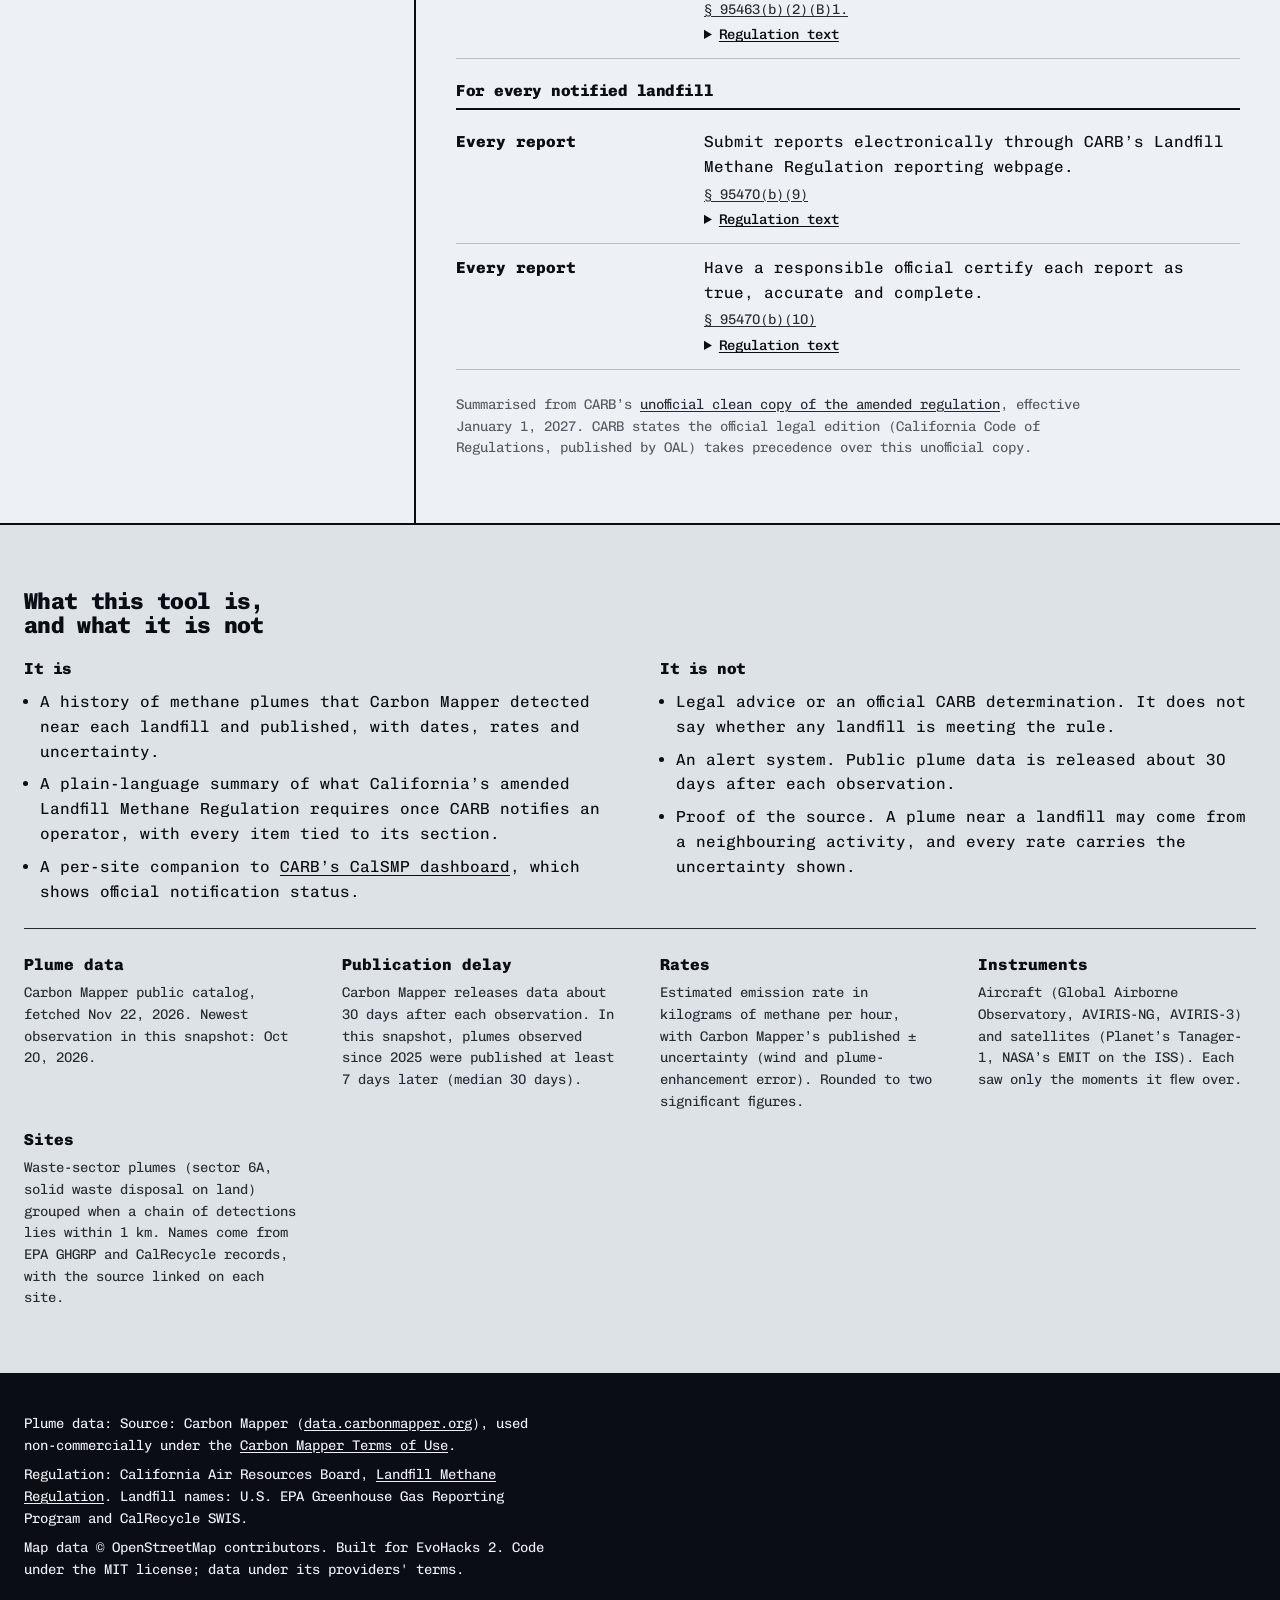
==== commit da1cf173: "Rename the project to Methane Docket" ====
--- a/web/index.html
+++ b/web/index.html
@@ -3,7 +3,7 @@
 <head>
   <meta charset="utf-8">
   <meta name="viewport" content="width=device-width, initial-scale=1">
-  <title>Landfill methane brief: California plume history and the 2027 rule</title>
+  <title>Methane Docket: California landfill plume history and the 2027 rule</title>
   <meta name="description" content="Pick a California landfill to see every methane plume detected by aircraft and satellites, what California’s 2027 rule asks of the operator, and a one-page printable brief.">
   <link rel="stylesheet" href="vendor/leaflet/leaflet.css">
   <link rel="stylesheet" href="app.css">
@@ -12,7 +12,7 @@
   <a class="skip" href="#detail">Skip to the selected landfill</a>
   <header class="bar">
     <div class="bar-inner">
-      <a class="wordmark" href="index.html" aria-label="Landfill methane brief, home">Landfill methane brief</a>
+      <a class="wordmark" href="index.html" aria-label="Methane Docket, home">Methane Docket</a>
       <nav aria-label="Site">
         <ul class="bar-links">
           <li><a href="#about">Data and limits</a></li>
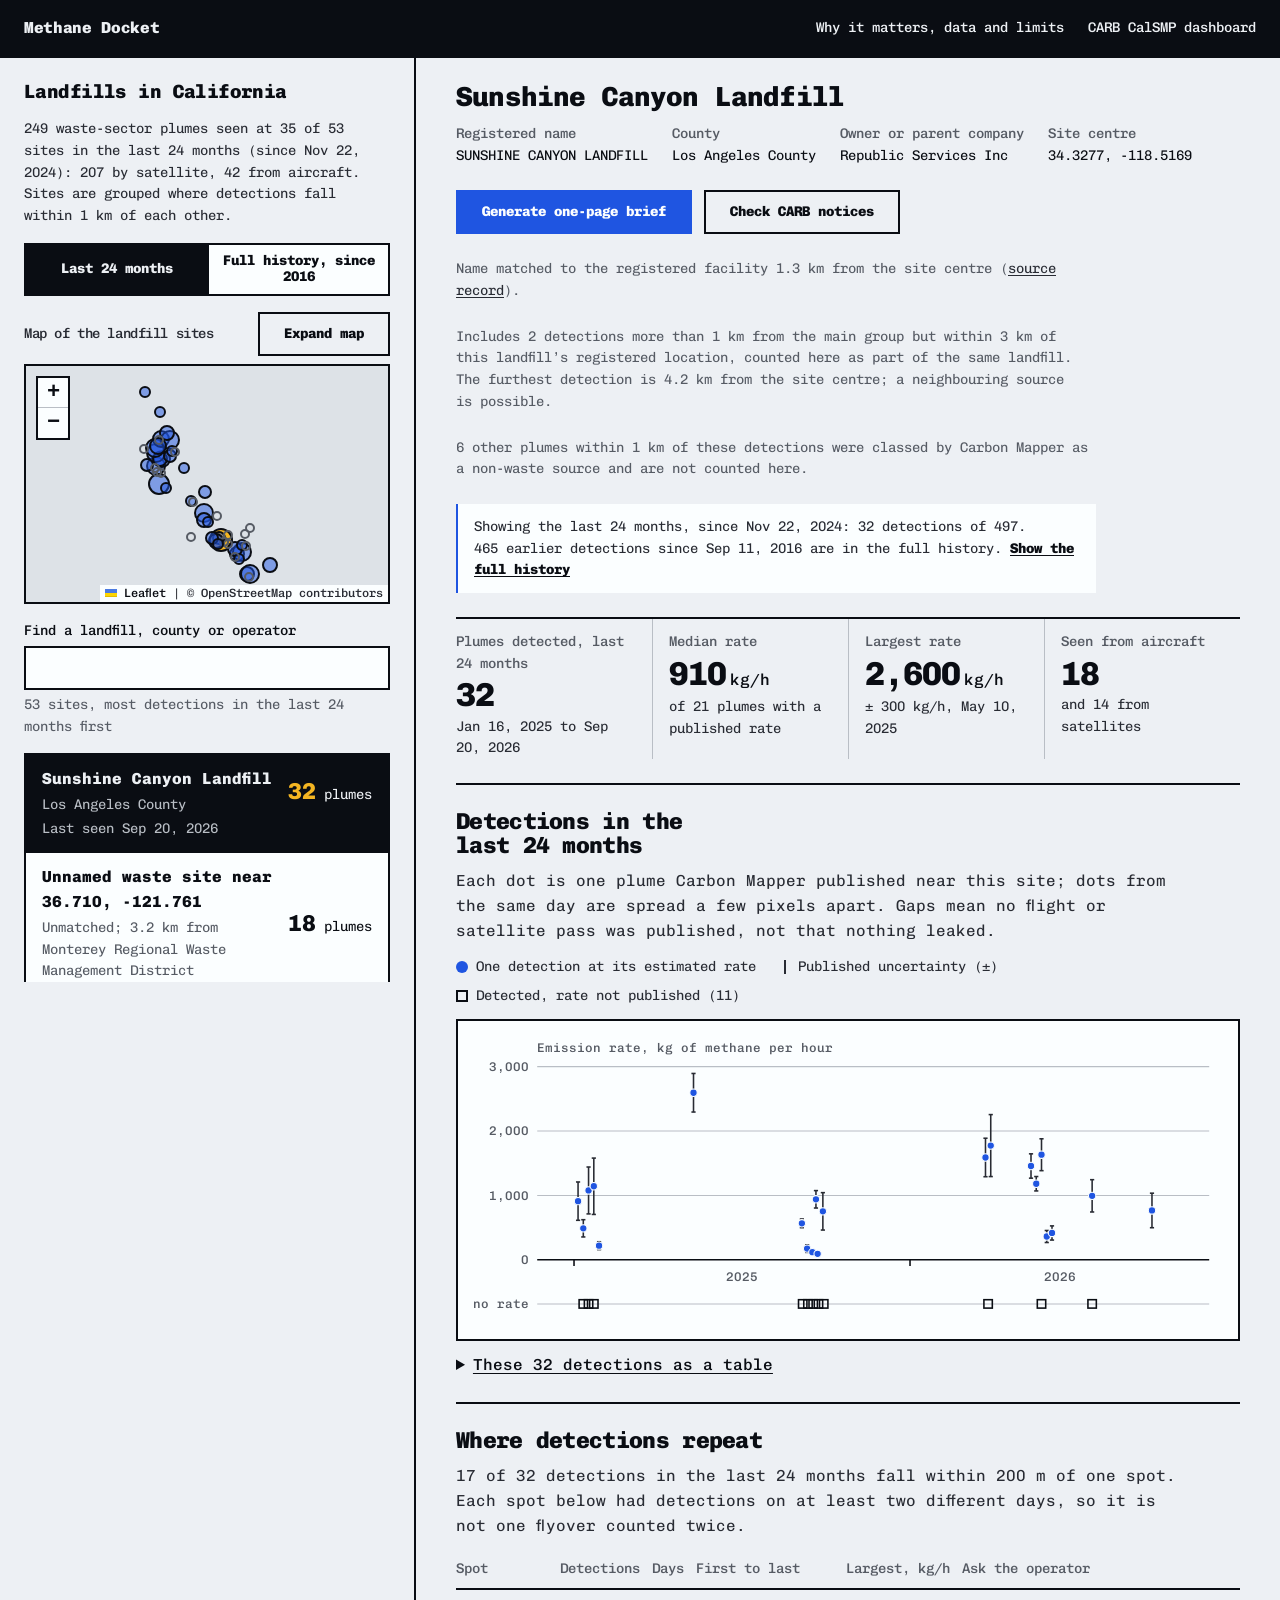
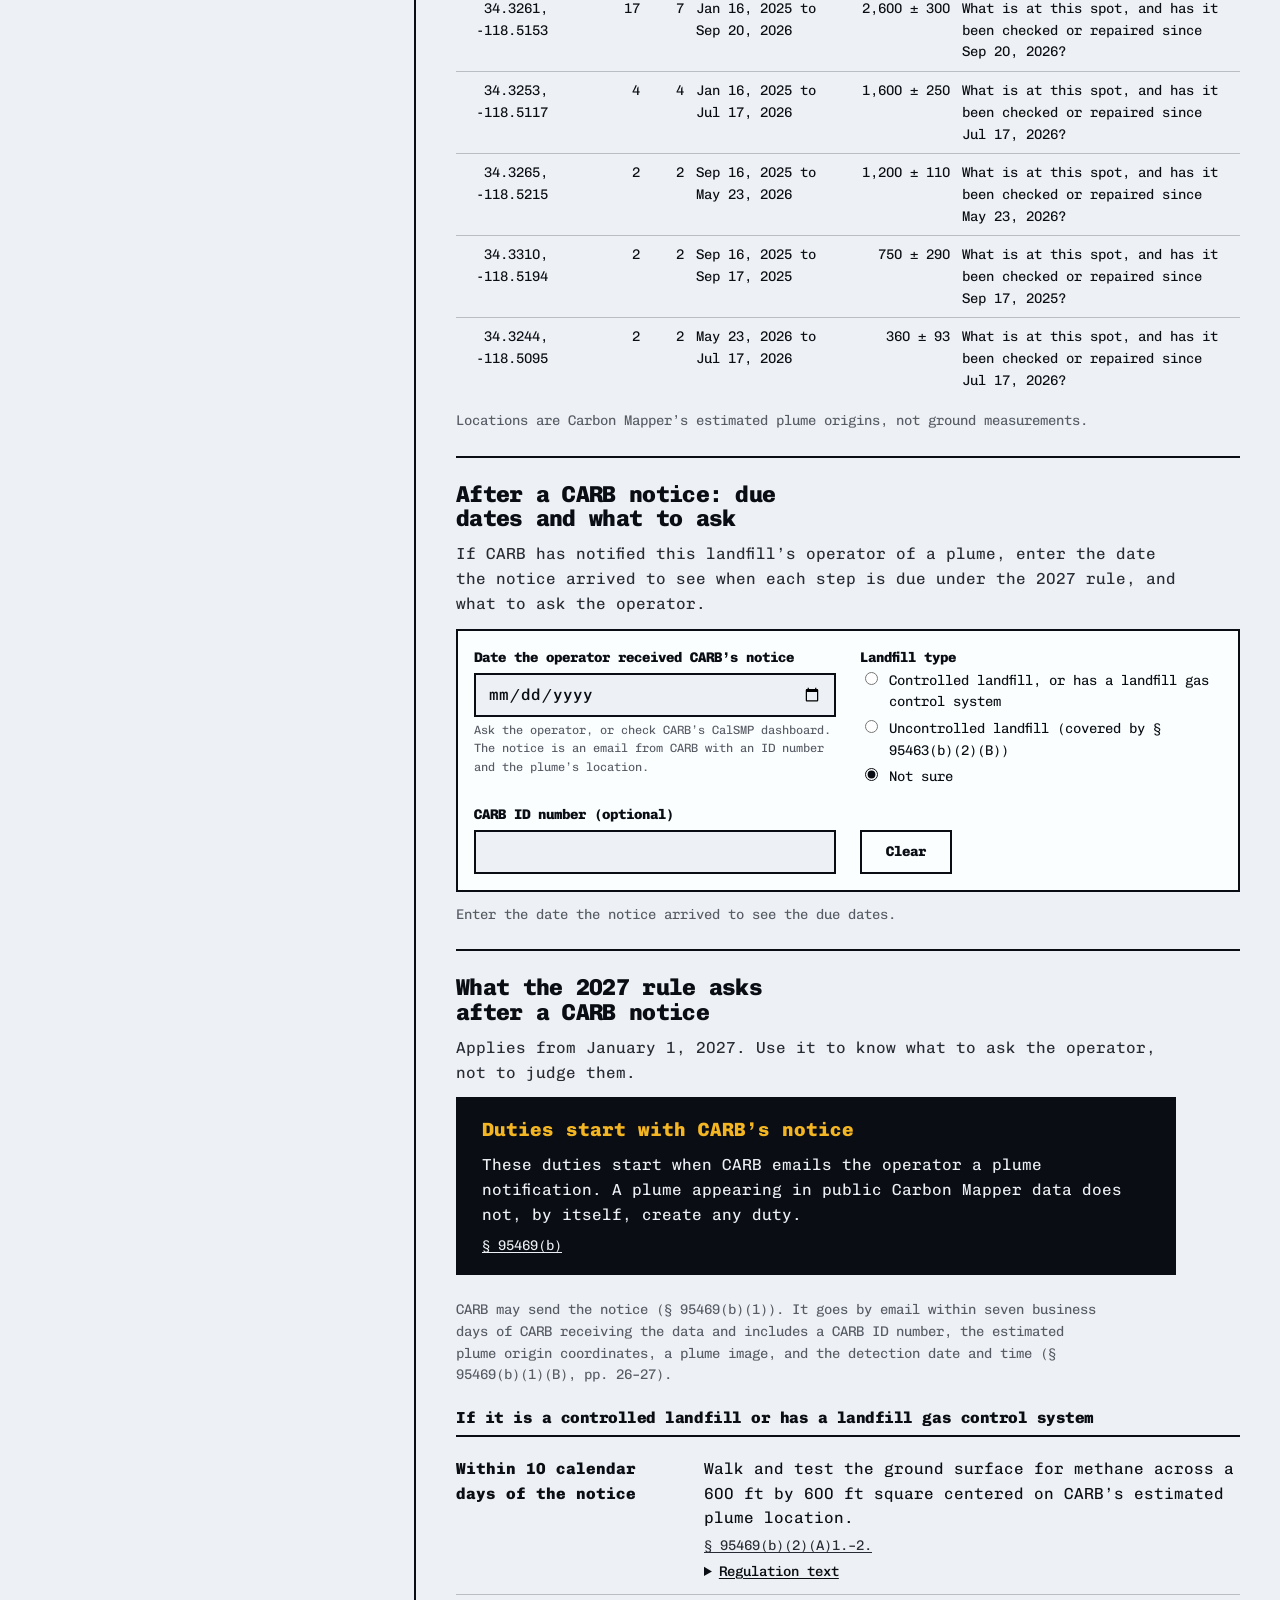
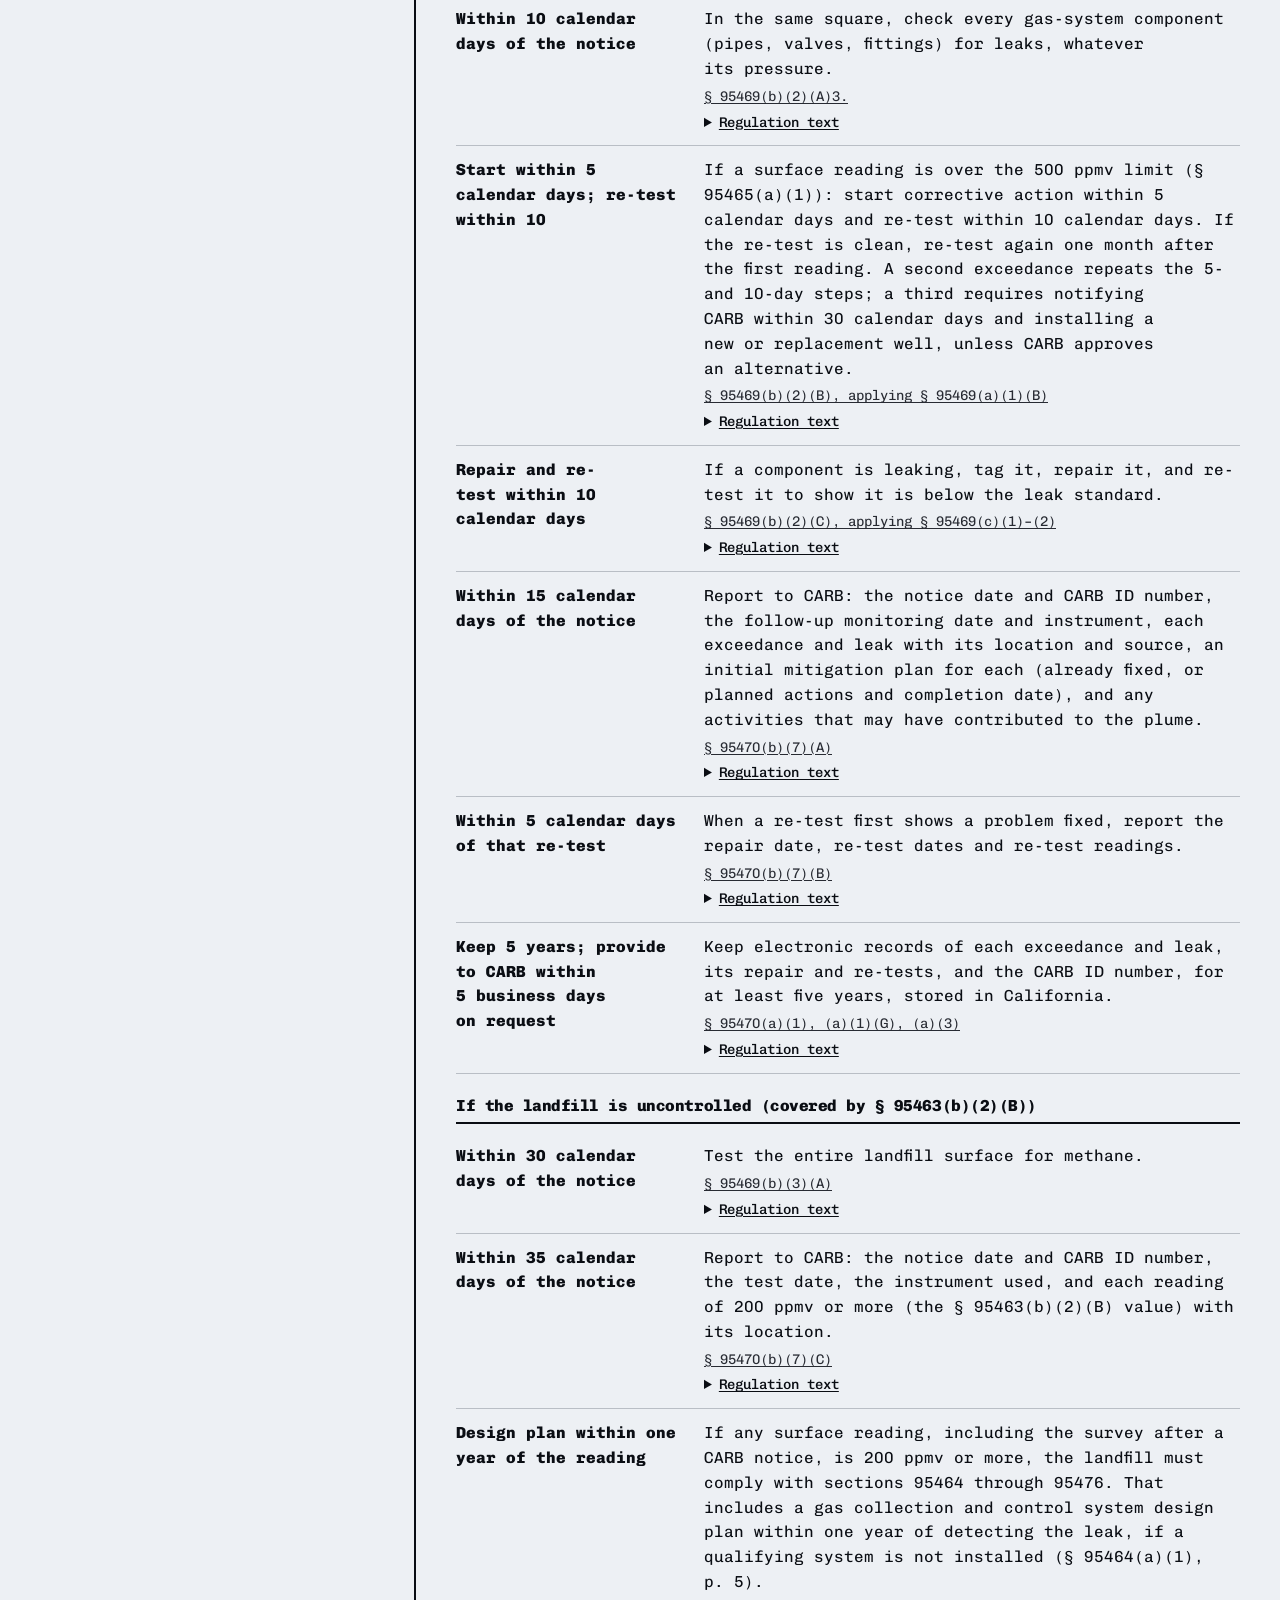
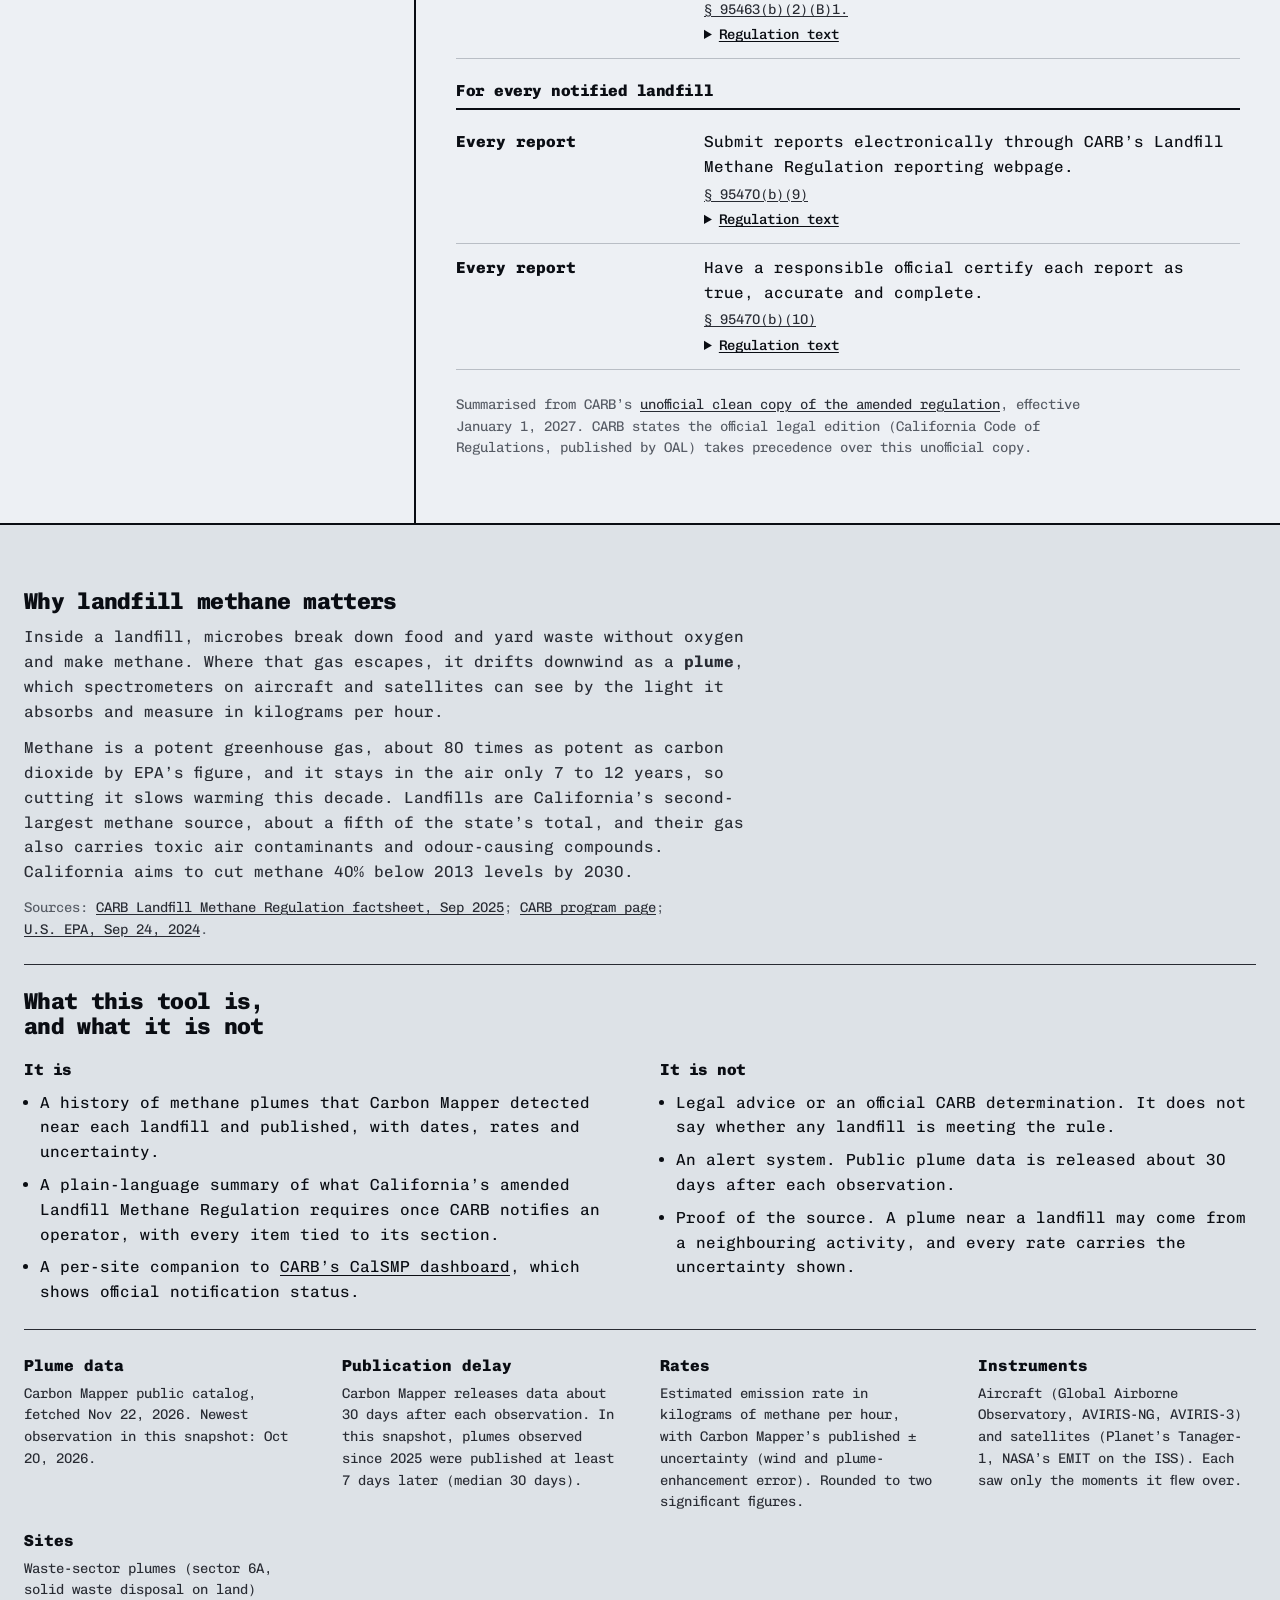
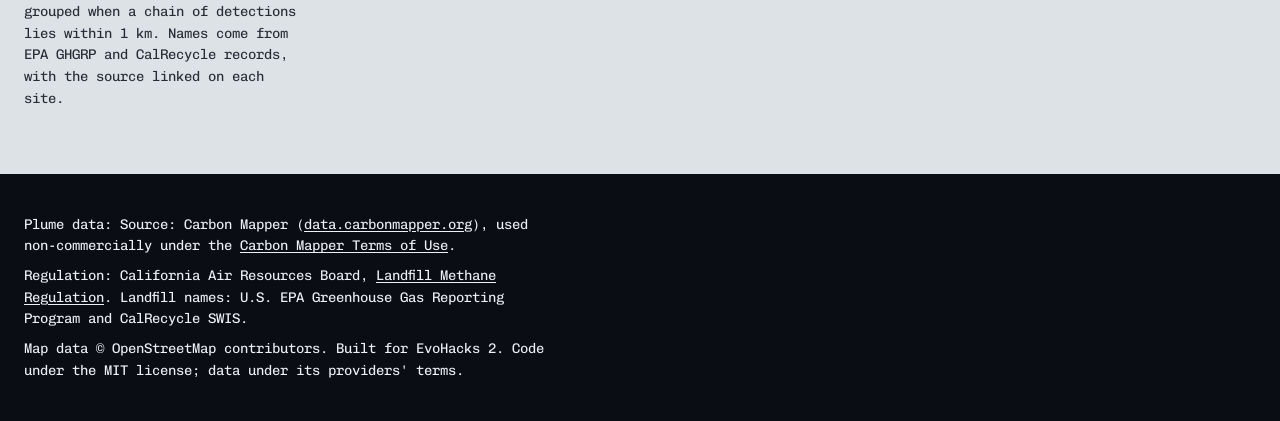
==== commit 1e33983b: "Explain what a methane plume is and why landfill methane matters (app, README, Devpost, demo script)" ====
--- a/web/index.html
+++ b/web/index.html
@@ -15,7 +15,7 @@
       <a class="wordmark" href="index.html" aria-label="Methane Docket, home">Methane Docket</a>
       <nav aria-label="Site">
         <ul class="bar-links">
-          <li><a href="#about">Data and limits</a></li>
+          <li><a href="#about">Why it matters, data and limits</a></li>
           <li><a href="https://ww2.arb.ca.gov/our-work/programs/california-satellite-methane-project/calsmp-dashboard" rel="noopener" target="_blank">CARB CalSMP dashboard<span class="visually-hidden"> (opens in a new tab)</span></a></li>
         </ul>
       </nav>
@@ -64,6 +64,12 @@
 
   <section id="about" class="about" aria-labelledby="about-title">
     <div class="about-inner">
+      <div class="why">
+        <h2 id="why-title">Why landfill methane matters</h2>
+        <p class="lede">Inside a landfill, microbes break down food and yard waste without oxygen and make methane. Where that gas escapes, it drifts downwind as a <b>plume</b>, which spectrometers on aircraft and satellites can see by the light it absorbs and measure in kilograms per hour.</p>
+        <p class="lede">Methane is a potent greenhouse gas, about 80 times as potent as carbon dioxide by EPA’s figure, and it stays in the air only 7 to 12 years, so cutting it slows warming this decade. Landfills are California’s second-largest methane source, about a fifth of the state’s total, and their gas also carries toxic air contaminants and odour-causing compounds. California aims to cut methane 40% below 2013 levels by 2030.</p>
+        <p class="note">Sources: <a href="https://ww2.arb.ca.gov/sites/default/files/2025-09/LMR_Factsheet_2025-09_0.pdf" rel="noopener" target="_blank">CARB Landfill Methane Regulation factsheet, Sep 2025<span class="visually-hidden"> (opens in a new tab)</span></a>; <a href="https://ww2.arb.ca.gov/our-work/programs/landfill-methane-regulation/about" rel="noopener" target="_blank">CARB program page<span class="visually-hidden"> (opens in a new tab)</span></a>; <a href="https://www.epa.gov/node/292607" rel="noopener" target="_blank">U.S. EPA, Sep 24, 2024<span class="visually-hidden"> (opens in a new tab)</span></a>.</p>
+      </div>
       <h2 id="about-title">What this tool is, and what it is not</h2>
       <div class="about-grid">
         <div>
--- a/web/app.css
+++ b/web/app.css
@@ -224,6 +224,7 @@
 /* ---------- about and footer ---------- */
 .about { background: var(--color-paper-2); border-top: var(--rule-bar) solid var(--color-ink); }
 .about-inner, .foot-inner { max-width: var(--container); margin-inline: auto; padding: var(--space-2xl) var(--space-lg); display: grid; gap: var(--space-lg); }
+.why { display: grid; gap: var(--space-sm); padding-bottom: var(--space-lg); border-bottom: var(--rule-hair) solid var(--color-ink-2); }
 .about-grid { display: grid; grid-template-columns: repeat(2, minmax(0, 1fr)); gap: var(--space-xl); }
 .about-grid h3 { margin-bottom: var(--space-sm); }
 .plain { margin: 0; padding-left: var(--space-md); display: grid; gap: var(--space-xs); max-width: 64ch; }
